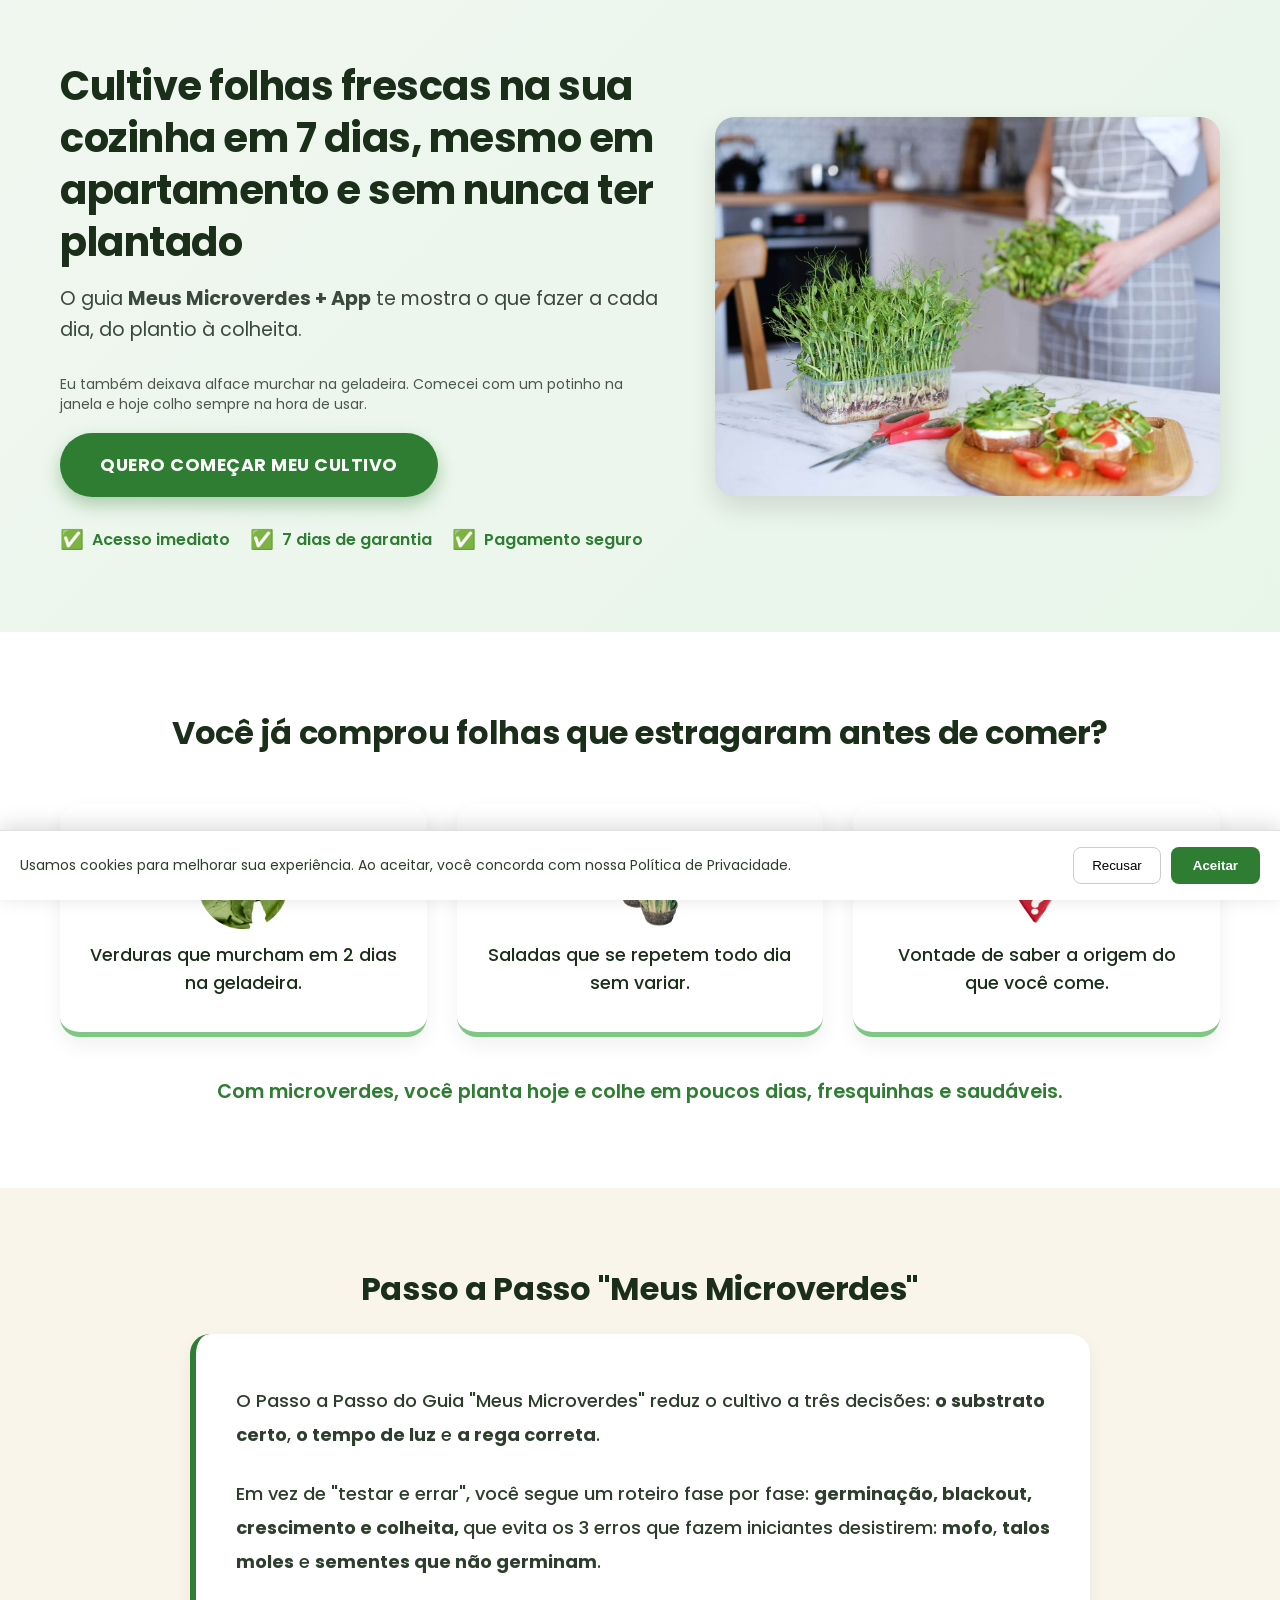
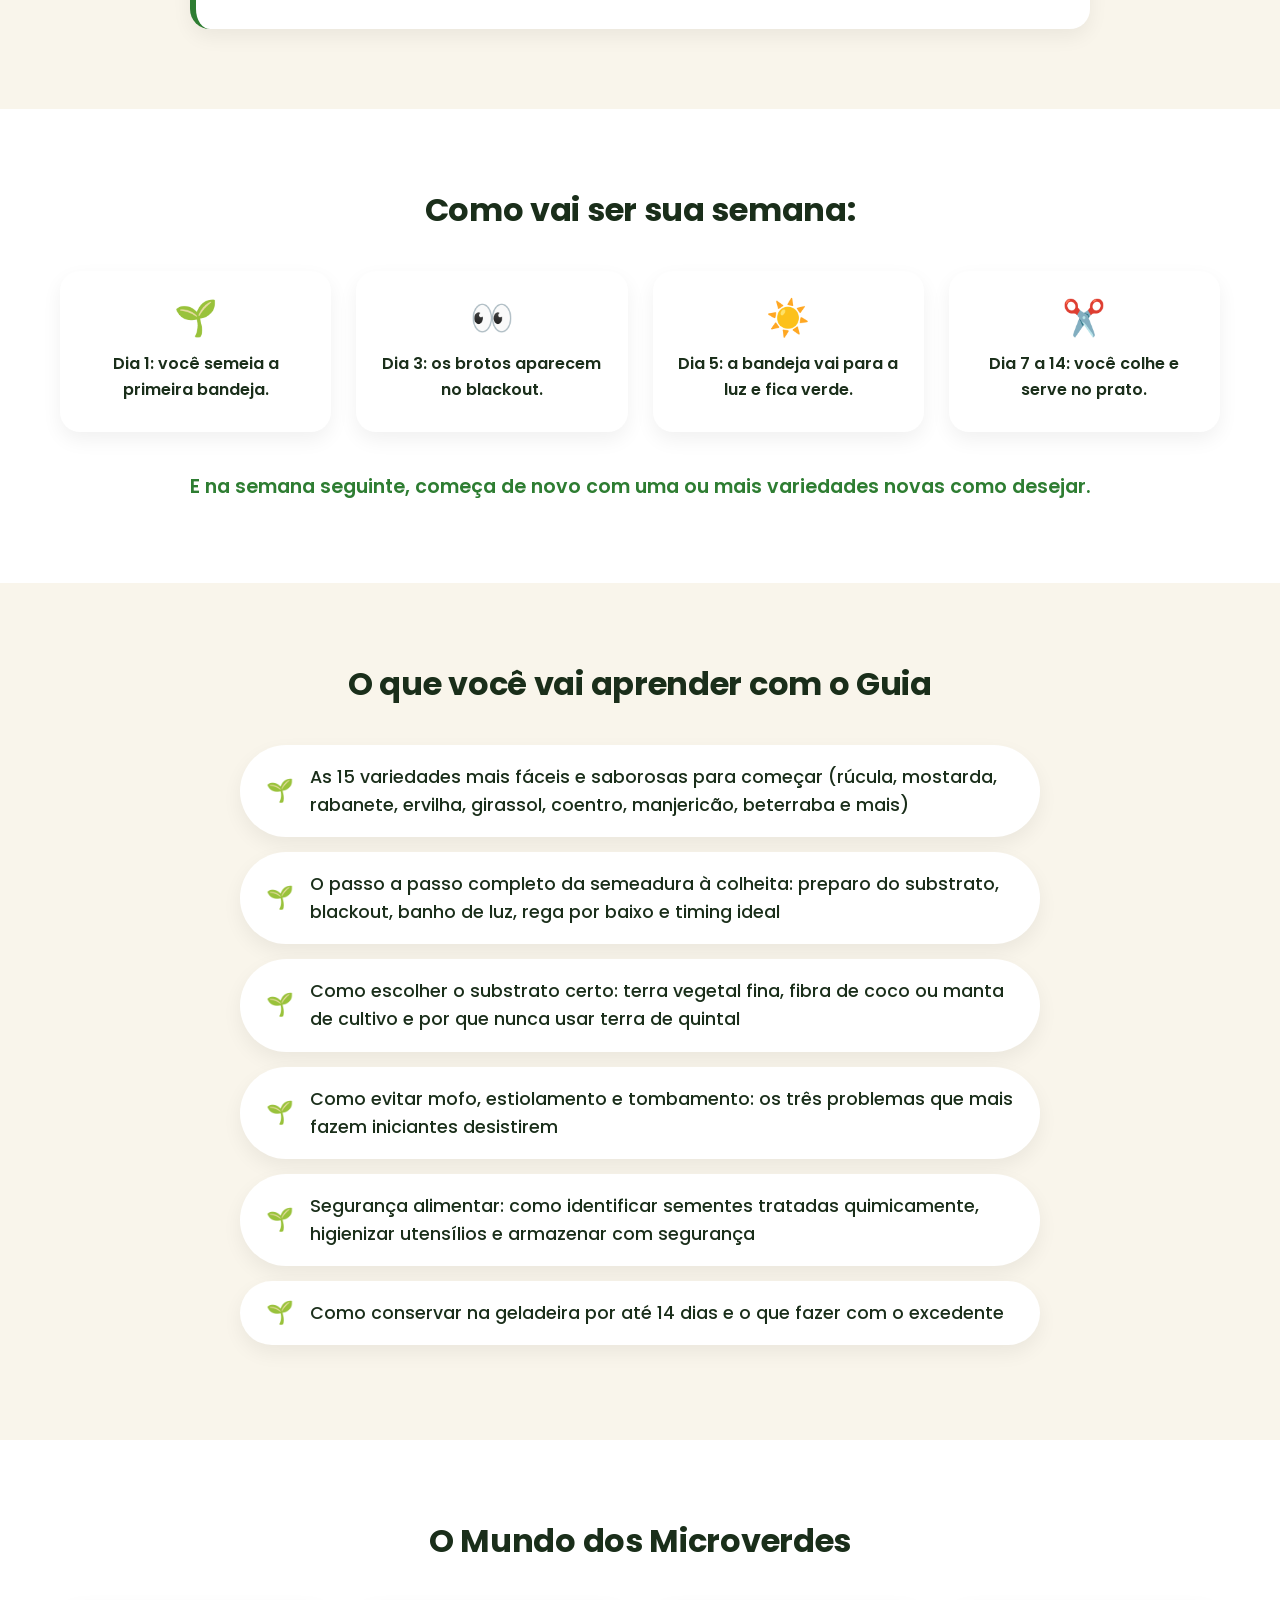
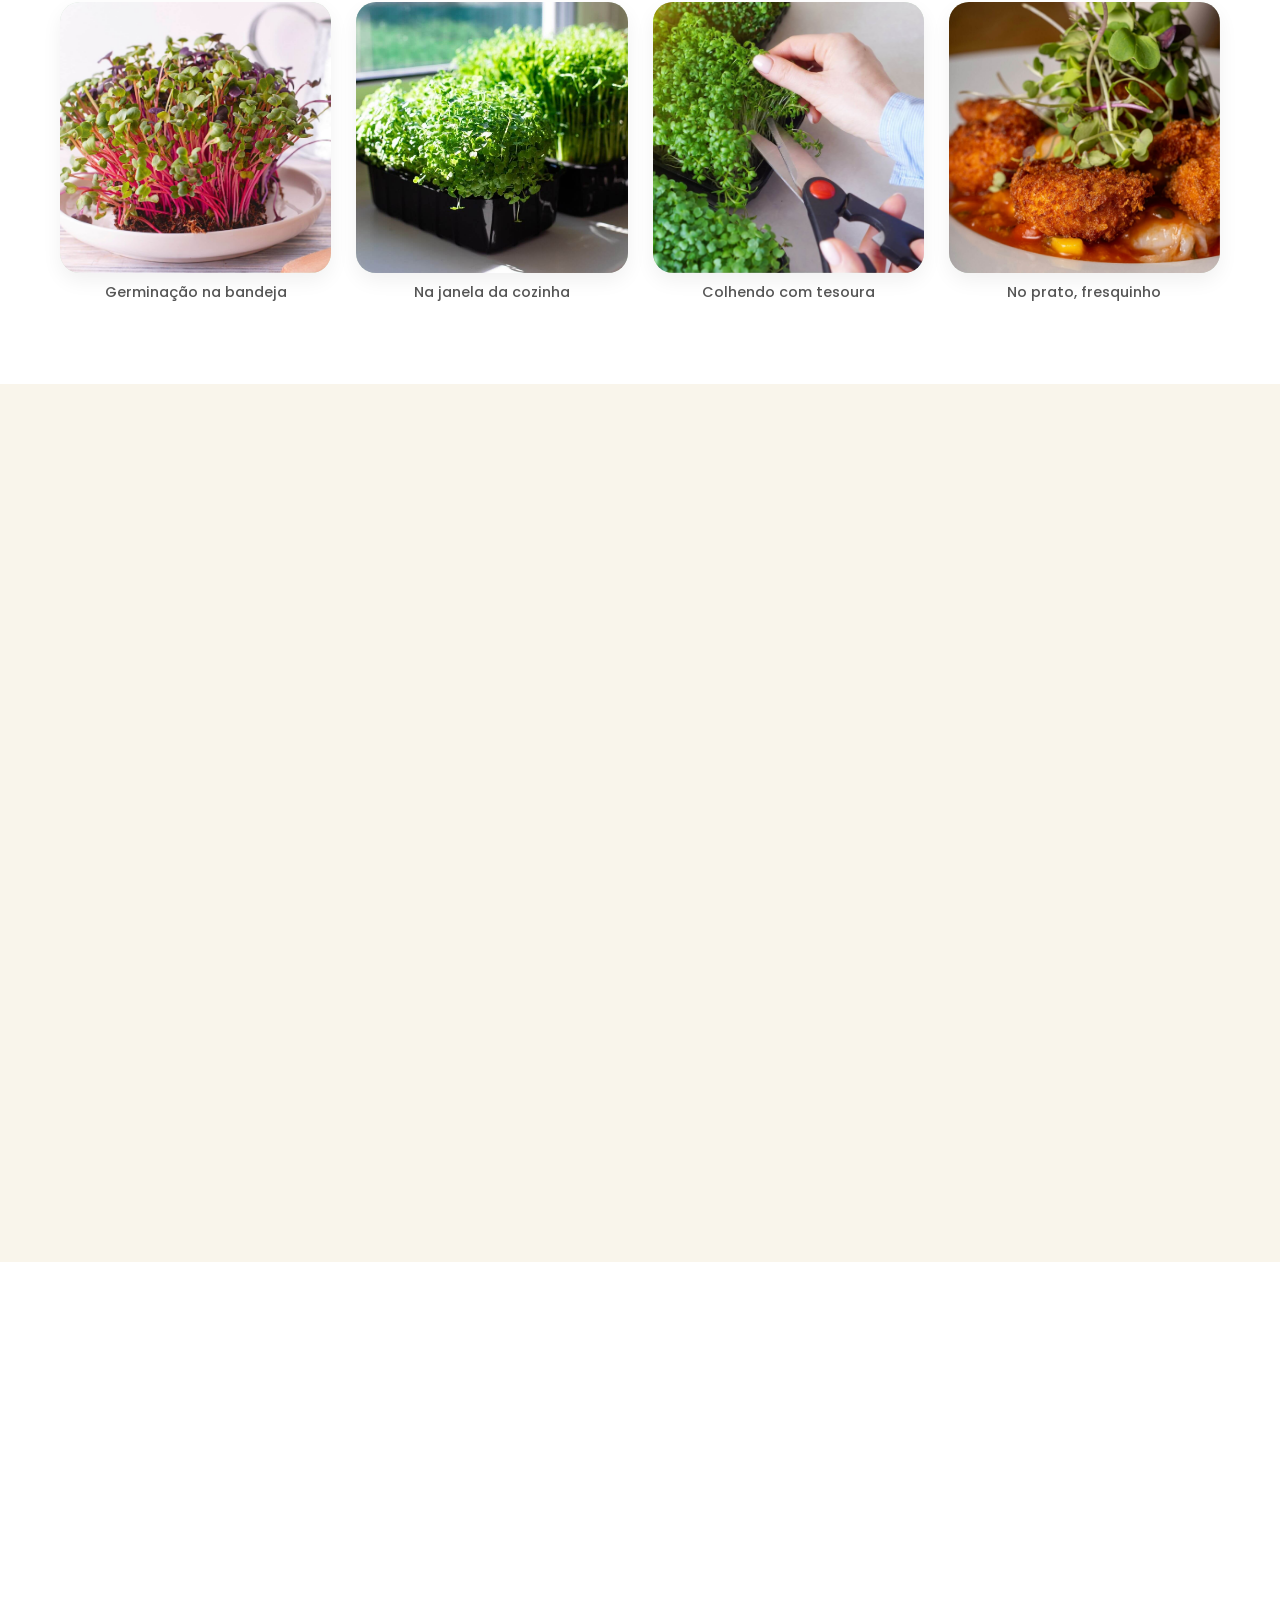
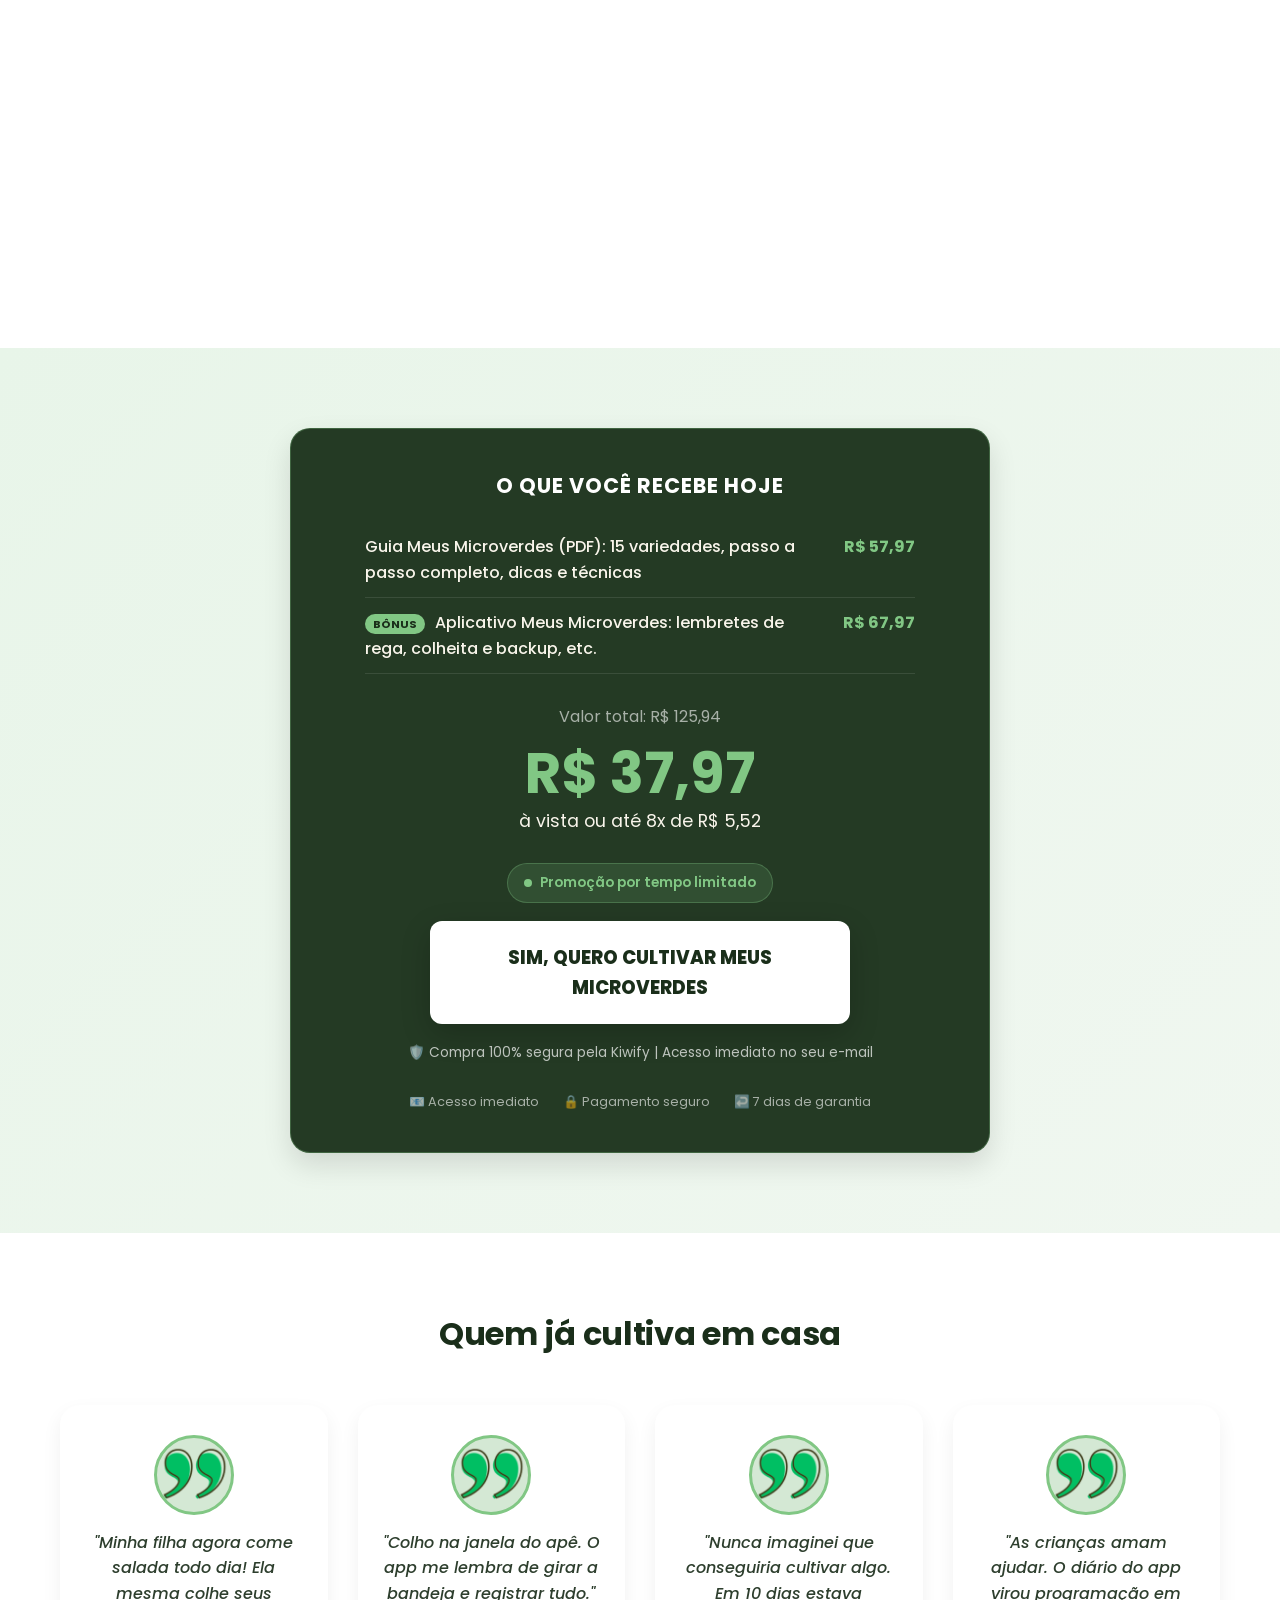
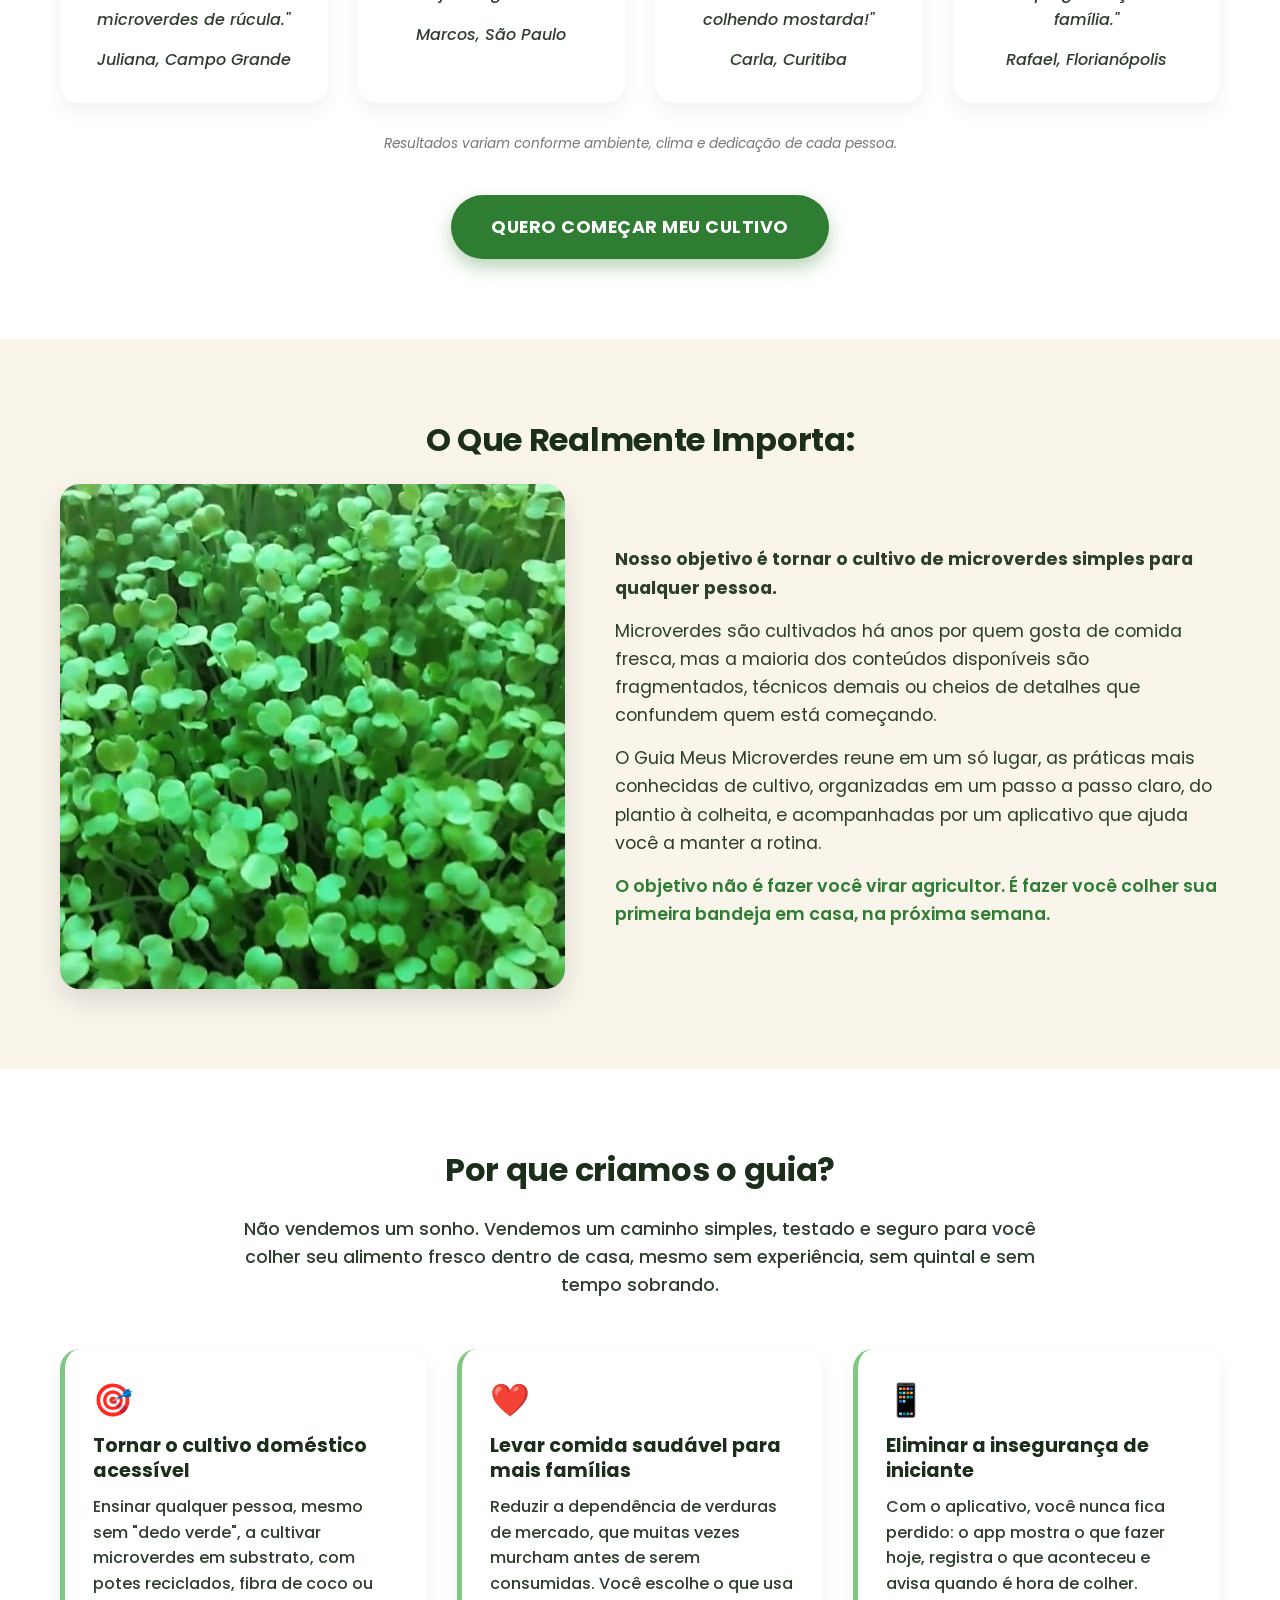
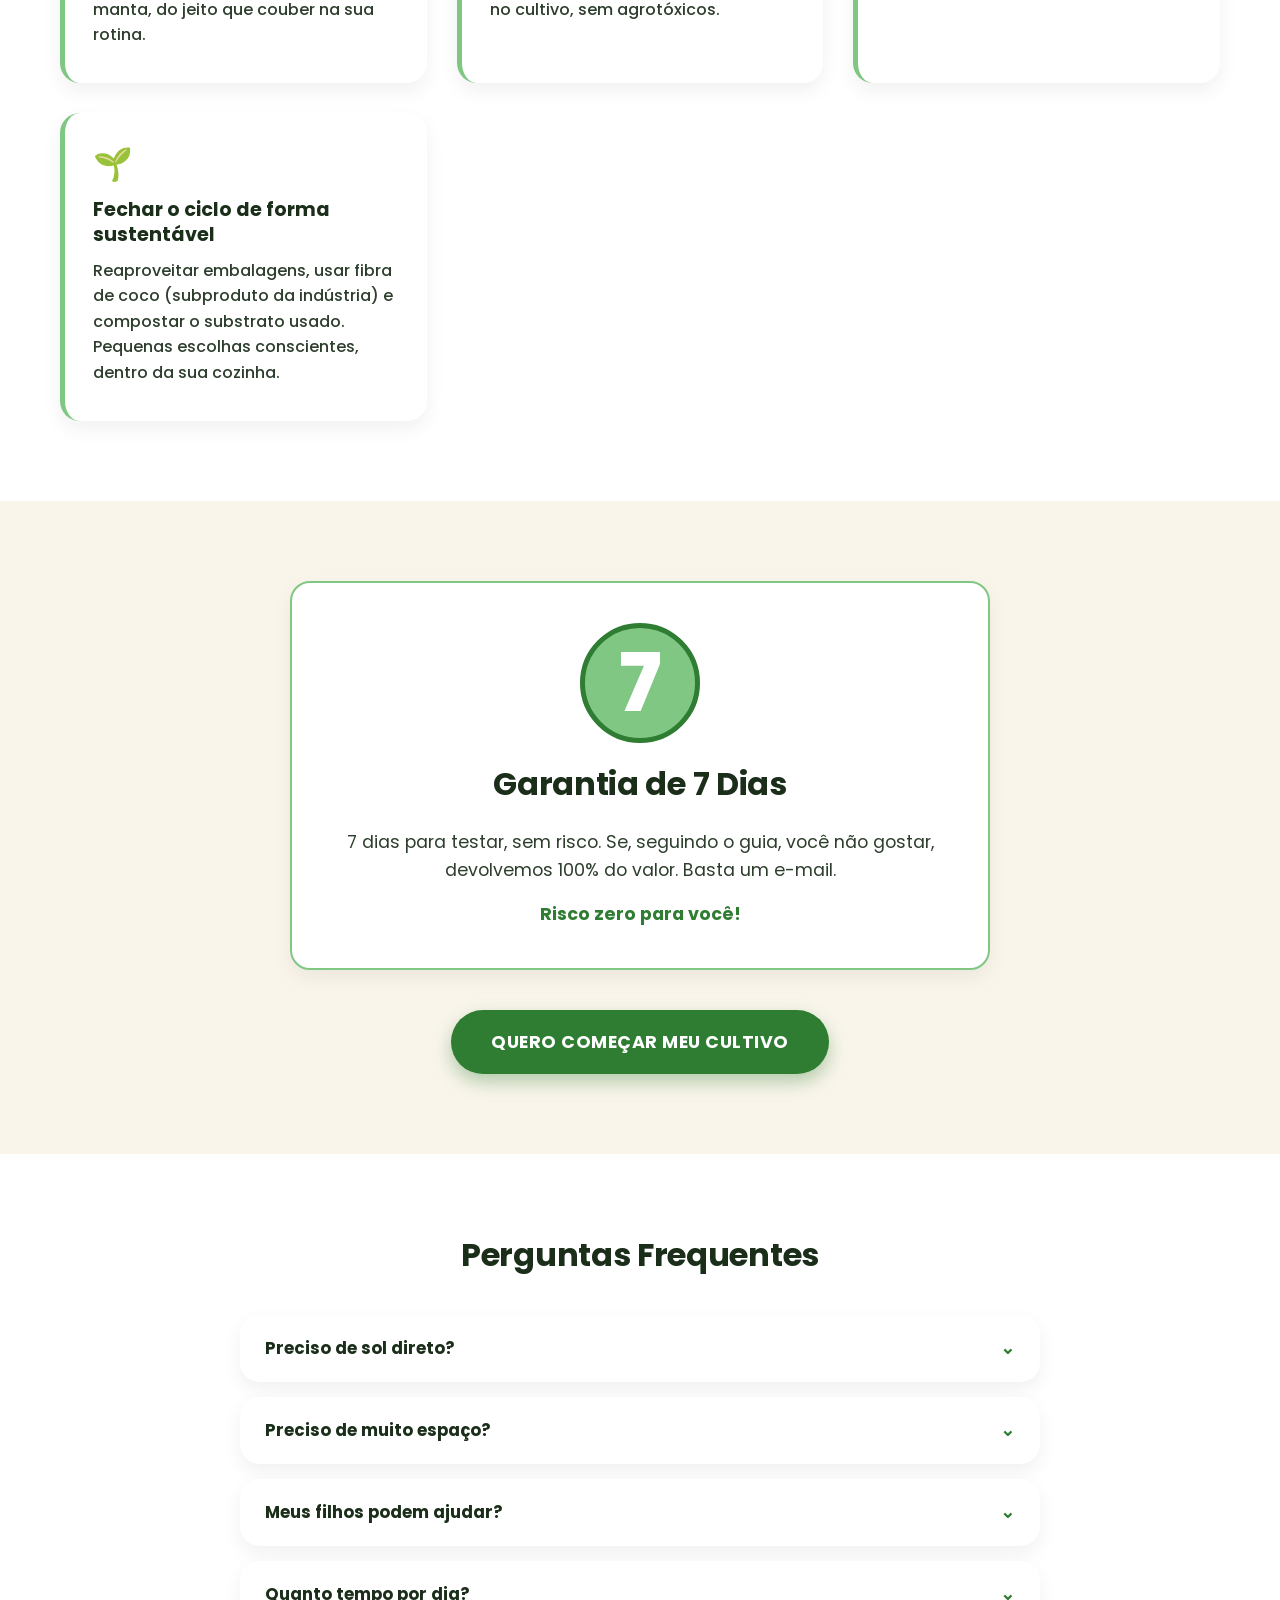
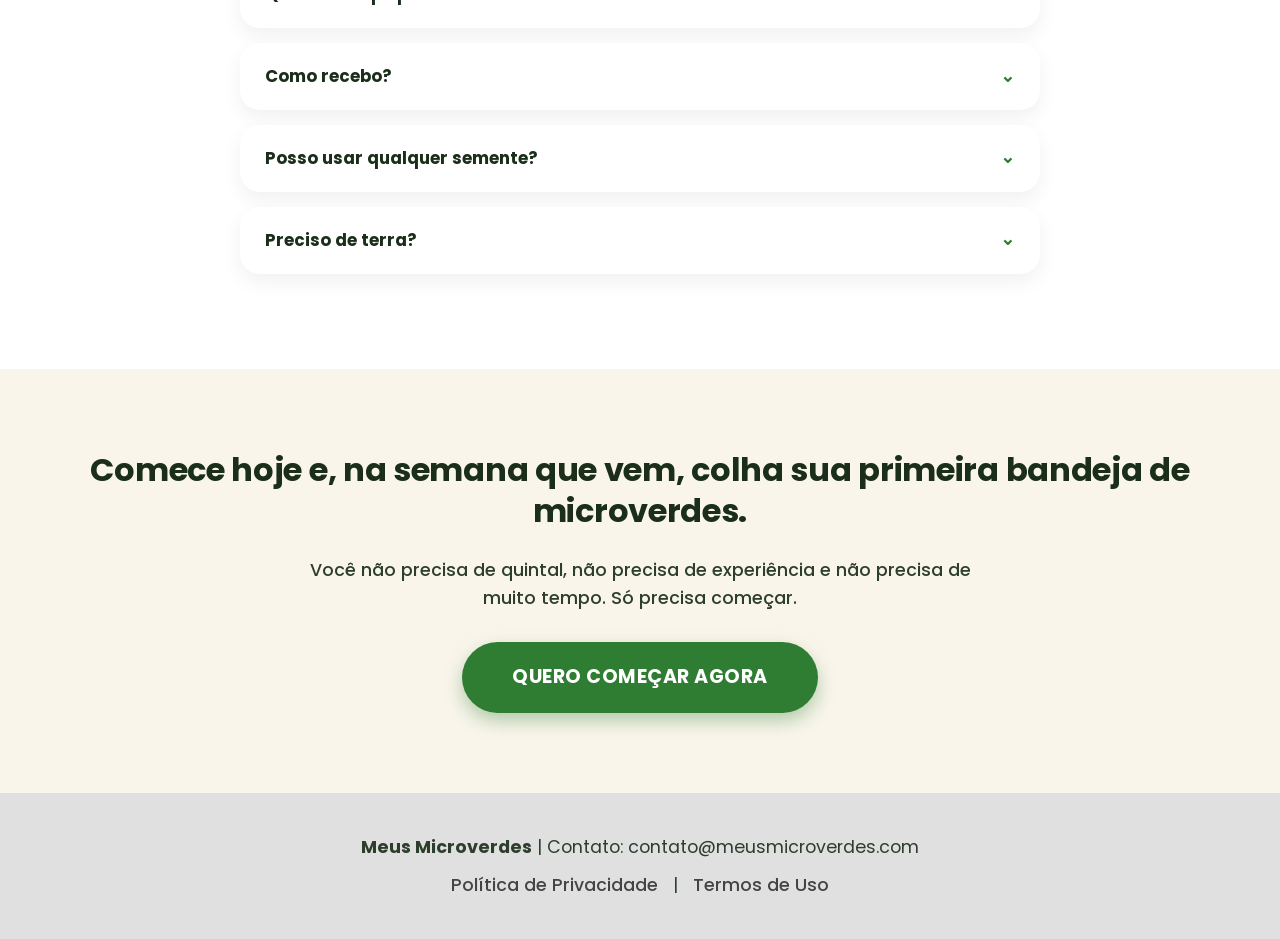
==== index.html @ 15186581 "Update index.html" ====
<!DOCTYPE html>
<html lang="pt-BR">
<head>
    <meta charset="UTF-8">
    <meta name="viewport" content="width=device-width, initial-scale=1.0">
    <link rel="icon" type="image/png" href="/favicon.png">
    <title>Passo a Passo Meus Microverdes | Cultive Microverdes em Casa em 7 a 14 Dias</title>
    <meta name="description" content="O guia passo a passo + aplicativo que acompanha cada plantio. Cultive microverdes frescos na sua cozinha, mesmo em apartamento e sem experiência.">
    <link rel="preconnect" href="https://fonts.googleapis.com">
    <link rel="preconnect" href="https://fonts.gstatic.com" crossorigin>
    <link href="https://fonts.googleapis.com/css2?family=Poppins:wght@300;400;500;600;700&display=swap" rel="stylesheet">
    <style>
        * { margin: 0; padding: 0; box-sizing: border-box; }

        :root {
            --verde-natureza: #2E7D32;
            --verde-broto: #81C784;
            --bege-areia: #F9F5EB;
            --branco: #FFFFFF;
            --cinza-claro: #F0F0F0;
            --sombra: 0 8px 20px rgba(0, 0, 0, 0.06);
            --sombra-forte: 0 12px 28px rgba(0, 0, 0, 0.12);
            --borda-arredondada: 20px;
            --transicao: all 0.3s ease;
            --texto-escuro: #1a2e1a;
            --texto-corpo: #2d3e2d;
        }

        html { scroll-behavior: smooth; }

        body {
            font-family: 'Poppins', sans-serif;
            background-color: var(--bege-areia);
            color: var(--texto-corpo);
            line-height: 1.6;
            overflow-x: hidden;
        }

        .container {
            max-width: 1200px;
            margin: 0 auto;
            padding: 0 20px;
        }

        h1, h2, h3, h4 {
            font-weight: 700;
            line-height: 1.3;
            color: var(--texto-escuro);
            word-wrap: break-word;
        }

        h1 { font-size: 2.5rem; margin-bottom: 1rem; letter-spacing: -0.5px; }
        h2 { font-size: 2rem; margin-bottom: 1.5rem; text-align: center; letter-spacing: -0.3px; }
        h3 { font-size: 1.25rem; margin-bottom: 0.75rem; }
        p { font-size: 1.1rem; color: var(--texto-corpo); }

        .text-center { text-align: center; }

        .btn {
            display: inline-block;
            background-color: var(--verde-natureza);
            color: #ffffff;
            padding: 18px 40px;
            border-radius: 60px;
            font-weight: 700;
            font-size: 1.1rem;
            text-decoration: none;
            transition: var(--transicao);
            border: none;
            cursor: pointer;
            box-shadow: 0 8px 18px rgba(46, 125, 50, 0.35);
            letter-spacing: 0.5px;
            text-align: center;
        }

        .btn:hover {
            background-color: #1f5a22;
            transform: translateY(-3px);
            box-shadow: 0 12px 24px rgba(46, 125, 50, 0.45);
        }

        .btn-pulsar { animation: pulsar 1.8s infinite; }

        @keyframes pulsar {
            0% { transform: scale(1); box-shadow: 0 8px 18px rgba(46, 125, 50, 0.35); }
            50% { transform: scale(1.04); box-shadow: 0 12px 28px rgba(46, 125, 50, 0.55); }
            100% { transform: scale(1); box-shadow: 0 8px 18px rgba(46, 125, 50, 0.35); }
        }

        .fade-in {
            opacity: 0;
            transform: translateY(30px);
            transition: opacity 0.8s ease, transform 0.8s ease;
        }
        .fade-in.visivel { opacity: 1; transform: translateY(0); }

        section { padding: 80px 0; }
        .bg-branco { background-color: var(--branco); }
        .bg-bege { background-color: var(--bege-areia); }

        /* ===== EMOJIS COMO ÍCONES ===== */
        .emoji-icone {
            display: inline-block;
            line-height: 1;
            font-style: normal;
            font-family: "Apple Color Emoji", "Segoe UI Emoji", "Noto Color Emoji", "Android Emoji", "EmojiSymbols", sans-serif;
        }

        .hero-check .emoji-icone { font-size: 1.2rem; }

       .dor-card {
          display: flex;
          flex-direction: column;
          align-items: center;
          text-align: center;
        }

        .dor-card .icone-card {
          width: 90px;
          height: 90px;
          margin: 0 auto 12px auto;
          display: block;
        }
        
        .transformacao-item .emoji-icone {
            font-size: 2.2rem;
            color: var(--verde-natureza);
            margin-bottom: 15px;
            display: block;
        }

        .lista-aprender .emoji-icone {
            font-size: 1.4rem;
            min-width: 30px;
            text-align: center;
            flex-shrink: 0;
        }

        .app-lista .emoji-icone {
            font-size: 1.2rem;
            min-width: 25px;
            text-align: center;
            flex-shrink: 0;
        }

        .escassez .emoji-icone { font-size: 1.4rem; }

        .selos .emoji-icone { font-size: 1rem; }

        .kiwify-selo .emoji-icone {
            font-size: 1.1rem;
            margin-right: 8px;
        }

        .porque-card .emoji-icone {
            font-size: 2rem;
            color: var(--verde-natureza);
            margin-bottom: 18px;
            display: block;
        }

        .faq-pergunta .emoji-icone {
            font-size: 1.1rem;
            color: var(--verde-natureza);
            transition: transform 0.3s ease;
            flex-shrink: 0;
        }

        /* ===== FIM EMOJIS ===== */

        /* HERO */
        .hero {
            background: linear-gradient(135deg, #f0f7f0 0%, #e8f5e9 100%);
            padding: 60px 0 80px;
        }
        .hero-grid {
            display: flex;
            align-items: center;
            gap: 50px;
            flex-wrap: wrap;
        }
        .hero-texto { flex: 1 1 500px; min-width: 0; }
        .hero-imagem {
            flex: 1 1 400px;
            border-radius: var(--borda-arredondada);
            overflow: hidden;
            box-shadow: var(--sombra-forte);
            aspect-ratio: 4/3;
            background-color: #d4e8d4;
            display: flex;
            align-items: center;
            justify-content: center;
        }
        .hero-imagem img { width: 100%; height: 100%; object-fit: cover; display: block; }
        .hero-sub { font-size: 1.2rem; color: #3a4a3a; margin-bottom: 30px; }
        .hero-check {
            display: flex;
            flex-wrap: wrap;
            gap: 20px;
            margin-top: 30px;
            font-weight: 600;
            color: var(--verde-natureza);
        }
        .hero-check span { display: flex; align-items: center; gap: 8px; }

        /* DOR */
        .dor-grid {
            display: grid;
            grid-template-columns: repeat(auto-fit, minmax(250px, 1fr));
            gap: 30px;
            margin-top: 50px;
        }
        .dor-card {
            background: var(--branco);
            padding: 35px 25px;
            border-radius: var(--borda-arredondada);
            box-shadow: var(--sombra);
            text-align: center;
            transition: var(--transicao);
            border-bottom: 5px solid var(--verde-broto);
        }
        .dor-card p { font-size: 1.1rem; font-weight: 500; color: var(--texto-escuro); }

        /* MECANISMO */
        .mecanismo-box {
            background: var(--branco);
            border-radius: var(--borda-arredondada);
            padding: 50px 40px;
            box-shadow: var(--sombra);
            max-width: 900px;
            margin: 0 auto;
            border-left: 6px solid var(--verde-natureza);
        }
        .mecanismo-box p {
            font-size: 18px;
            line-height: 1.9;
            font-weight: 500;
        }
        .mecanismo-box p + p {
            margin-top: 25px;
        }

        /* TRANSFORMAÇÃO */
        .transformacao-grid {
            display: grid;
            grid-template-columns: repeat(auto-fit, minmax(220px, 1fr));
            gap: 25px;
            margin-top: 40px;
        }
        .transformacao-item {
            background: var(--branco);
            padding: 30px 22px;
            border-radius: var(--borda-arredondada);
            box-shadow: var(--sombra);
            text-align: center;
        }
        .transformacao-item p {
            font-weight: 600;
            font-size: 1rem;
            color: var(--texto-escuro);
        }

        /* LISTA DE APRENDIZADO */
        .lista-aprender {
            list-style: none;
            max-width: 800px;
            margin: 40px auto 0;
        }
        .lista-aprender li {
            background: var(--branco);
            padding: 18px 25px;
            margin-bottom: 15px;
            border-radius: 60px;
            display: flex;
            align-items: center;
            gap: 15px;
            box-shadow: var(--sombra);
            font-size: 1.1rem;
            font-weight: 500;
            color: var(--texto-escuro);
            transition: var(--transicao);
        }
        .lista-aprender li:hover { transform: translateX(10px); }

        /* GALERIA */
        .galeria {
            display: grid;
            grid-template-columns: repeat(auto-fit, minmax(200px, 1fr));
            gap: 25px;
            margin-top: 40px;
        }
        .galeria-item {
            border-radius: var(--borda-arredondada);
            overflow: hidden;
            box-shadow: var(--sombra);
            aspect-ratio: 1/1;
            background-color: #d4e8d4;
            display: flex;
            align-items: center;
            justify-content: center;
            transition: var(--transicao);
        }
        .galeria-item:hover { transform: scale(1.03); }
        .galeria-item img { width: 100%; height: 100%; object-fit: cover; }
        .galeria-legenda { text-align: center; font-size: 0.9rem; color: #555; margin-top: 8px; font-weight: 500; }

        /* APP SECTION */
        .app-section {
            background: linear-gradient(135deg, #e8f5e9 0%, #c8e6c9 100%);
            border-radius: 30px;
            padding: 50px 40px;
            max-width: 1000px;
            margin: 0 auto;
            box-shadow: var(--sombra-forte);
        }
        .app-grid {
            display: flex;
            align-items: center;
            gap: 40px;
            flex-wrap: wrap;
        }
        .app-texto { flex: 1 1 400px; min-width: 0; }
        .app-imagem { flex: 1 1 300px; display: flex; justify-content: center; }
        .app-imagem img { max-width: 100%; border-radius: 20px; box-shadow: var(--sombra); }
        .app-lista { list-style: none; margin-top: 20px; }
        .app-lista li {
            display: flex;
            align-items: center;
            gap: 12px;
            margin-bottom: 12px;
            font-weight: 500;
            color: var(--texto-escuro);
        }

        /* ===== BENEFÍCIOS (AJUSTADO) ===== */
        .beneficios-grid {
            display: grid;
            grid-template-columns: repeat(auto-fit, minmax(220px, 1fr));
            gap: 30px;
            margin-top: 50px;
            align-items: stretch;
        }
        .beneficio-card {
            background: var(--branco);
            padding: 40px 28px;
            border-radius: var(--borda-arredondada);
            box-shadow: var(--sombra);
            transition: var(--transicao);
            display: flex;
            flex-direction: column;
            align-items: center;
            text-align: center;
            height: 100%;
        }
        .beneficio-card:hover { transform: translateY(-8px); box-shadow: var(--sombra-forte); }
        .beneficio-card h3 {
            font-size: 1.3rem;
            font-weight: 700;
            color: var(--texto-escuro);
            line-height: 1.4;
            margin: 0;
        }
        .beneficio-card .emoji-icone {
            font-size: 2.8rem;
            color: var(--verde-natureza);
            margin-bottom: 20px;
            display: block;
            width: 48px;
            height: 48px;
            line-height: 48px;
            margin-left: auto;
            margin-right: auto;
            background: transparent;
        }
        .beneficio-card img.icone-card {
            width: 48px;
            height: 48px;
            margin: 0 auto 12px auto;
            display: block;
            object-fit: contain;
            background: transparent;
        }

        /* OFERTA */
        .oferta-section {
            background: linear-gradient(135deg, #e8f5e9 0%, #f0f7f0 100%);
        }
        .oferta-box {
            background: var(--branco);
            border-radius: 30px;
            padding: 50px 40px;
            text-align: center;
            max-width: 750px;
            margin: 0 auto;
            box-shadow: var(--sombra-forte);
            border: 2px solid var(--verde-broto);
            overflow-wrap: break-word;
        }
        .oferta-titulo {
            font-size: 1.4rem;
            font-weight: 700;
            color: var(--verde-natureza);
            margin-bottom: 25px;
            text-transform: uppercase;
            letter-spacing: 1px;
        }
        .lista-oferta {
            list-style: none;
            text-align: left;
            max-width: 550px;
            margin: 0 auto 30px;
        }
        .lista-oferta li {
            display: flex;
            justify-content: space-between;
            align-items: flex-start;
            gap: 15px;
            padding: 15px 0;
            border-bottom: 1px solid #e0e0e0;
            font-weight: 500;
            color: var(--texto-escuro);
            font-size: 1rem;
        }
        .lista-oferta li:last-child { border-bottom: none; }
        .lista-oferta .item-nome { flex: 1; }
        .lista-oferta .item-valor { font-weight: 700; color: var(--verde-natureza); white-space: nowrap; }
        .lista-oferta .bonus-tag {
            display: inline-block;
            background: var(--verde-natureza);
            color: white;
            font-size: 0.7rem;
            font-weight: 700;
            padding: 2px 8px;
            border-radius: 20px;
            margin-right: 6px;
            vertical-align: middle;
        }
        .valor-total {
            font-size: 1.1rem;
            font-weight: 700;
            color: #666;
            margin: 20px 0 10px;
        }
        .preco-antigo-oferta {
            text-decoration: line-through;
            color: #777;
            font-size: 1.4rem;
        }
        .preco-principal {
            font-size: 3.5rem;
            font-weight: 700;
            color: var(--verde-natureza);
            line-height: 1.2;
        }
        .preco-parcelado { font-size: 1.3rem; color: #444; margin-bottom: 25px; }
        .escassez {
            background: #fff3e0;
            border-radius: 60px;
            padding: 15px 25px;
            display: inline-flex;
            align-items: center;
            gap: 12px;
            font-weight: 700;
            color: #c43e00;
            margin: 25px 0;
            font-size: 1rem;
            border: 1px solid #ffcc80;
        }
        .selos {
            display: flex;
            flex-wrap: wrap;
            justify-content: center;
            gap: 15px;
            margin-top: 30px;
            color: #333;
            font-size: 0.9rem;
            font-weight: 500;
        }
        .selos span {
            display: flex;
            align-items: center;
            gap: 8px;
            background: #f0f7f0;
            padding: 8px 16px;
            border-radius: 60px;
            border: 1px solid #c8e6c9;
        }
        .kiwify-selo {
            display: inline-block;
            margin-top: 20px;
            font-size: 0.95rem;
            color: #2d3e2d;
            font-weight: 600;
            background: #f1f8e9;
            padding: 12px 20px;
            border-radius: 60px;
            border: 1px solid #c5e1a5;
        }

        /* DEPOIMENTOS */
        .depoimentos-grid {
            display: grid;
            grid-template-columns: repeat(auto-fit, minmax(250px, 1fr));
            gap: 30px;
            margin-top: 50px;
        }
        .depoimento-card {
            background: var(--branco);
            border-radius: var(--borda-arredondada);
            padding: 30px 25px;
            box-shadow: var(--sombra);
            text-align: center;
            transition: var(--transicao);
        }
        .depoimento-card:hover { transform: translateY(-5px); }
        .depoimento-foto {
            width: 80px;
            height: 80px;
            border-radius: 50%;
            background: #d4e8d4;
            margin: 0 auto 15px;
            display: flex;
            align-items: center;
            justify-content: center;
            overflow: hidden;
            border: 3px solid var(--verde-broto);
        }
        .depoimento-foto img { width: 100%; height: 100%; object-fit: cover; }
        .depoimento-card p { font-style: italic; color: #2d3e2d; font-size: 1rem; font-weight: 500; }
        .depoimento-nome { font-weight: 700; color: var(--verde-natureza); margin-top: 15px; }
        .aviso-resultados {
            text-align: center;
            font-size: 0.85rem;
            color: #777;
            margin-top: 30px;
            font-style: italic;
        }

        /* AUTORIDADE */
        .autoridade-grid {
            display: flex;
            align-items: center;
            gap: 50px;
            flex-wrap: wrap;
        }
        .autoridade-imagem {
            flex: 1 1 300px;
            border-radius: var(--borda-arredondada);
            overflow: hidden;
            box-shadow: var(--sombra-forte);
            aspect-ratio: 1/1;
            background: #d4e8d4;
            display: flex;
            align-items: center;
            justify-content: center;
        }
        .autoridade-imagem img { width: 100%; height: 100%; object-fit: cover; }
        .autoridade-texto { flex: 1 1 400px; min-width: 0; }

        /* POR QUE CRIAMOS */
        .porque-grid {
            display: grid;
            grid-template-columns: repeat(auto-fit, minmax(280px, 1fr));
            gap: 30px;
            margin-top: 50px;
        }
        .porque-card {
            background: var(--branco);
            padding: 35px 28px;
            border-radius: var(--borda-arredondada);
            box-shadow: var(--sombra);
            transition: var(--transicao);
            border-left: 5px solid var(--verde-broto);
        }
        .porque-card:hover { transform: translateY(-5px); box-shadow: var(--sombra-forte); }
        .porque-card h3 { font-size: 1.2rem; color: var(--texto-escuro); margin-bottom: 10px; }
        .porque-card p { font-size: 1rem; font-weight: 500; }

        /* GARANTIA */
        .garantia-box {
            background: var(--branco);
            border-radius: var(--borda-arredondada);
            padding: 40px;
            text-align: center;
            max-width: 700px;
            margin: 0 auto;
            box-shadow: var(--sombra);
            border: 2px solid var(--verde-broto);
        }
        .garantia-selo {
            width: 120px;
            height: 120px;
            background: var(--verde-broto);
            border-radius: 50%;
            display: flex;
            align-items: center;
            justify-content: center;
            margin: 0 auto 20px;
            color: #ffffff;
            font-size: 5rem;
            font-weight: 800;
            border: 5px solid var(--verde-natureza);
        }

        /* FAQ */
        .faq-item {
            background: var(--branco);
            border-radius: var(--borda-arredondada);
            padding: 20px 25px;
            margin-bottom: 15px;
            box-shadow: var(--sombra);
            cursor: pointer;
            transition: var(--transicao);
        }
        .faq-item:hover { box-shadow: var(--sombra-forte); }
        .faq-pergunta {
            display: flex;
            justify-content: space-between;
            align-items: center;
            font-weight: 700;
            font-size: 1.05rem;
            color: var(--texto-escuro);
            gap: 15px;
        }
        .faq-resposta {
            max-height: 0;
            overflow: hidden;
            transition: max-height 0.4s ease, padding 0.3s ease;
            color: #2d3e2d;
            padding-top: 0;
            font-weight: 500;
            font-size: 1rem;
        }
        .faq-item.ativo .faq-resposta { max-height: 400px; padding-top: 15px; }
        .faq-item.ativo .faq-pergunta .emoji-icone { transform: rotate(180deg); }

        /* RODAPÉ */
        footer {
            background: #e0e0e0;
            padding: 40px 0;
            text-align: center;
            color: #444;
            font-size: 0.9rem;
        }
        footer a {
            color: #444;
            text-decoration: none;
            margin: 0 10px;
            transition: var(--transicao);
            font-weight: 500;
        }
        footer a:hover { color: var(--verde-natureza); }
        footer .footer-links { margin-top: 10px; }

        /* ===== CTA FIXO: ESCONDE POR PADRÃO, MOSTRA SÓ NO MOBILE COM .mostrar ===== */
        #fixed-cta-mobile { display: none; }
        @media (max-width: 768px) {
            #fixed-cta-mobile.mostrar { display: block; }
        }

        /* ===== RESPONSIVO ===== */
        @media (max-width: 768px) {
            h1 { font-size: 1.9rem; }
            h2 { font-size: 1.6rem; }
            .hero { padding: 40px 0 60px; }
            .hero-grid { flex-direction: column; gap: 30px; }
            .hero-imagem { width: 100%; flex: none; }
            .hero-check { flex-direction: column; gap: 10px; }
            .btn { padding: 15px 30px; font-size: 1rem; width: 100%; text-align: center; }
            .oferta-box { padding: 30px 20px; }
            .preco-principal { font-size: 2.5rem; }
            .porque-grid { grid-template-columns: 1fr; }
            .beneficios-grid { grid-template-columns: 1fr; }
            .app-grid { flex-direction: column; }
            .autoridade-grid { flex-direction: column; }
            .selos { flex-direction: column; align-items: center; }
            .mecanismo-box { padding: 30px 22px; }
            .app-section { padding: 35px 22px; }
            .lista-oferta li { flex-direction: column; gap: 5px; }
            .lista-oferta .item-valor { align-self: flex-start; }
            #cookie-banner { font-size: 13px; padding: 12px 15px; }
            #cookie-banner > div { width: 100%; justify-content: flex-end; }
        }
    </style>
</head>
<body>

    <!-- 1. HERO - Versão Ladeira Ajustada -->
    <section class="hero">
        <div class="container">
            <div class="hero-grid">
                <div class="hero-texto fade-in">
                    <h1>Cultive folhas frescas na sua cozinha em 7 dias, mesmo em apartamento e sem nunca ter plantado</h1>
                    <p class="hero-sub">O guia <strong>Meus Microverdes + App</strong> te mostra o que fazer a cada dia, do plantio à colheita.</p>
                    
                    <p style="font-size:14px; opacity:0.85; margin: 12px 0 18px 0; line-height:1.4;">
                        Eu também deixava alface murchar na geladeira. Comecei com um potinho na janela e hoje colho sempre na hora de usar.
                    </p>

                    <a href="https://pay.kiwify.com.br/Px3er04" class="btn btn-pulsar">QUERO COMEÇAR MEU CULTIVO</a>
                    <div class="hero-check">
                        <span><span class="emoji-icone">✅</span> Acesso imediato</span>
                        <span><span class="emoji-icone">✅</span> 7 dias de garantia</span>
                        <span><span class="emoji-icone">✅</span> Pagamento seguro</span>
                    </div>
                </div>
                <div class="hero-imagem fade-in">
                    <img src="cozinha.jpg" alt="Colhendo microverdes frescos na cozinha" loading="lazy">
                </div>
            </div>
        </div>
    </section>
    
    <!-- 2. DOR -->
    <section class="bg-branco">
        <div class="container">
            <h2 class="fade-in">Você já comprou folhas que estragaram antes de comer?</h2>
            <div class="dor-grid">
                 <div class="dor-card fade-in">
                    <img src="murcha.png" class="icone-card" alt="Verduras que murcham">
                    <p>Verduras que murcham em 2 dias na geladeira.</p>
                </div>

                <div class="dor-card fade-in">
                    <img src="saladas.png" class="icone-card" alt="icone salada">
                    <p>Saladas que se repetem todo dia sem variar.</p>
                </div>

                 <div class="dor-card fade-in">
                    <img src="origem.png" class="icone-card" alt="icone salada">
                    <p>Vontade de saber a origem do que você come.</p>
                </div>
            </div>
            <p class="fade-in text-center" style="margin-top: 40px; font-size: 1.2rem; font-weight: 600; color: var(--verde-natureza);">Com microverdes, você planta hoje e colhe em poucos dias, fresquinhas e saudáveis.</p>
        </div>
    </section>

    <!-- 3. MECANISMO -->
    <section class="bg-bege">
        <div class="container">
            <h2 class="fade-in">Passo a Passo "Meus Microverdes"</h2>
            <div class="mecanismo-box fade-in">
                <p>O Passo a Passo do Guia "Meus Microverdes" reduz o cultivo a três decisões: <strong>o substrato certo</strong>, <strong>o tempo de luz</strong> e <strong>a rega correta</strong>.</p>
                <p>Em vez de "testar e errar", você segue um roteiro fase por fase: <strong>germinação, blackout, crescimento e colheita, </strong> que evita os 3 erros que fazem iniciantes desistirem: <strong>mofo</strong>, <strong>talos moles</strong> e <strong>sementes que não germinam</strong>.</p>
            </div>
        </div>
    </section>

    <!-- 4. TRANSFORMAÇÃO -->
    <section class="bg-branco">
        <div class="container">
            <h2 class="fade-in">Como vai ser sua semana:</h2>
            <div class="transformacao-grid">
                <div class="transformacao-item fade-in">
                    <span class="emoji-icone">🌱</span>
                    <p>Dia 1: você semeia a primeira bandeja.</p>
                </div>
                <div class="transformacao-item fade-in">
                    <span class="emoji-icone">👀</span>
                    <p>Dia 3: os brotos aparecem no blackout.</p>
                </div>
                <div class="transformacao-item fade-in">
                    <span class="emoji-icone">☀️</span>
                    <p>Dia 5: a bandeja vai para a luz e fica verde.</p>
                </div>
                <div class="transformacao-item fade-in">
                    <span class="emoji-icone">✂️</span>
                    <p>Dia 7 a 14: você colhe e serve no prato.</p>
                </div>
            </div>
            <p class="fade-in text-center" style="margin-top: 40px; font-size: 1.2rem; font-weight: 600; color: var(--verde-natureza);">E na semana seguinte, começa de novo com uma ou mais variedades novas como desejar.</p>
        </div>
    </section>

    <!-- 5. O QUE VOCÊ VAI APRENDER -->
    <section class="bg-bege">
        <div class="container">
            <h2 class="fade-in">O que você vai aprender com o Guia</h2>
            <ul class="lista-aprender">
                <li class="fade-in"><span class="emoji-icone">🌱</span> As 15 variedades mais fáceis e saborosas para começar (rúcula, mostarda, rabanete, ervilha, girassol, coentro, manjericão, beterraba e mais)</li>
                <li class="fade-in"><span class="emoji-icone">🌱</span> O passo a passo completo da semeadura à colheita: preparo do substrato, blackout, banho de luz, rega por baixo e timing ideal</li>
                <li class="fade-in"><span class="emoji-icone">🌱</span> Como escolher o substrato certo: terra vegetal fina, fibra de coco ou manta de cultivo e por que nunca usar terra de quintal</li>
                <li class="fade-in"><span class="emoji-icone">🌱</span> Como evitar mofo, estiolamento e tombamento: os três problemas que mais fazem iniciantes desistirem</li>
                <li class="fade-in"><span class="emoji-icone">🌱</span> Segurança alimentar: como identificar sementes tratadas quimicamente, higienizar utensílios e armazenar com segurança</li>
                <li class="fade-in"><span class="emoji-icone">🌱</span> Como conservar na geladeira por até 14 dias e o que fazer com o excedente</li>
            </ul>
        </div>
    </section>

    <!-- 6. DENTRO DO MATERIAL -->
    <section class="bg-branco">
        <div class="container">
            <h2 class="fade-in">O Mundo dos Microverdes</h2>
            <div class="galeria">
                <div class="fade-in">
                    <div class="galeria-item">
                        <img src="bandeja.jpg" alt="Germinação de microverdes em bandeja com substrato" loading="lazy">
                    </div>
                    <p class="galeria-legenda">Germinação na bandeja</p>
                </div>
                <div class="fade-in">
                    <div class="galeria-item">
                        <img src="janela.jpg" alt="Bandeja de microverdes na janela do apartamento" loading="lazy">
                    </div>
                    <p class="galeria-legenda">Na janela da cozinha</p>
                </div>
                <div class="fade-in">
                    <div class="galeria-item">
                        <img src="tesoura.jpg" alt="Mão colhendo microverdes com tesoura" loading="lazy">
                    </div>
                    <p class="galeria-legenda">Colhendo com tesoura</p>
                </div>
                <div class="fade-in">
                    <div class="galeria-item">
                        <img src="prato.jpg" alt="Prato finalizado com microverdes frescos" loading="lazy">
                    </div>
                    <p class="galeria-legenda">No prato, fresquinho</p>
                </div>
            </div>
        </div>
    </section>

    <!-- 7. APP -->
    <section class="bg-bege">
        <div class="container">
            <div class="app-section fade-in">
                <div class="app-grid">
                    <div class="app-texto">
                        <h2 style="text-align: left;">Bônus:Aplicativo Meus Microverdes</h2>
                        <p>Você não recebe apenas um guia em PDF. Recebe também o <strong>App Meus Microverdes</strong>, que acompanha cada bandeja do plantio à colheita.</p>
                        <ul class="app-lista">
                            <li><span class="emoji-icone">✅</span> Crie cultivos com variedade, data e nome da bandeja</li>
                            <li><span class="emoji-icone">✅</span> Diário diário com umidade, ventilação, temperatura e irrigação</li>
                            <li><span class="emoji-icone">✅</span> Checklist do dia e orientações por fase (germinação, blackout, crescimento, colheita)</li>
                            <li><span class="emoji-icone">✅</span> Registro fotográfico da evolução</li>
                            <li><span class="emoji-icone">✅</span> Histórico de colheitas com peso e avaliação</li>
                            <li><span class="emoji-icone">✅</span> Lembretes de rega, alertas inteligentes e backup dos seus dados</li>
                        </ul>
                    </div>
                    <div class="app-imagem">
                        <img src="app.jpg" alt="Aplicativo Meus Microverdes no celular" loading="lazy">
                    </div>
                </div>
            </div>
            <!-- CTA após o app -->
            <div class="text-center fade-in" style="margin-top: 40px;">
                <a href="https://pay.kiwify.com.br/Px3er04" class="btn btn-pulsar">QUERO COMEÇAR MEU CULTIVO</a>
            </div>
        </div>
    </section>

    <!-- 8. BENEFÍCIOS -->
    <section class="bg-branco">
        <div class="container">
            <h2 class="fade-in">Por que cultivar em casa?</h2>
            <div class="beneficios-grid">
                <div class="beneficio-card fade-in">
                    <span class="emoji-icone">💪</span>
                    <h3>Sabor e nutrientes concentrados: colhidos novinhos, por isso uma bandejinha vale mais que um maço de alface. Você colhe na hora.</h3>
                </div>
                <div class="beneficio-card fade-in">
                    <span class="emoji-icone">☀️</span>
                    <h3>Comida fresca todos os dias, colhida na hora.</h3>
                </div>
                <div class="beneficio-card fade-in">
                    <span class="emoji-icone">💰</span>
                    <h3>Economia real no mercado: um pacote de sementes rende várias bandejas.</h3>
                </div>
                <div class="beneficio-card fade-in">
                    <span class="emoji-icone">🧘</span>
                    <h3>Um hobby leve e relaxante para fazer em casa.</h3>
                </div>
            </div>
            <p class="fade-in text-center" style="margin-top: 30px; font-size: 0.9rem; color: #777; font-style: italic;">Microverdes são um complemento alimentar e não substituem uma dieta equilibrada nem acompanhamento profissional.</p>
        </div>
    </section>

  <!-- 9. OFERTA EMPILHADA -->
<section id="oferta" class="oferta-section" style="background-color: #1A2E1A; padding: 80px 0;">
    <div class="container">
        <div class="oferta-box fade-in" style="background: #243A24; border: 1px solid rgba(129,199,132,0.3); border-radius: 20px; padding: 40px; max-width: 700px; margin: 0 auto;">
            <p class="oferta-titulo" style="color: #FFFFFF; text-align: center; font-weight: 700; font-size: 1.3rem; margin-bottom: 20px;">O que você recebe hoje</p>

            <ul class="lista-oferta" style="list-style: none;">
                <li style="display: flex; justify-content: space-between; padding: 12px 0; border-bottom: 1px solid rgba(255,255,255,0.1); color: #F9F5EB;">
                    <span class="item-nome">Guia Meus Microverdes (PDF): 15 variedades, passo a passo completo, dicas e técnicas</span>
                    <span class="item-valor" style="color: #81C784; font-weight: 700;">R$ 57,97</span>
                </li>
                <li style="display: flex; justify-content: space-between; padding: 12px 0; border-bottom: 1px solid rgba(255,255,255,0.1); color: #F9F5EB;">
                    <span class="item-nome"><span style="background: #81C784; color: #1A2E1A; font-size: 0.7rem; font-weight: 700; padding: 2px 8px; border-radius: 20px; margin-right: 6px;">BÔNUS</span> Aplicativo Meus Microverdes: lembretes de rega, colheita e backup, etc.</span>
                    <span class="item-valor" style="color: #81C784; font-weight: 700;">R$ 67,97</span>
                </li>
            </ul>

            <p style="text-align: center; color: rgba(255,255,255,0.6); margin: 20px 0 10px; font-size: 1rem;">Valor total: R$ 125,94</p>
            <p style="text-align: center; color: #81C784; font-size: 3.5rem; font-weight: 700; line-height: 1.2;">R$ 37,97</p>
            <p style="text-align: center; color: #F9F5EB; margin-bottom: 25px;">à vista ou até 8x de R$ 5,52</p>

            <div style="display: flex; flex-direction: column; align-items: center; gap: 18px; margin-top: 28px;">
                <div style="display: inline-flex; align-items: center; gap: 8px; background: rgba(129,199,132,0.15); border: 1px solid rgba(129,199,132,0.3); color: #81C784; font-weight: 600; font-size: 0.85rem; padding: 8px 16px; border-radius: 100px;">
                    <span style="width: 8px; height: 8px; background: #81C784; border-radius: 50%; display: inline-block;"></span>
                    Promoção por tempo limitado
                </div>

                <a href="https://pay.kiwify.com.br/Px3er04" style="background: #FFFFFF; color: #1A2E1A; padding: 22px 48px; border-radius: 12px; font-weight: 800; font-size: 1.15rem; text-decoration: none; width: 100%; max-width: 420px; text-align: center; box-shadow: 0 10px 30px rgba(0,0,0,0.2); display: block;">SIM, QUERO CULTIVAR MEUS MICROVERDES</a>

                <div style="font-size: 0.85rem; color: rgba(255,255,255,0.7); text-align: center;">
                    🛡️ Compra 100% segura pela Kiwify | Acesso imediato no seu e-mail
                </div>

                <div style="display: flex; gap: 24px; margin-top: 10px; flex-wrap: wrap; justify-content: center; font-size: 0.8rem; color: rgba(255,255,255,0.6);">
                    <span>📧 Acesso imediato</span>
                    <span>🔒 Pagamento seguro</span>
                    <span>↩️ 7 dias de garantia</span>
                </div>
            </div>

        </div>
    </div>
</section>
    <!-- 10. DEPOIMENTOS -->
    <section class="bg-branco">
        <div class="container">
            <h2 class="fade-in">Quem já cultiva em casa</h2>
            <div class="depoimentos-grid">
                <div class="depoimento-card fade-in">
                    <div class="depoimento-foto">
                        <img src="depoimento.png" alt="Juliana, cliente real" loading="lazy">
                    </div>
                    <p>"Minha filha agora come salada todo dia! Ela mesma colhe seus microverdes de rúcula."</p>
                    <p class="depoimento-nome">Juliana, Campo Grande</p>
                </div>
                <div class="depoimento-card fade-in">
                    <div class="depoimento-foto">
                        <img src="depoimento.png" alt="Marcos, cliente real" loading="lazy">
                    </div>
                    <p>"Colho na janela do apê. O app me lembra de girar a bandeja e registrar tudo."</p>
                    <p class="depoimento-nome">Marcos, São Paulo</p>
                </div>
                <div class="depoimento-card fade-in">
                    <div class="depoimento-foto">
                        <img src="depoimento.png" alt="Carla, cliente real" loading="lazy">
                    </div>
                    <p>"Nunca imaginei que conseguiria cultivar algo. Em 10 dias estava colhendo mostarda!"</p>
                    <p class="depoimento-nome">Carla, Curitiba</p>
                </div>
                <div class="depoimento-card fade-in">
                    <div class="depoimento-foto">
                        <img src="depoimento.png" alt="Rafael, cliente real" loading="lazy">
                    </div>
                    <p>"As crianças amam ajudar. O diário do app virou programação em família."</p>
                    <p class="depoimento-nome">Rafael, Florianópolis</p>
                </div>
            </div>
            <p class="aviso-resultados">Resultados variam conforme ambiente, clima e dedicação de cada pessoa.</p>
            <!-- CTA após depoimentos -->
            <div class="text-center fade-in" style="margin-top: 40px;">
                <a href="https://pay.kiwify.com.br/Px3er04" class="btn btn-pulsar">QUERO COMEÇAR MEU CULTIVO</a>
            </div>
        </div>
    </section>

    <!-- 11. AUTORIDADE -->
    <section class="bg-bege">
        <div class="container">
            <h2 class="fade-in">O Que Realmente Importa:</h2>
            <div class="autoridade-grid fade-in">
                <div class="autoridade-imagem">
                    <img src="micros.jpg" alt="Passo a Passo Meus Microverdes" loading="lazy">
                </div>
                <div class="autoridade-texto">
                    <p><strong>Nosso objetivo é tornar o cultivo de microverdes simples para qualquer pessoa.</strong></p>
                    <p style="margin-top: 15px;">Microverdes são cultivados há anos por quem gosta de comida fresca, mas a maioria dos conteúdos disponíveis são fragmentados, técnicos demais ou cheios de detalhes que confundem quem está começando.</p>
                    <p style="margin-top: 15px;">O Guia Meus Microverdes reune em um só lugar, as práticas mais conhecidas de cultivo, organizadas em um passo a passo claro, do plantio à colheita, e acompanhadas por um aplicativo que ajuda você a manter a rotina.</p>
                    <p style="margin-top: 15px; font-weight: 600; color: var(--verde-natureza);">O objetivo não é fazer você virar agricultor. É fazer você colher sua primeira bandeja em casa, na próxima semana.</p>
                </div>
            </div>
        </div>
    </section>

    <!-- 12. POR QUE CRIAMOS -->
    <section class="bg-branco">
        <div class="container">
            <h2 class="fade-in">Por que criamos o guia?</h2>
            <p class="fade-in" style="text-align: center; max-width: 800px; margin: 0 auto 20px; font-weight: 500;">Não vendemos um sonho. Vendemos um caminho simples, testado e seguro para você colher seu alimento fresco dentro de casa, mesmo sem experiência, sem quintal e sem tempo sobrando.</p>
            <div class="porque-grid">
                <div class="porque-card fade-in">
                    <span class="emoji-icone">🎯</span>
                    <h3>Tornar o cultivo doméstico acessível</h3>
                    <p>Ensinar qualquer pessoa, mesmo sem "dedo verde", a cultivar microverdes em substrato, com potes reciclados, fibra de coco ou manta, do jeito que couber na sua rotina.</p>
                </div>
                <div class="porque-card fade-in">
                    <span class="emoji-icone">❤️</span>
                    <h3>Levar comida saudável para mais famílias</h3>
                    <p>Reduzir a dependência de verduras de mercado, que muitas vezes murcham antes de serem consumidas. Você escolhe o que usa no cultivo, sem agrotóxicos.</p>
                </div>
                <div class="porque-card fade-in">
                    <span class="emoji-icone">📱</span>
                    <h3>Eliminar a insegurança de iniciante</h3>
                    <p>Com o aplicativo, você nunca fica perdido: o app mostra o que fazer hoje, registra o que aconteceu e avisa quando é hora de colher.</p>
                </div>
                <div class="porque-card fade-in">
                    <span class="emoji-icone">🌱</span>
                    <h3>Fechar o ciclo de forma sustentável</h3>
                    <p>Reaproveitar embalagens, usar fibra de coco (subproduto da indústria) e compostar o substrato usado. Pequenas escolhas conscientes, dentro da sua cozinha.</p>
                </div>
            </div>
        </div>
    </section>

    <!-- 13. GARANTIA -->
    <section class="bg-bege">
        <div class="container">
            <div class="garantia-box fade-in">
                <div class="garantia-selo">7</div>
                <h2>Garantia de 7 Dias</h2>
                <p>7 dias para testar, sem risco. Se, seguindo o guia, você não gostar, devolvemos 100% do valor. Basta um e-mail.</p>
                <p style="margin-top: 15px; font-weight: 700; color: var(--verde-natureza);">Risco zero para você!</p>
            </div>
            <!-- CTA após garantia -->
            <div class="text-center fade-in" style="margin-top: 40px;">
                <a href="https://pay.kiwify.com.br/Px3er04" class="btn btn-pulsar">QUERO COMEÇAR MEU CULTIVO</a>
            </div>
        </div>
    </section>

    <!-- 14. FAQ -->
    <section class="bg-branco">
        <div class="container">
            <h2 class="fade-in">Perguntas Frequentes</h2>
            <div style="max-width: 800px; margin: 40px auto 0;">
                <div class="faq-item fade-in">
                    <div class="faq-pergunta">
                        <span>Preciso de sol direto?</span>
                        <span class="emoji-icone">⌄</span>
                    </div>
                    <div class="faq-resposta">
                        <p>Não. Basta luz natural indireta ou uma luminária simples. 4 a 6 horas de luz por dia já são suficientes.</p>
                    </div>
                </div>
                <div class="faq-item fade-in">
                    <div class="faq-pergunta">
                        <span>Preciso de muito espaço?</span>
                        <span class="emoji-icone">⌄</span>
                    </div>
                    <div class="faq-resposta">
                        <p>Uma bandeja cabe no balcão ou na janela. Potes reciclados de morango ou uva (3 a 5 cm de profundidade) já funcionam.</p>
                    </div>
                </div>
                <div class="faq-item fade-in">
                    <div class="faq-pergunta">
                        <span>Meus filhos podem ajudar?</span>
                        <span class="emoji-icone">⌄</span>
                    </div>
                    <div class="faq-resposta">
                        <p>Sim, é uma atividade leve para fazer em família, com supervisão de um adulto. O guia tem um capítulo dedicado a envolver crianças no cultivo.</p>
                    </div>
                </div>
                <div class="faq-item fade-in">
                    <div class="faq-pergunta">
                        <span>Quanto tempo por dia?</span>
                        <span class="emoji-icone">⌄</span>
                    </div>
                    <div class="faq-resposta">
                        <p>Cerca de 5 minutos. Observar, regar por baixo e girar a bandeja. O aplicativo te orienta no que fazer a cada dia.</p>
                    </div>
                </div>
                <div class="faq-item fade-in">
                    <div class="faq-pergunta">
                        <span>Como recebo?</span>
                        <span class="emoji-icone">⌄</span>
                    </div>
                    <div class="faq-resposta">
                        <p>Por e-mail, logo após a confirmação do pagamento. Você recebe o Guia completo em PDF + acesso ao aplicativo Meus Microverdes.</p>
                    </div>
                </div>
                <div class="faq-item fade-in">
                    <div class="faq-pergunta">
                        <span>Posso usar qualquer semente?</span>
                        <span class="emoji-icone">⌄</span>
                    </div>
                    <div class="faq-resposta">
                        <p>Use sementes próprias para cultivo de microverdes. O guia explica como escolher e onde comprar. Evite sementes tratadas quimicamente (com corantes artificiais).</p>
                    </div>
                </div>
                <div class="faq-item fade-in">
                    <div class="faq-pergunta">
                        <span>Preciso de terra?</span>
                        <span class="emoji-icone">⌄</span>
                    </div>
                    <div class="faq-resposta">
                        <p>Não é obrigatório. O guia mostra alternativas ao substrato tradicional, como fibra de coco e manta de cultivo. Você pode começar com terra vegetal fina, que é barata e fácil de encontrar.</p>
                    </div>
                </div>
            </div>
        </div>
    </section>

    <!-- 15. CTA FINAL -->
    <section class="bg-bege">
        <div class="container text-center fade-in">
            <h2>Comece hoje e, na semana que vem, colha sua primeira bandeja de microverdes.</h2>
            <p style="max-width: 700px; margin: 0 auto 30px; font-weight: 500;">Você não precisa de quintal, não precisa de experiência e não precisa de muito tempo. Só precisa começar.</p>
            <a href="https://pay.kiwify.com.br/Px3er04" class="btn btn-pulsar" style="font-size: 1.2rem; padding: 20px 50px;">QUERO COMEÇAR AGORA</a>
        </div>
    </section>

    <!-- 16. RODAPÉ -->
    <footer>
        <div class="container">
            <p><strong>Meus Microverdes</strong> | Contato: contato@meusmicroverdes.com</p>
            <p class="footer-links">
                <a href="politica-de-privacidade.html">Política de Privacidade</a> | 
                <a href="termos-de-uso.html">Termos de Uso</a>
            </p>
        </div>
    </footer>

    <!-- ============================================
         BANNER DE COOKIES (LGPD)
         ============================================ -->
    <div id="cookie-banner" style="position:fixed; bottom:0; left:0; width:100%; background:#FFF; padding:16px 20px; box-shadow:0 -4px 20px rgba(0,0,0,0.15); z-index:9999; display:flex; justify-content:space-between; align-items:center; flex-wrap:wrap; gap:12px; font-family:Poppins,sans-serif; font-size:14px; border-top:1px solid #E0E0E0;">
      <span style="flex:1; min-width:260px;">Usamos cookies para melhorar sua experiência. Ao aceitar, você concorda com nossa Política de Privacidade.</span>
      <div style="display:flex; gap:10px;">
        <button id="btn-reject-cookie" style="padding:10px 18px; background:transparent; border:1px solid #CCC; border-radius:8px; cursor:pointer;">Recusar</button>
        <button id="btn-accept-cookie" style="padding:10px 22px; background:#2E7D32; color:white; border:none; border-radius:8px; font-weight:700; cursor:pointer;">Aceitar</button>
      </div>
    </div>

    <!-- ============================================
         SCRIPTS
         ============================================ -->
    <script>
        // ===== FAQ ACCORDION =====
        document.querySelectorAll('.faq-item').forEach(item => {
            item.addEventListener('click', () => {
                const isActive = item.classList.contains('ativo');
                document.querySelectorAll('.faq-item').forEach(i => i.classList.remove('ativo'));
                if (!isActive) {
                    item.classList.add('ativo');
                }
            });
        });

        // ===== ROLAGEM SUAVE =====
        document.querySelectorAll('a[href^="#"]').forEach(anchor => {
            anchor.addEventListener('click', function(e) {
                e.preventDefault();
                const targetId = this.getAttribute('href');
                if (targetId === '#') return;
                const targetElement = document.querySelector(targetId);
                if (targetElement) {
                    targetElement.scrollIntoView({ behavior: 'smooth', block: 'start' });
                }
            });
        });

        // ===== FADE-IN AO ROLAR =====
        const fadeElements = document.querySelectorAll('.fade-in');
        const observer = new IntersectionObserver((entries) => {
            entries.forEach(entry => {
                if (entry.isIntersecting) {
                    entry.target.classList.add('visivel');
                    observer.unobserve(entry.target);
                }
            });
        }, { threshold: 0.15, rootMargin: '0px 0px -50px 0px' });
        fadeElements.forEach(el => observer.observe(el));

        // ============================================
        // BANNER DE COOKIES + CTA FIXO (mobile) + PIXEL LGPD
        // ============================================
        var banner = document.getElementById('cookie-banner');
        var cta = document.getElementById('fixed-cta-mobile');

     // ===== FACEBOOK PIXEL (corrigido) =====
        var MEU_PIXEL_ID = 'x055253433526371';
        function carregarPixel(){
          if(window.fbq) return;
         !function(f,b,e,v,n,t,s){if(f.fbq)return;n=f.fbq=function(){n.callMethod?
          n.callMethod.apply(n,arguments):n.queue.push(arguments)};if(!f._fbq)f._fbq=n;
          n.push=n;n.loaded=!0;n.version='2.0';n.queue=[];t=b.createElement(e);t.async=!0;
          t.src='https://pixels.meusmicroverdes.com/fbevents.js';s=b.getElementsByTagName(e)[0];
          s.parentNode.insertBefore(t,s)}(window, document,'script');
          fbq('init', MEU_PIXEL_ID);
          fbq('track', 'PageView');
        }

        var consent = localStorage.getItem('cookieConsent');

        function mostrarCtaFixo(){
          cta.classList.add('mostrar');
          document.body.style.paddingBottom = '85px';
        }

        function esconderBannerEMostrarCta(){
          banner.style.display = 'none';
          mostrarCtaFixo();
        }

        if(consent === 'accepted'){
          carregarPixel();
          esconderBannerEMostrarCta();
        } else if(consent === 'rejected'){
          esconderBannerEMostrarCta();
        } else {
          banner.style.display='flex';
          cta.classList.remove('mostrar');
          document.body.style.paddingBottom = '0';
        }

        document.getElementById('btn-accept-cookie').onclick = function(){
          localStorage.setItem('cookieConsent','accepted');
          carregarPixel();
          esconderBannerEMostrarCta();
        };

        document.getElementById('btn-reject-cookie').onclick = function(){
          localStorage.setItem('cookieConsent','rejected');
          esconderBannerEMostrarCta();
        };
    </script>
</body>
</html>
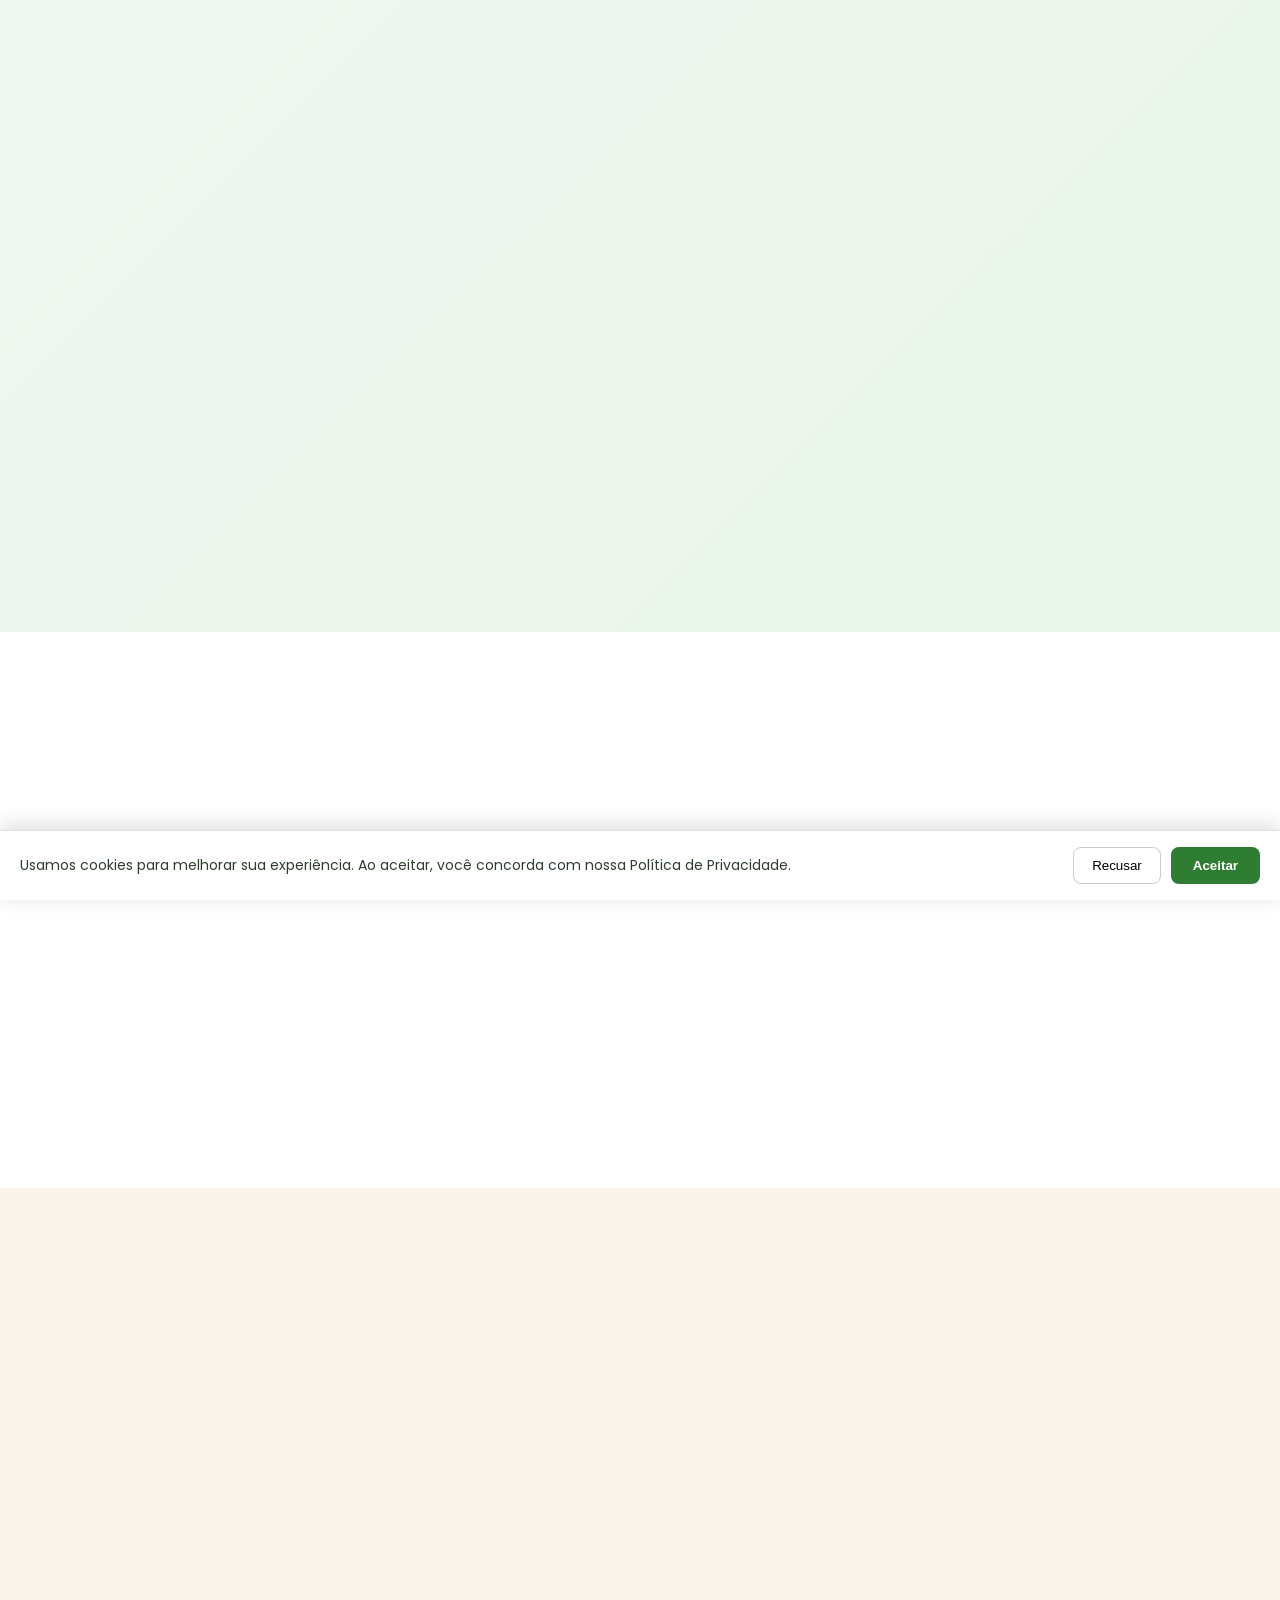
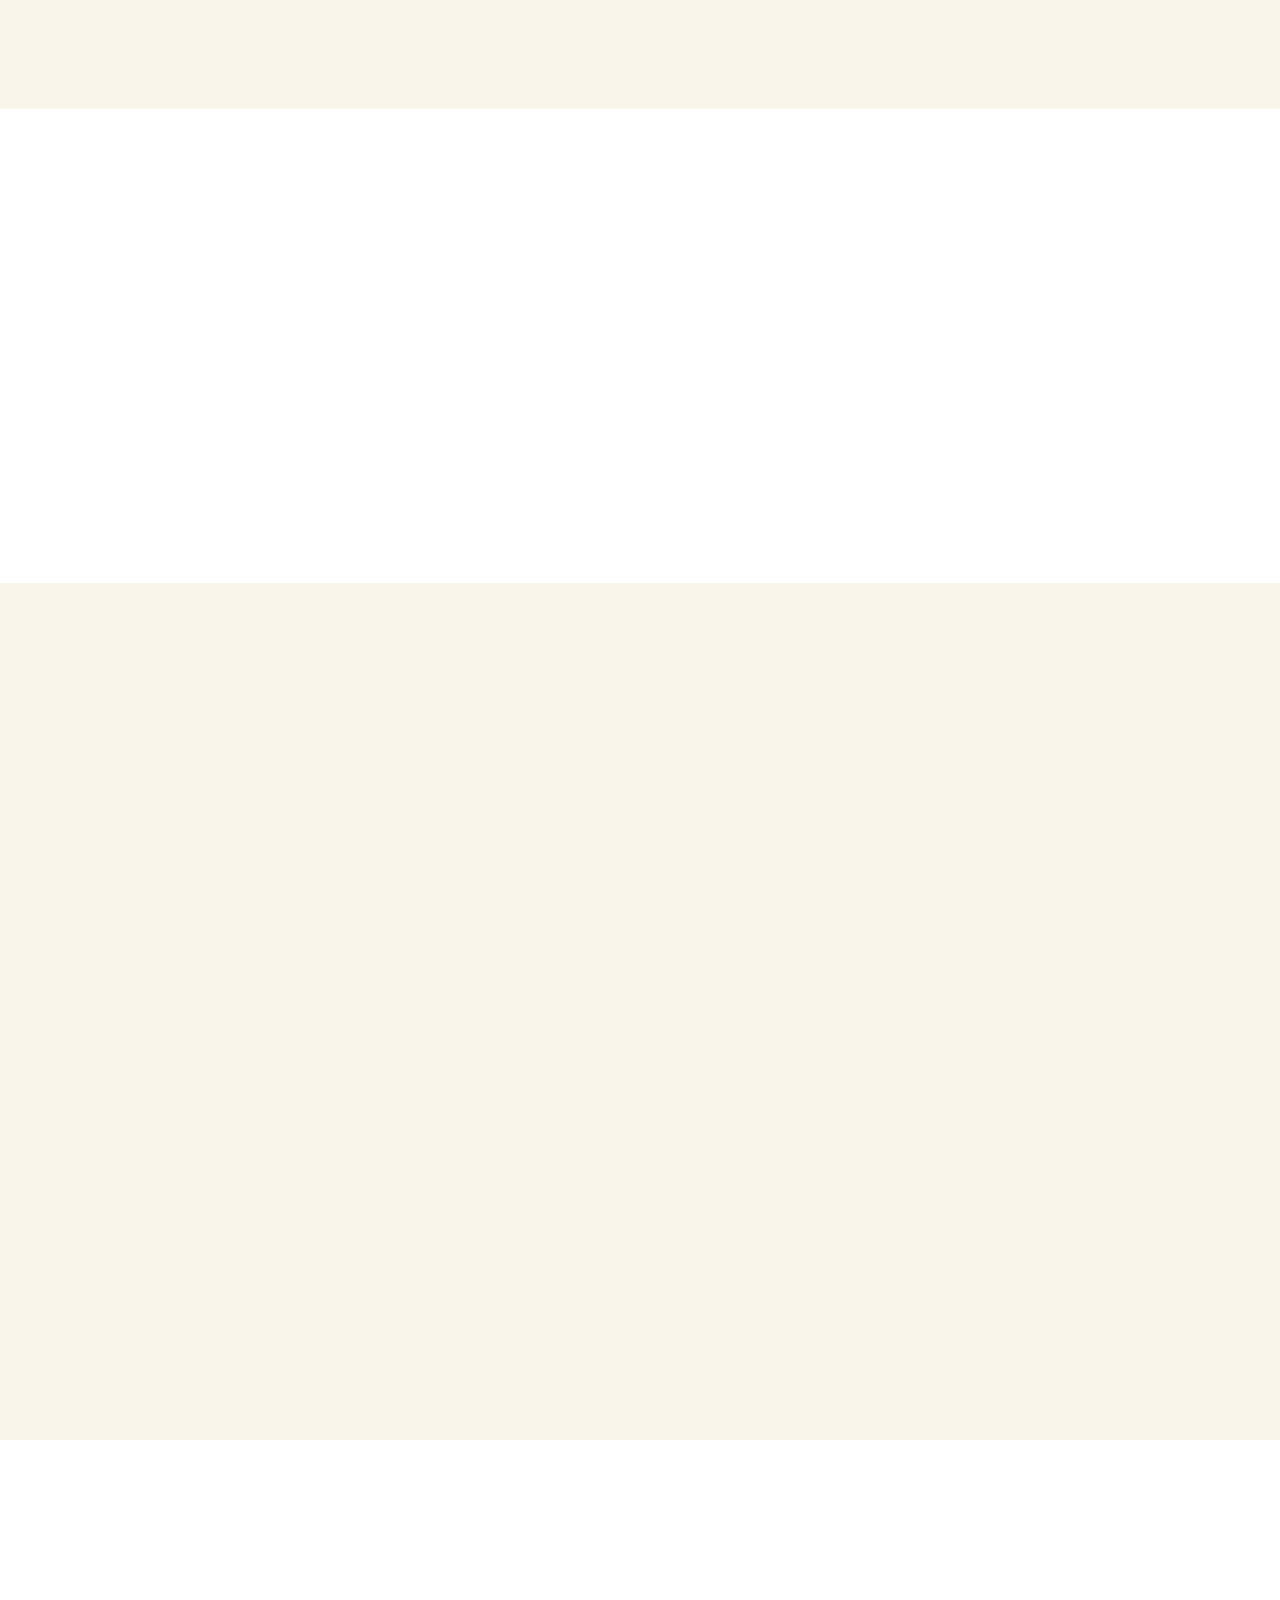
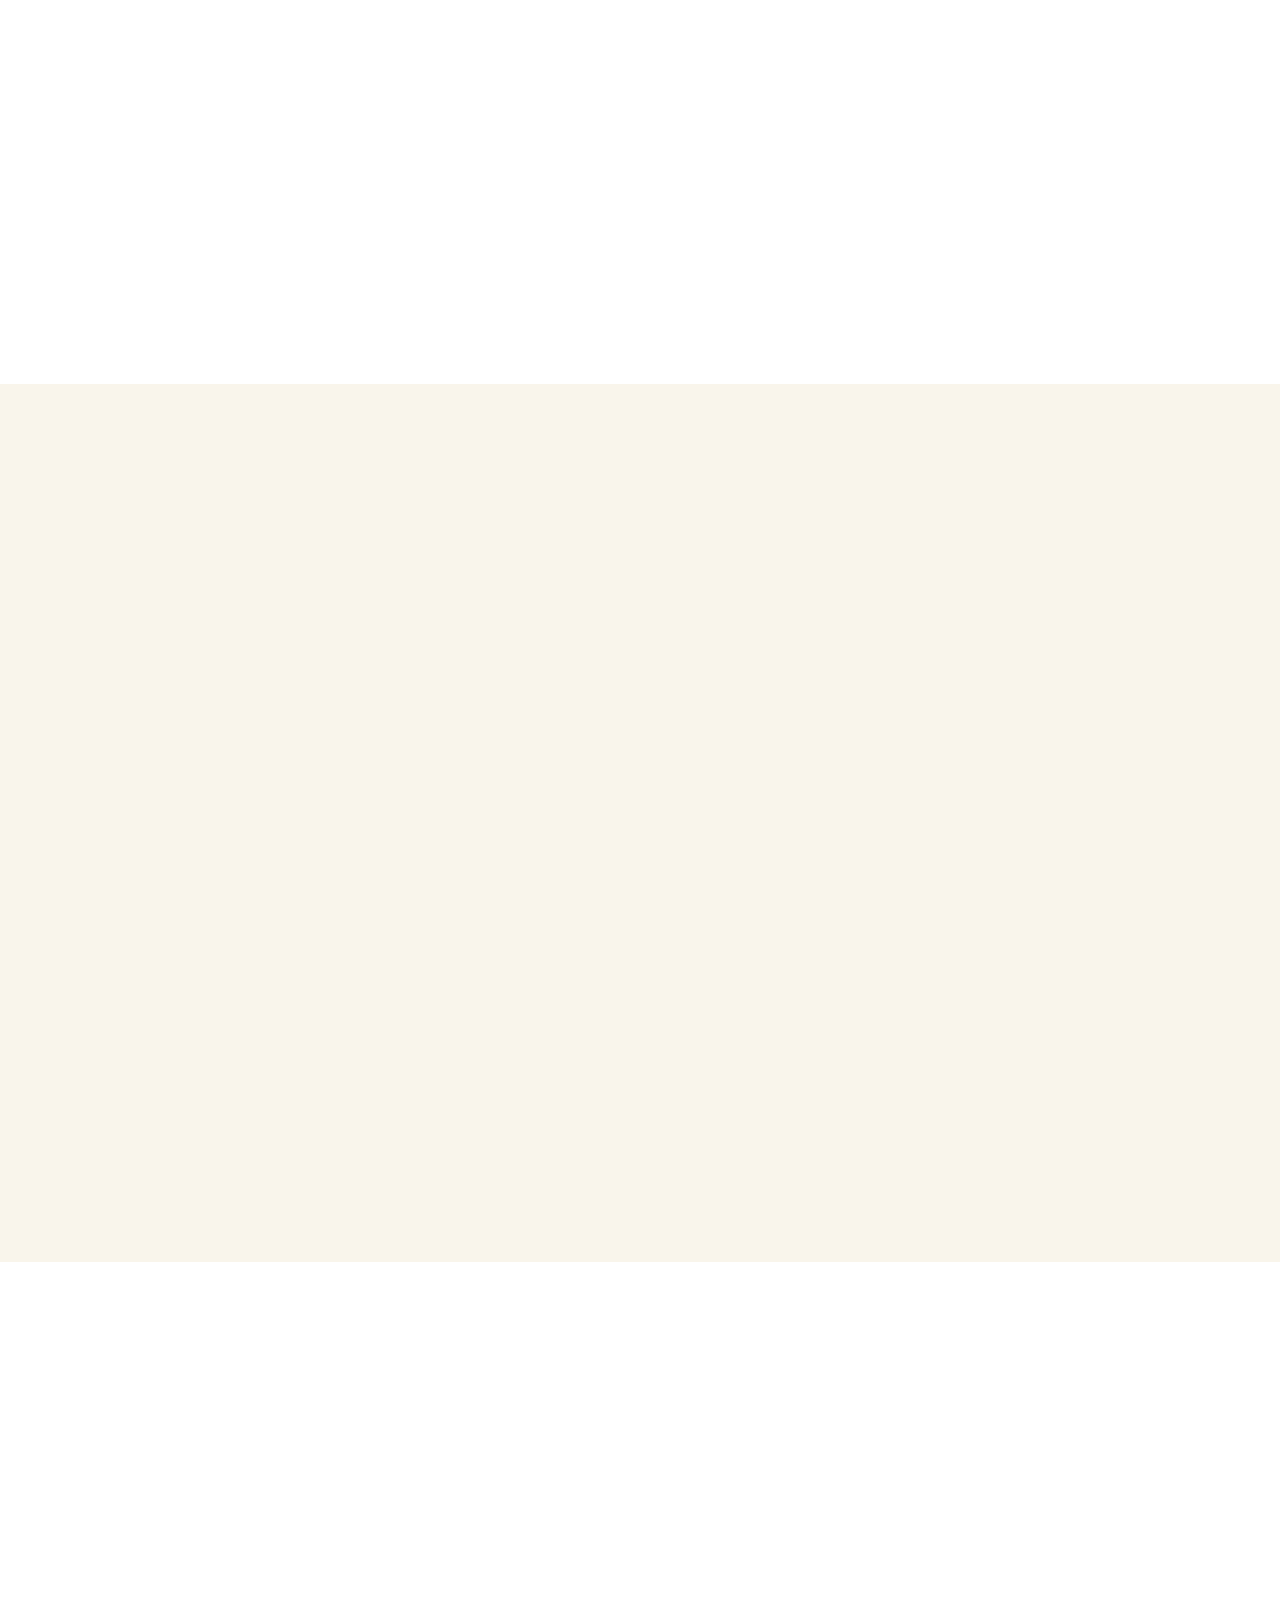
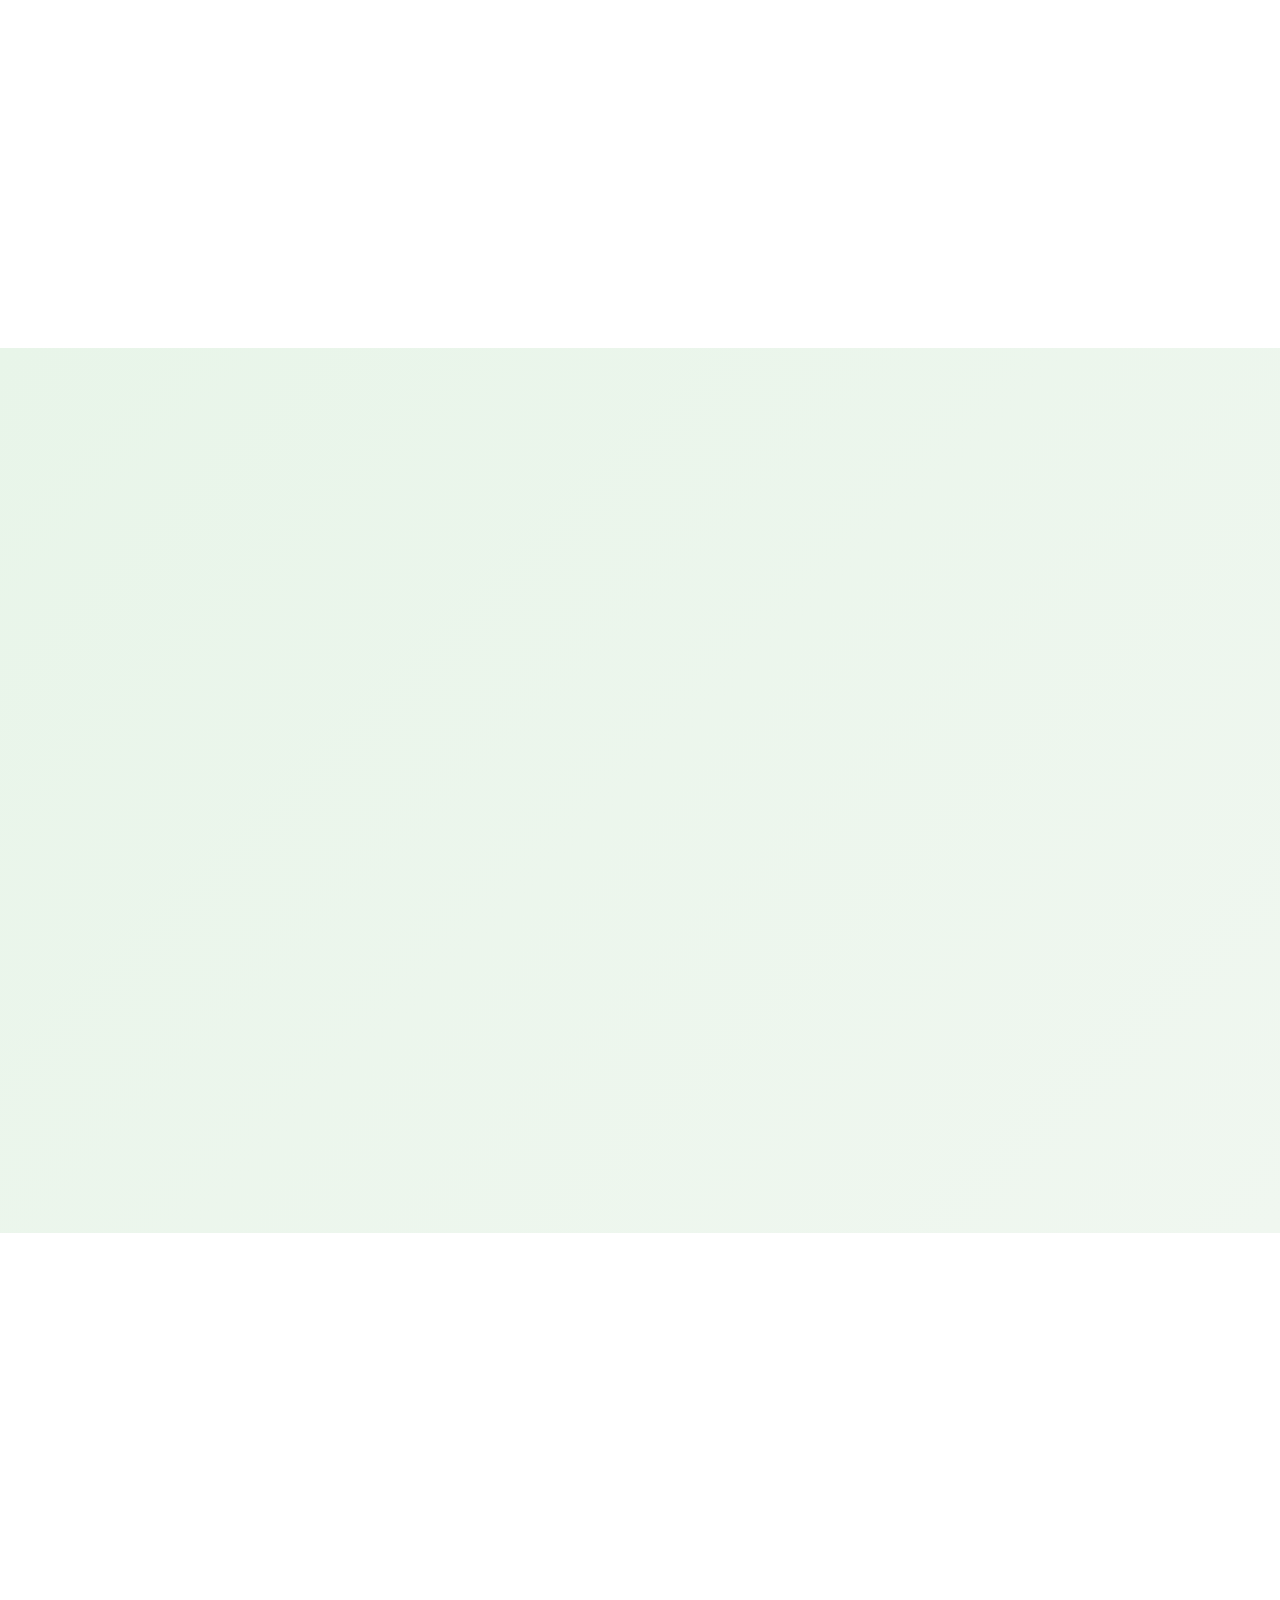
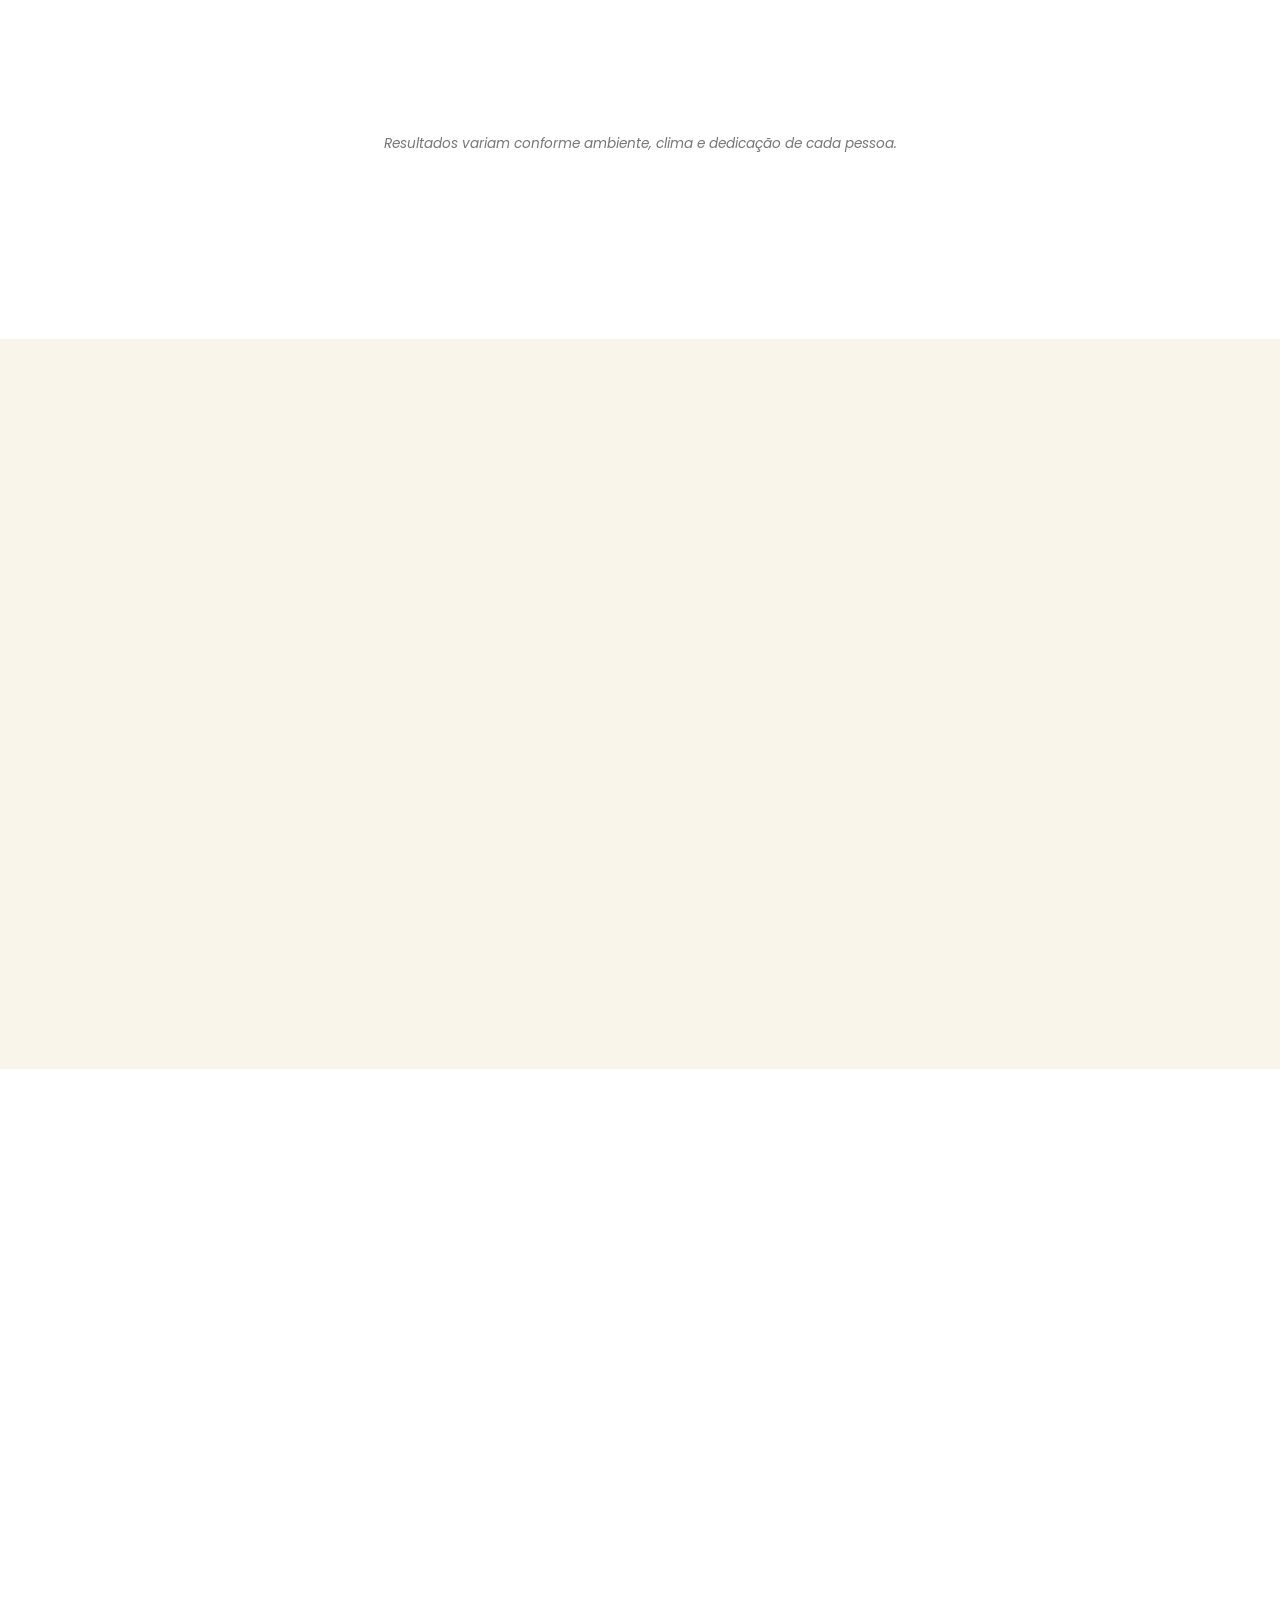
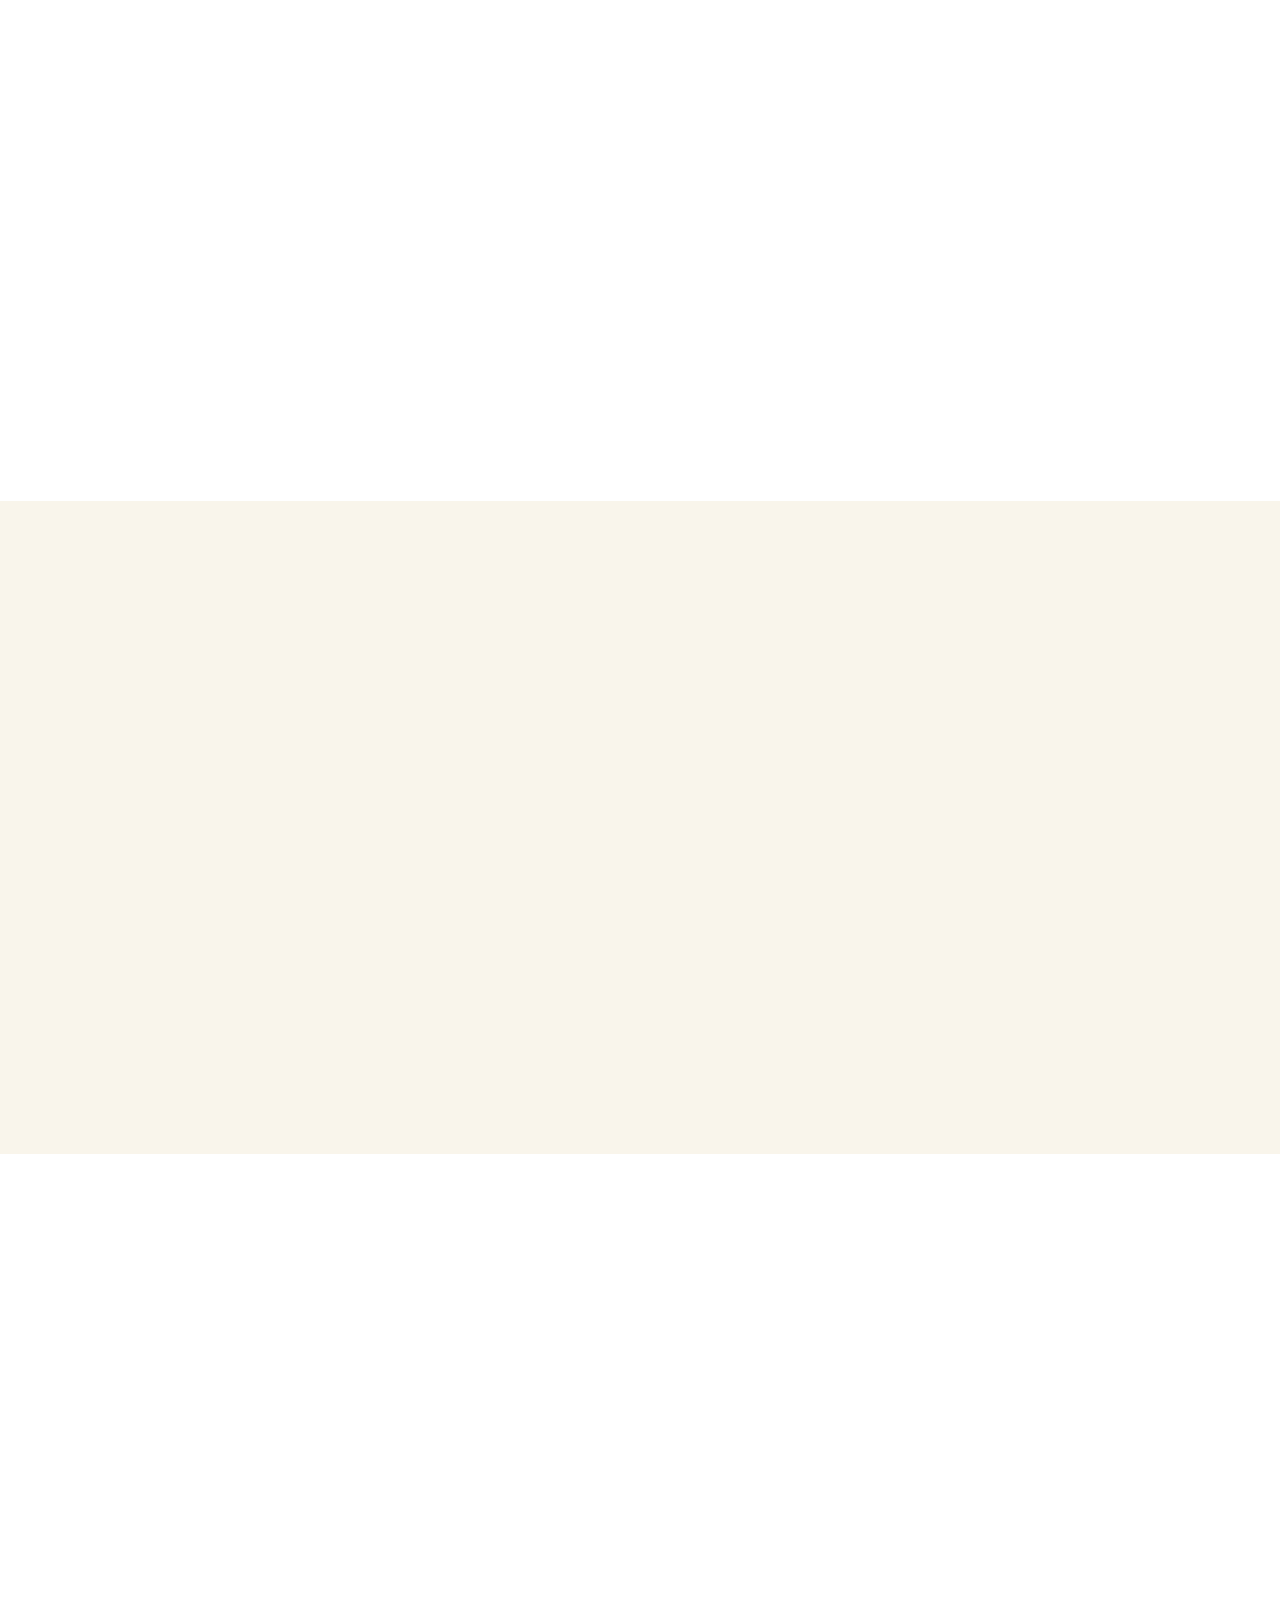
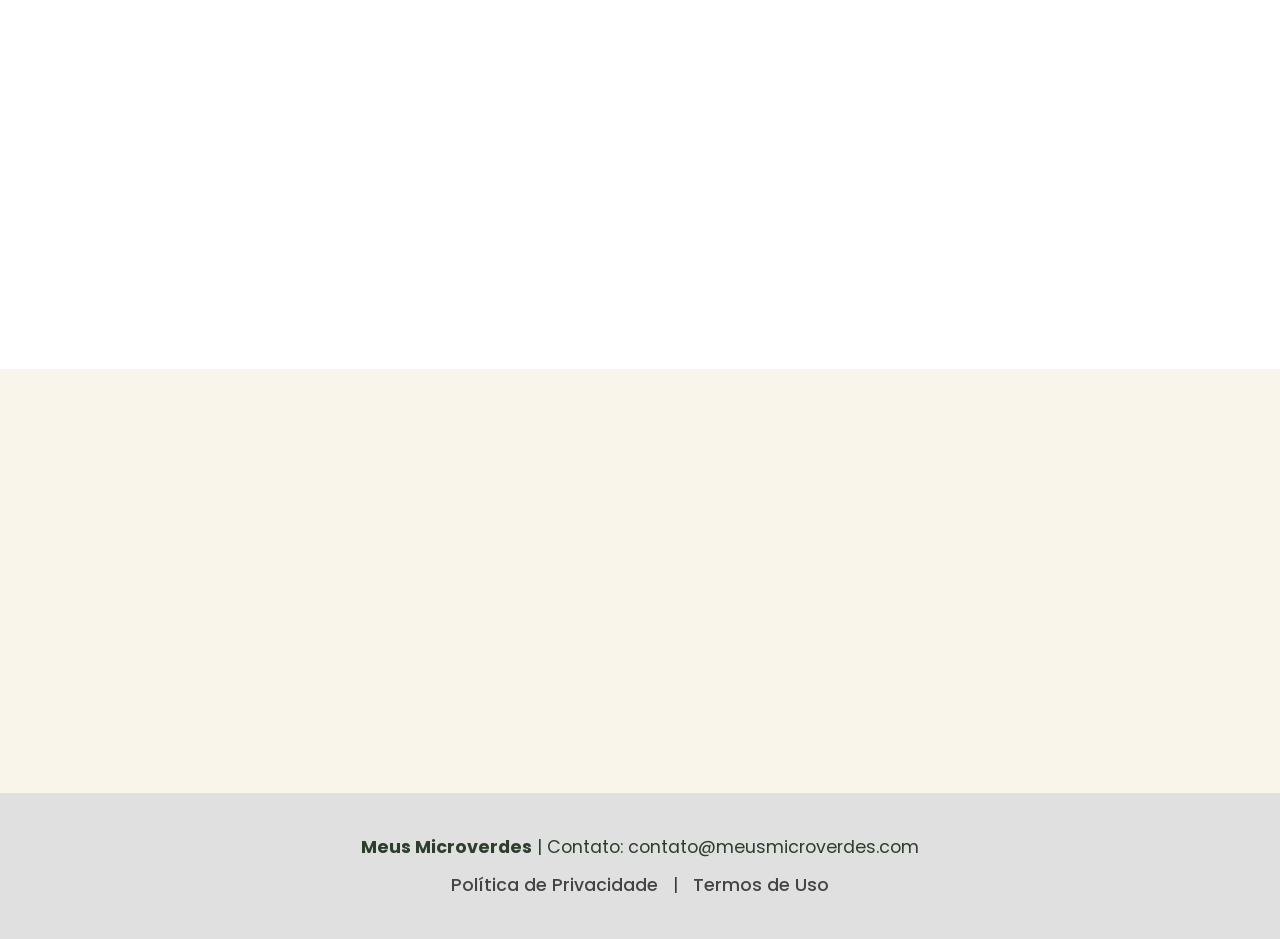
==== commit 0ba9de60: "Implement cookie consent banner for LGPD Added a cookie consent banner for LGPD compliance with acce" ====
--- a/index.html
+++ b/index.html
@@ -1166,59 +1166,85 @@
             });
         }, { threshold: 0.15, rootMargin: '0px 0px -50px 0px' });
         fadeElements.forEach(el => observer.observe(el));
-
-        // ============================================
-        // BANNER DE COOKIES + CTA FIXO (mobile) + PIXEL LGPD
-        // ============================================
-        var banner = document.getElementById('cookie-banner');
-        var cta = document.getElementById('fixed-cta-mobile');
-
-     // ===== FACEBOOK PIXEL (corrigido) =====
-        var MEU_PIXEL_ID = 'x055253433526371';
-        function carregarPixel(){
-          if(window.fbq) return;
-         !function(f,b,e,v,n,t,s){if(f.fbq)return;n=f.fbq=function(){n.callMethod?
-          n.callMethod.apply(n,arguments):n.queue.push(arguments)};if(!f._fbq)f._fbq=n;
-          n.push=n;n.loaded=!0;n.version='2.0';n.queue=[];t=b.createElement(e);t.async=!0;
-          t.src='https://pixels.meusmicroverdes.com/fbevents.js';s=b.getElementsByTagName(e)[0];
-          s.parentNode.insertBefore(t,s)}(window, document,'script');
-          fbq('init', MEU_PIXEL_ID);
-          fbq('track', 'PageView');
-        }
-
-        var consent = localStorage.getItem('cookieConsent');
-
-        function mostrarCtaFixo(){
-          cta.classList.add('mostrar');
-          document.body.style.paddingBottom = '85px';
-        }
-
-        function esconderBannerEMostrarCta(){
-          banner.style.display = 'none';
-          mostrarCtaFixo();
-        }
-
-        if(consent === 'accepted'){
-          carregarPixel();
-          esconderBannerEMostrarCta();
-        } else if(consent === 'rejected'){
-          esconderBannerEMostrarCta();
-        } else {
-          banner.style.display='flex';
-          cta.classList.remove('mostrar');
-          document.body.style.paddingBottom = '0';
-        }
-
-        document.getElementById('btn-accept-cookie').onclick = function(){
-          localStorage.setItem('cookieConsent','accepted');
-          carregarPixel();
-          esconderBannerEMostrarCta();
-        };
-
-        document.getElementById('btn-reject-cookie').onclick = function(){
-          localStorage.setItem('cookieConsent','rejected');
-          esconderBannerEMostrarCta();
-        };
+    <!-- ============================================
+         BANNER DE COOKIES (LGPD) - FIX
+         ============================================ -->
+    <div id="cookie-banner" style="position:fixed; bottom:0; left:0; width:100%; background:#FFF; padding:16px 20px; box-shadow:0 -4px 20px rgba(0,0,0,0.15); z-index:99999; display:none; justify-content:space-between; align-items:center; flex-wrap:wrap; gap:12px; font-family:Poppins,sans-serif; font-size:14px; border-top:1px solid #E0E0E0;">
+      <span style="flex:1; min-width:260px;">Usamos cookies para melhorar sua experiência. Ao aceitar, você concorda com nossa Política de Privacidade.</span>
+      <div style="display:flex; gap:10px;">
+        <button id="btn-reject-cookie" type="button" style="padding:10px 18px; background:transparent; border:1px solid #CCC; border-radius:8px; cursor:pointer; touch-action: manipulation;">Recusar</button>
+        <button id="btn-accept-cookie" type="button" style="padding:10px 22px; background:#2E7D32; color:white; border:none; border-radius:8px; font-weight:700; cursor:pointer; touch-action: manipulation;">Aceitar</button>
+      </div>
+    </div>
+
+    <script>
+        // ===== FAQ e FADE-IN (seu código original, mantido) =====
+        document.querySelectorAll('.faq-item').forEach(item => {
+            item.addEventListener('click', () => {
+                const isActive = item.classList.contains('ativo');
+                document.querySelectorAll('.faq-item').forEach(i => i.classList.remove('ativo'));
+                if (!isActive) item.classList.add('ativo');
+            });
+        });
+
+        const fadeElements = document.querySelectorAll('.fade-in');
+        const observer = new IntersectionObserver((entries) => {
+            entries.forEach(entry => {
+                if (entry.isIntersecting) {
+                    entry.target.classList.add('visivel');
+                    observer.unobserve(entry.target);
+                }
+            });
+        }, { threshold: 0.15, rootMargin: '0px 0px -50px 0px' });
+        fadeElements.forEach(el => observer.observe(el));
+
+        // ===== BANNER LGPD + PIXEL - CORRIGIDO =====
+        document.addEventListener('DOMContentLoaded', function(){
+            var banner = document.getElementById('cookie-banner');
+            var btnAccept = document.getElementById('btn-accept-cookie');
+            var btnReject = document.getElementById('btn-reject-cookie');
+
+            if(!banner ||!btnAccept ||!btnReject) return;
+
+            var MEU_PIXEL_ID = 'xx55253433526371';
+            function carregarPixel(){
+              if(window.fbq) return;
+             !function(f,b,e,v,n,t,s){if(f.fbq)return;n=f.fbq=function(){n.callMethod?
+              n.callMethod.apply(n,arguments):n.queue.push(arguments)};if(!f._fbq)f._fbq=n;
+              n.push=n;n.loaded=!0;n.version='2.0';n.queue=[];t=b.createElement(e);t.async=!0;
+              t.src='https://pixels.meusmicroverdes.com/fbevents.js';s=b.getElementsByTagName(e)[0];
+              s.parentNode.insertBefore(t,s)}(window, document,'script');
+              fbq('init', MEU_PIXEL_ID);
+              fbq('track', 'PageView');
+            }
+
+            var consent = localStorage.getItem('cookieConsent');
+
+            if(consent === 'accepted'){
+              carregarPixel();
+              banner.style.display = 'none';
+            } else if(consent === 'rejected'){
+              banner.style.display = 'none';
+            } else {
+              banner.style.display = 'flex';
+            }
+
+            function aceitar(){
+              localStorage.setItem('cookieConsent','accepted');
+              carregarPixel();
+              banner.style.display = 'none';
+            }
+            function recusar(){
+              localStorage.setItem('cookieConsent','rejected');
+              banner.style.display = 'none';
+            }
+
+            btnAccept.addEventListener('click', aceitar);
+            btnReject.addEventListener('click', recusar);
+            // garantia extra pro iOS
+            btnAccept.addEventListener('touchend', function(e){ e.preventDefault(); aceitar(); }, {passive:false});
+            btnReject.addEventListener('touchend', function(e){ e.preventDefault(); recusar(); }, {passive:false});
+        });
     </script>
 </body>
 </html>
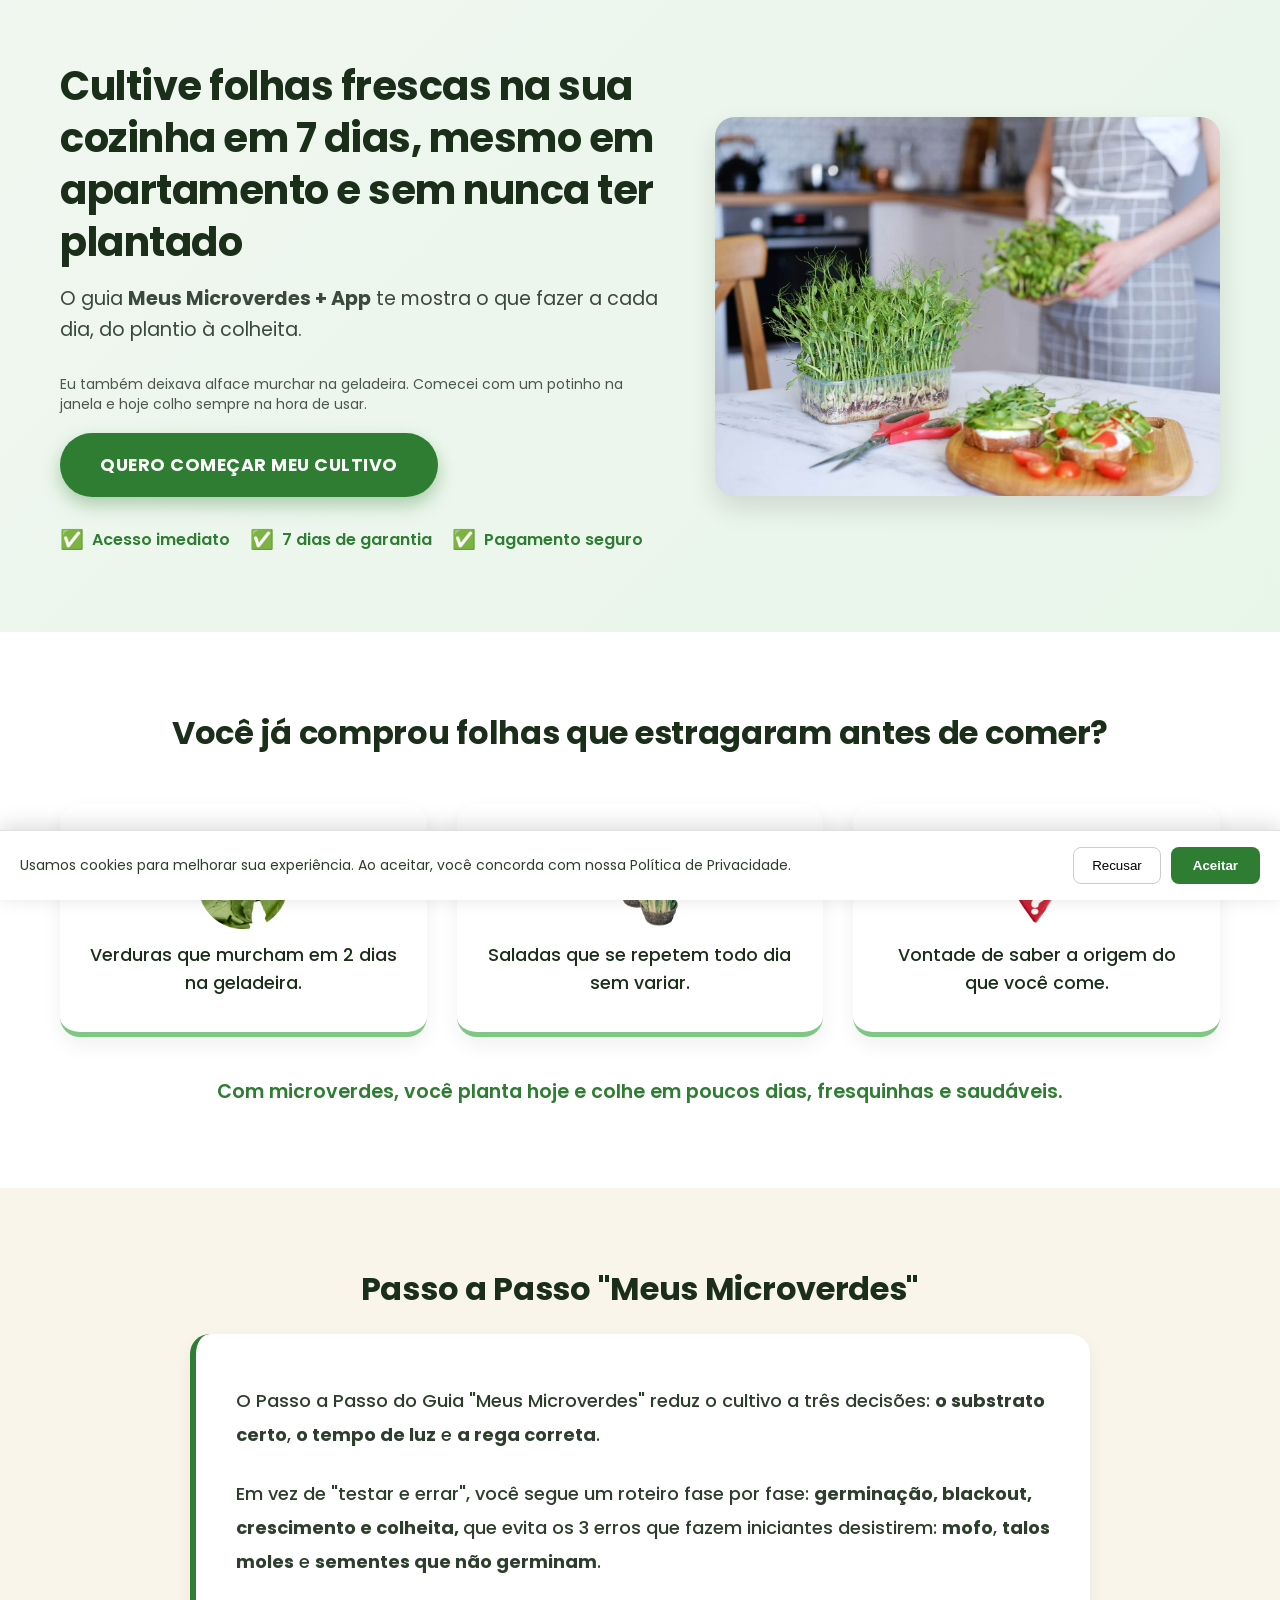
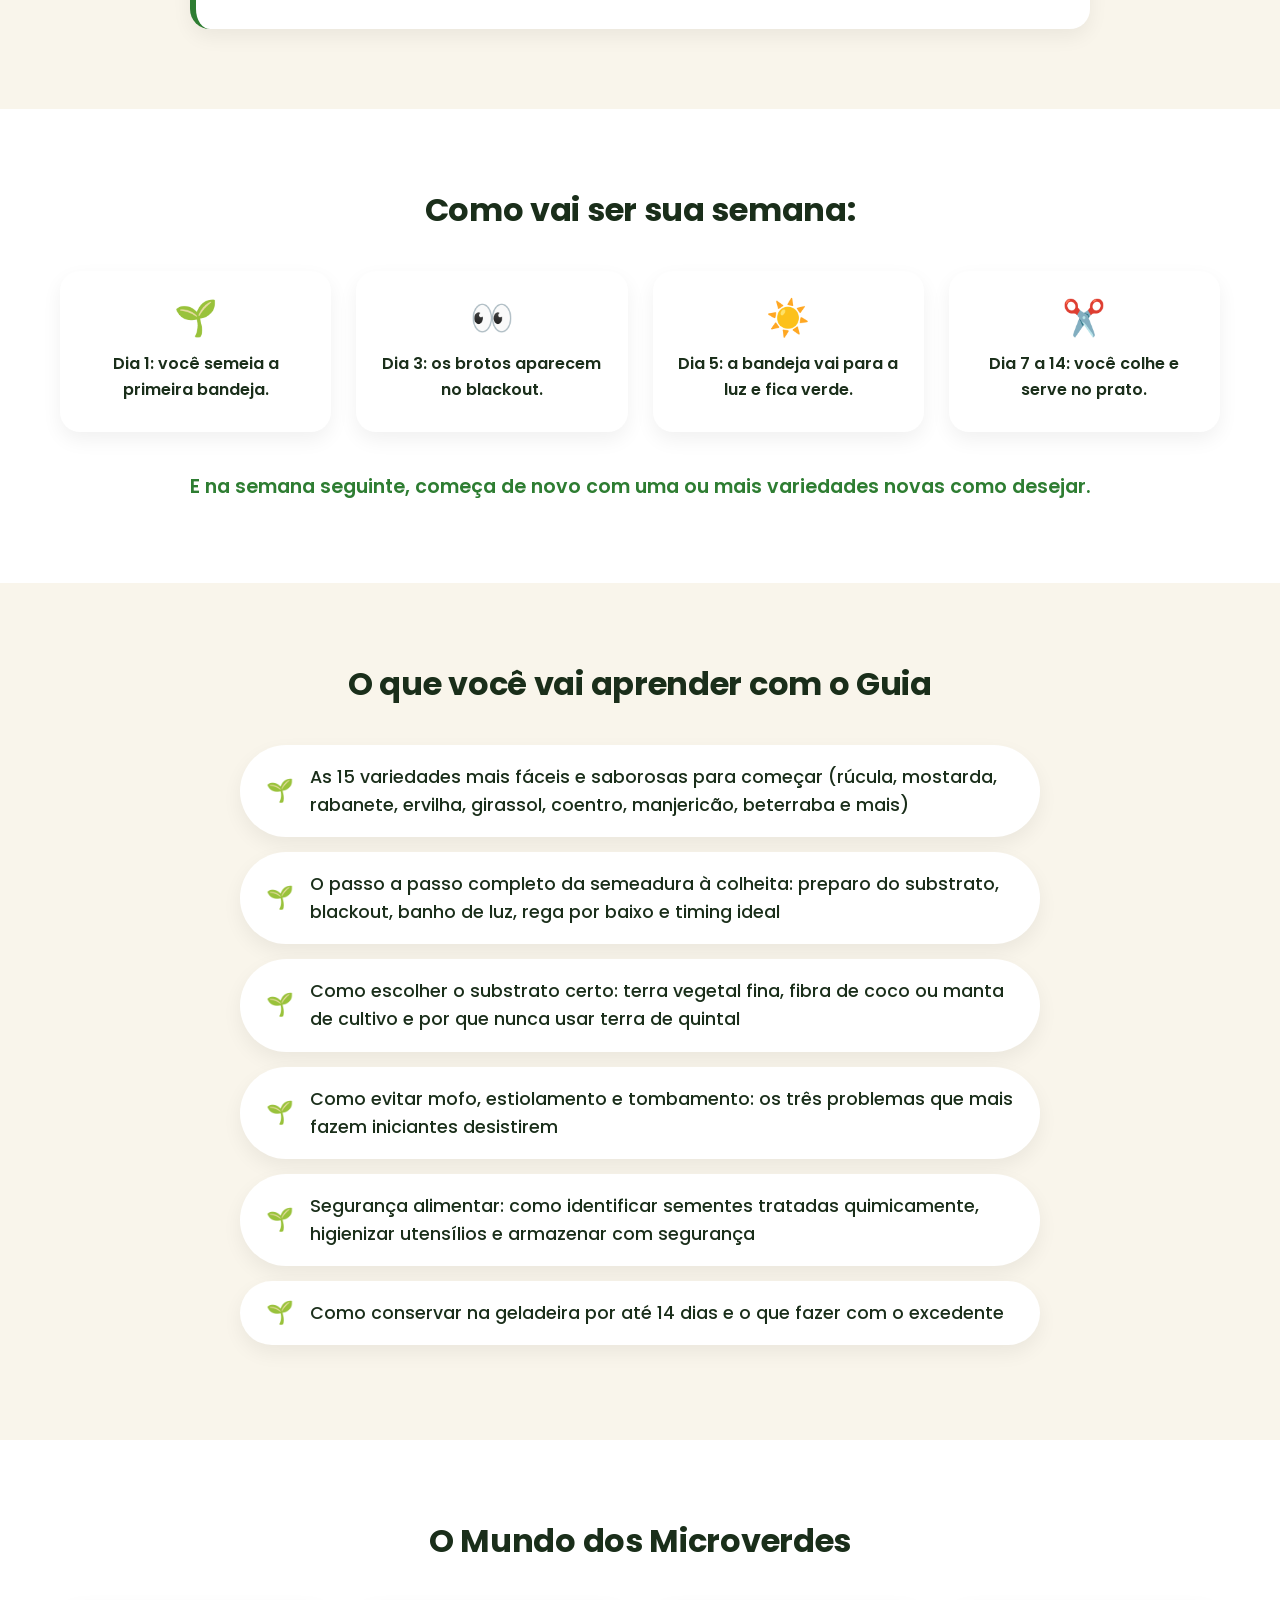
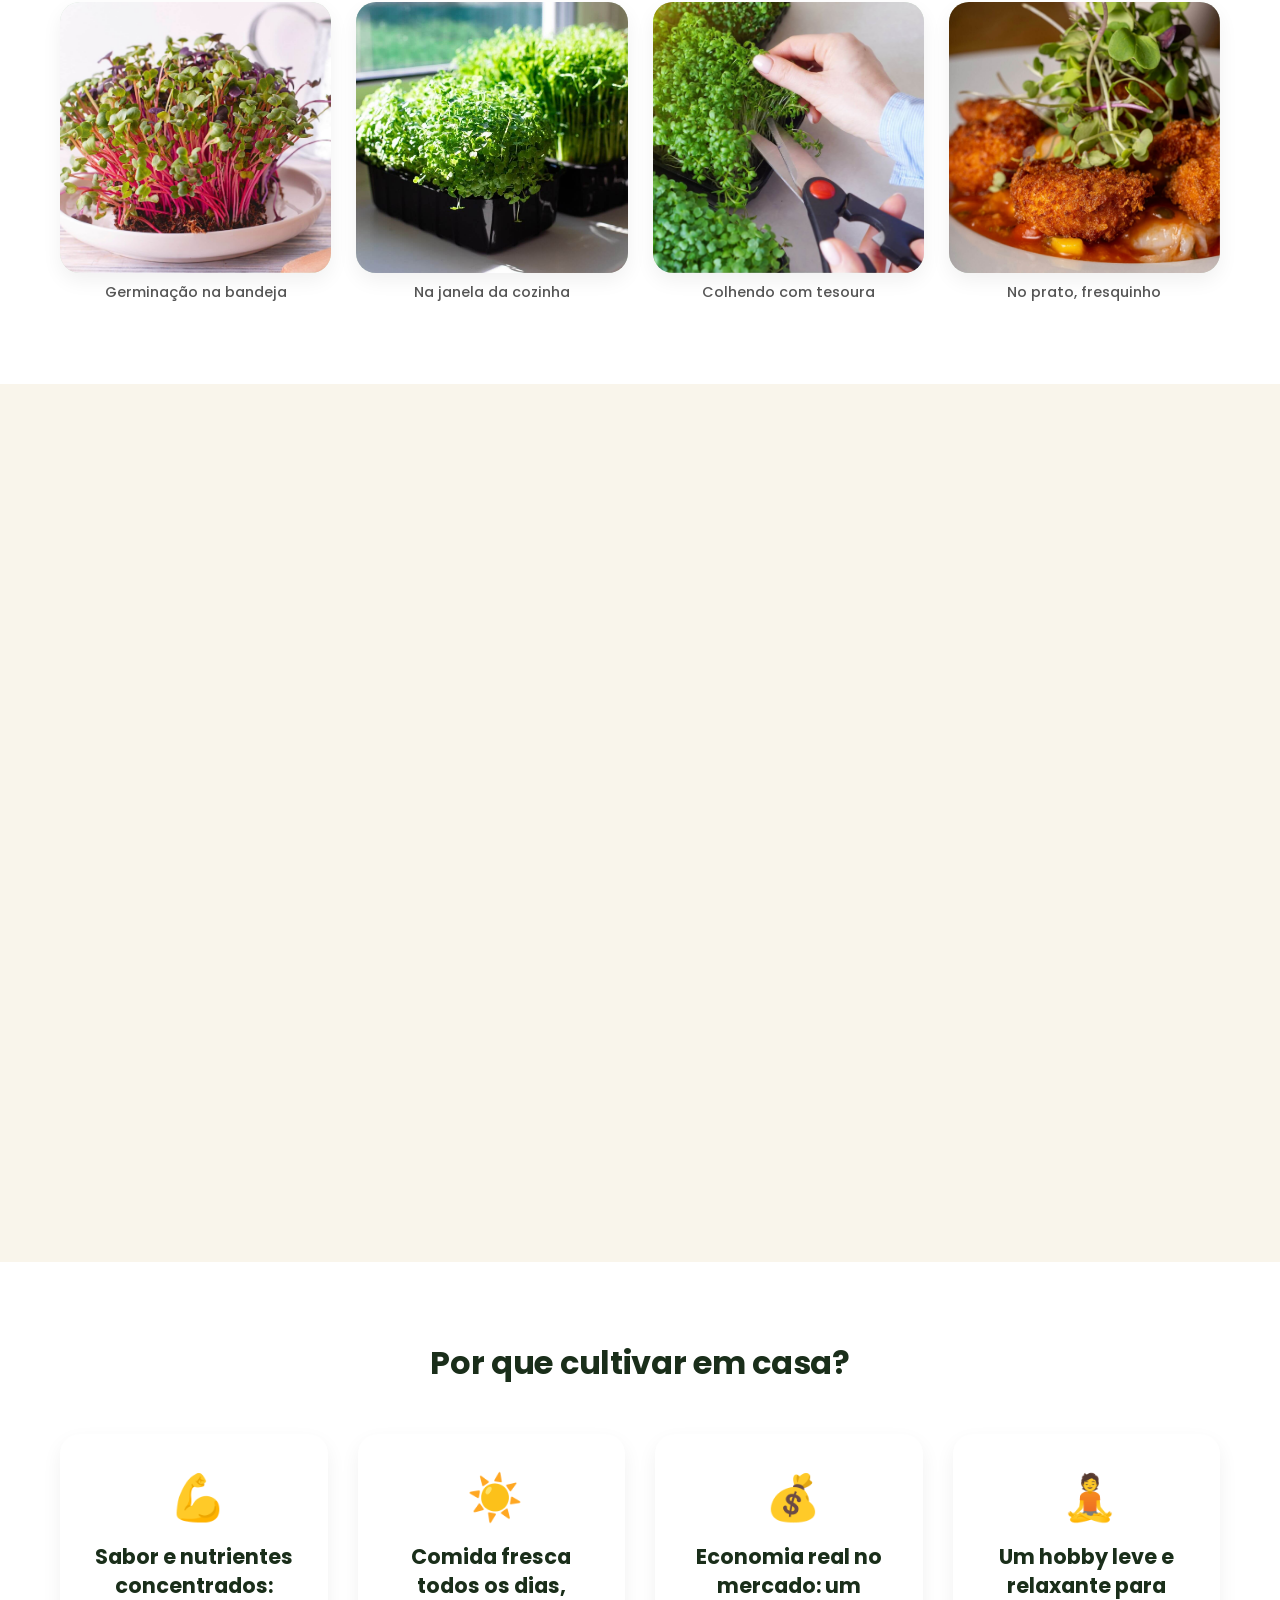
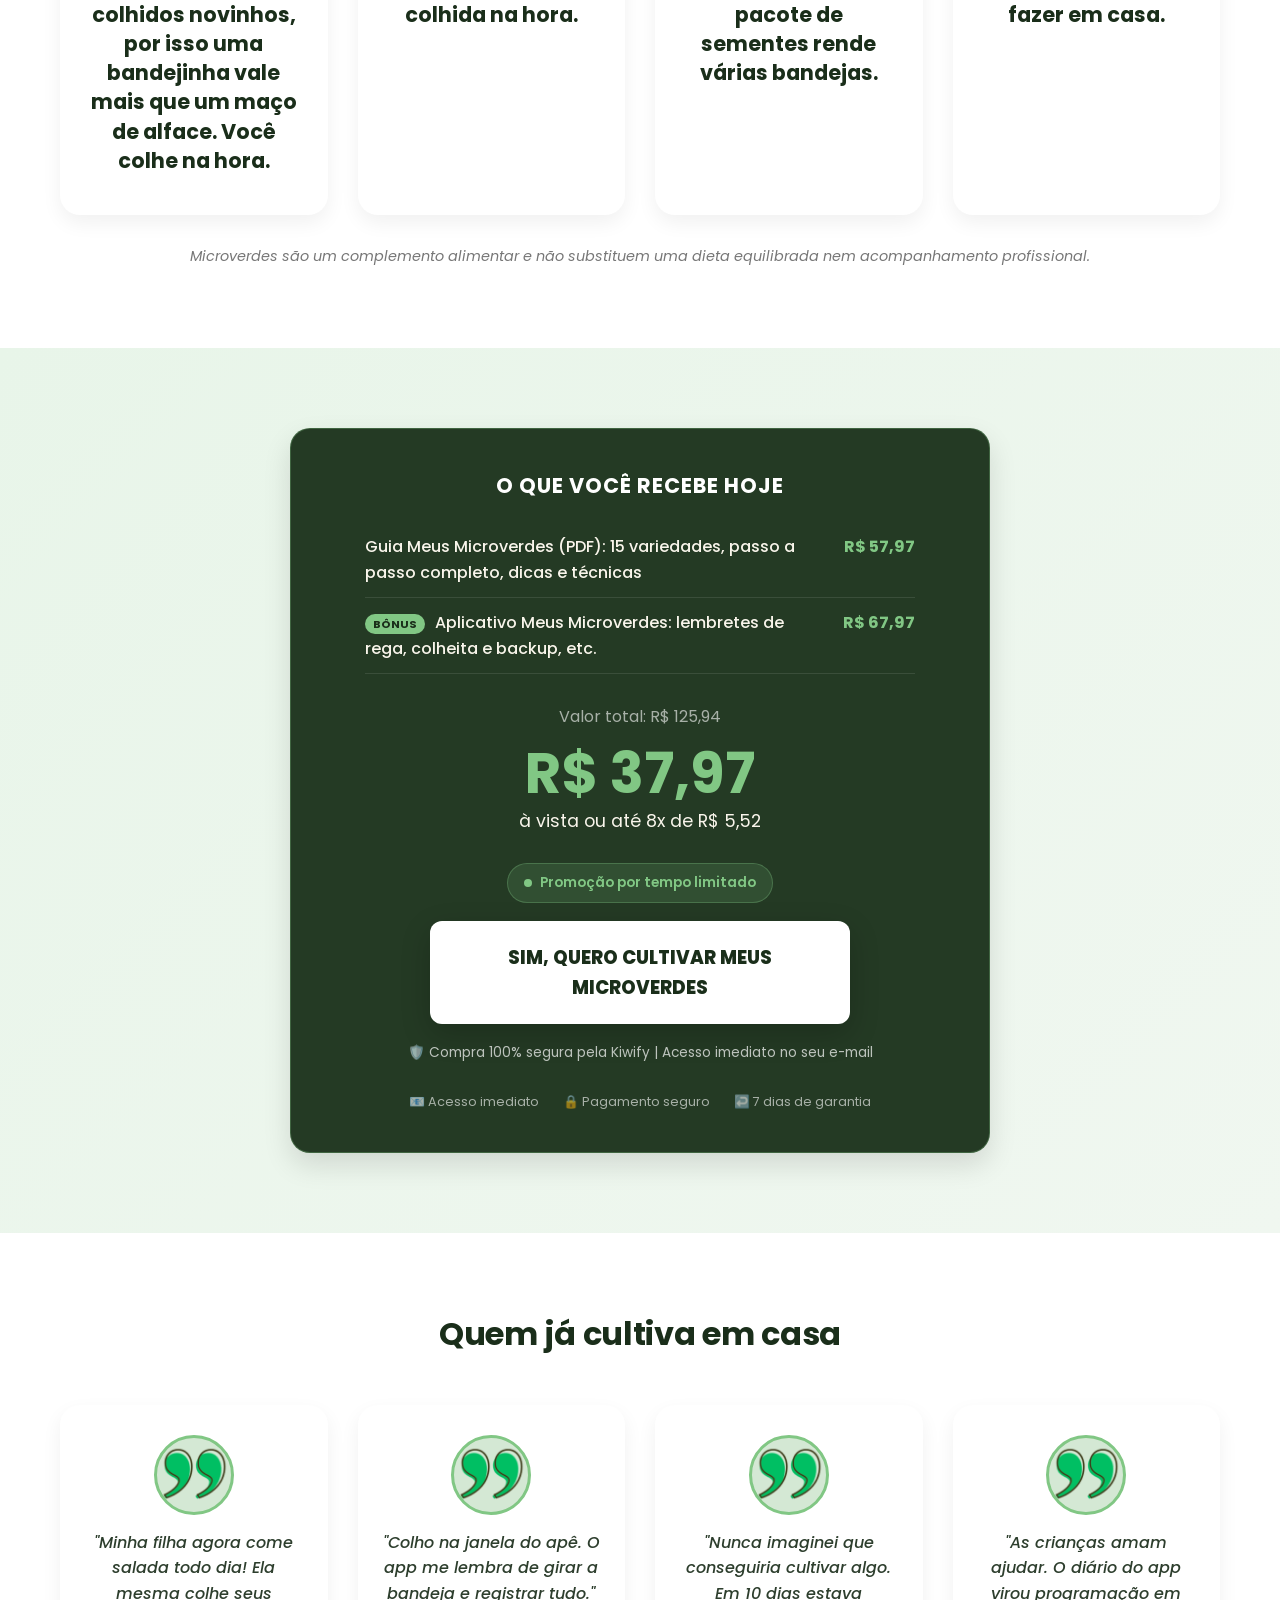
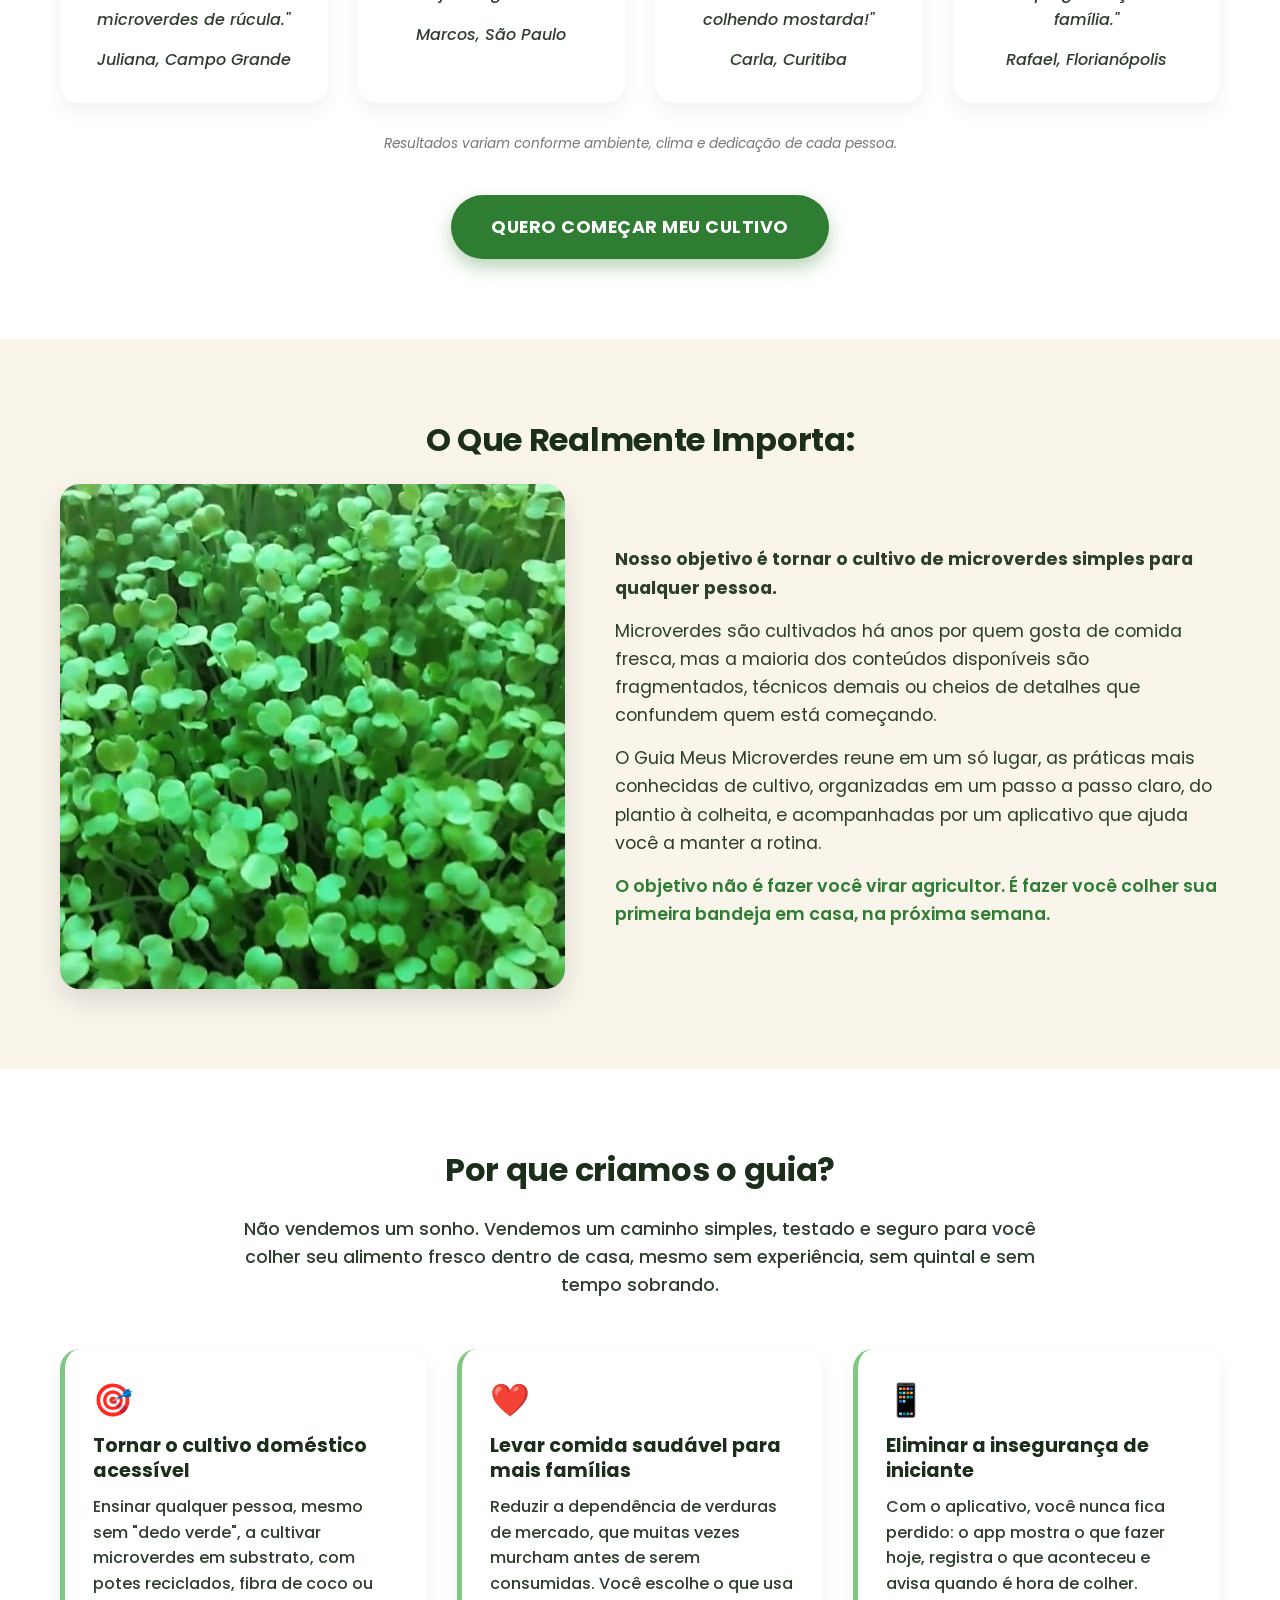
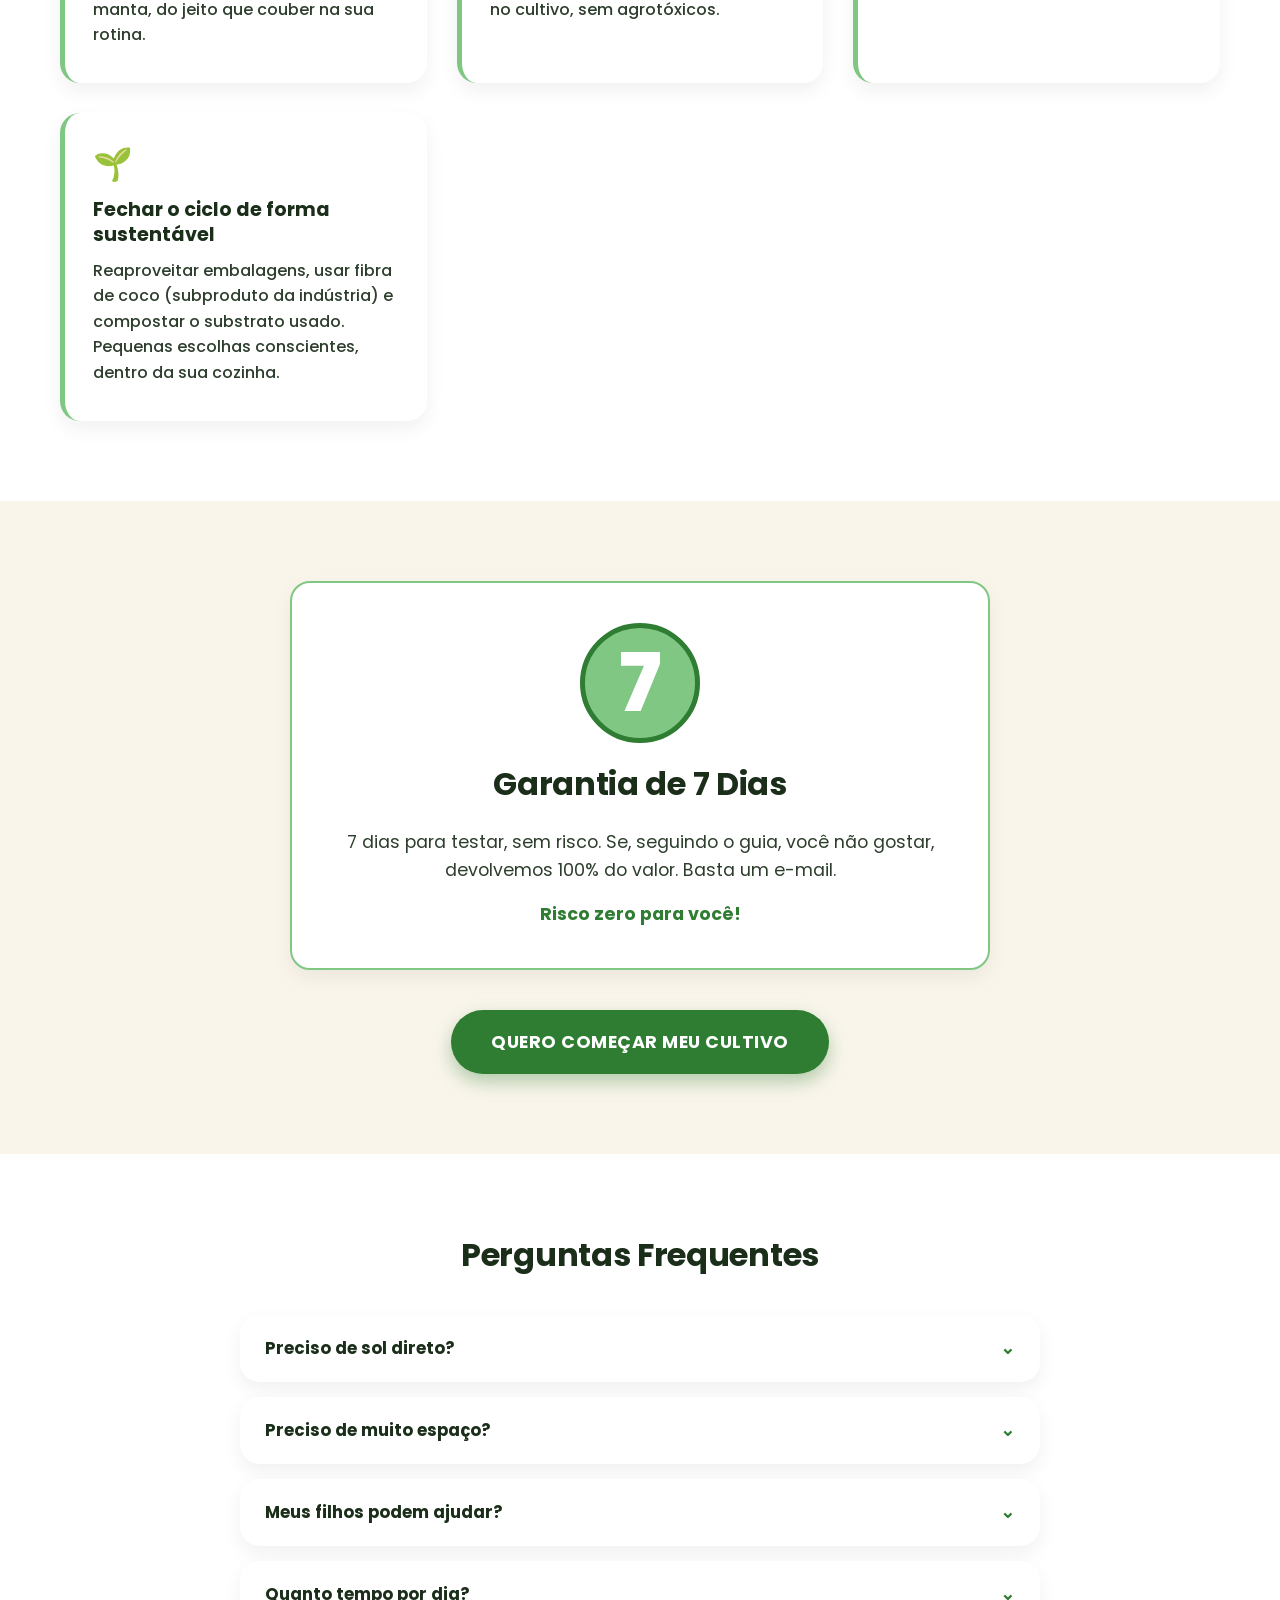
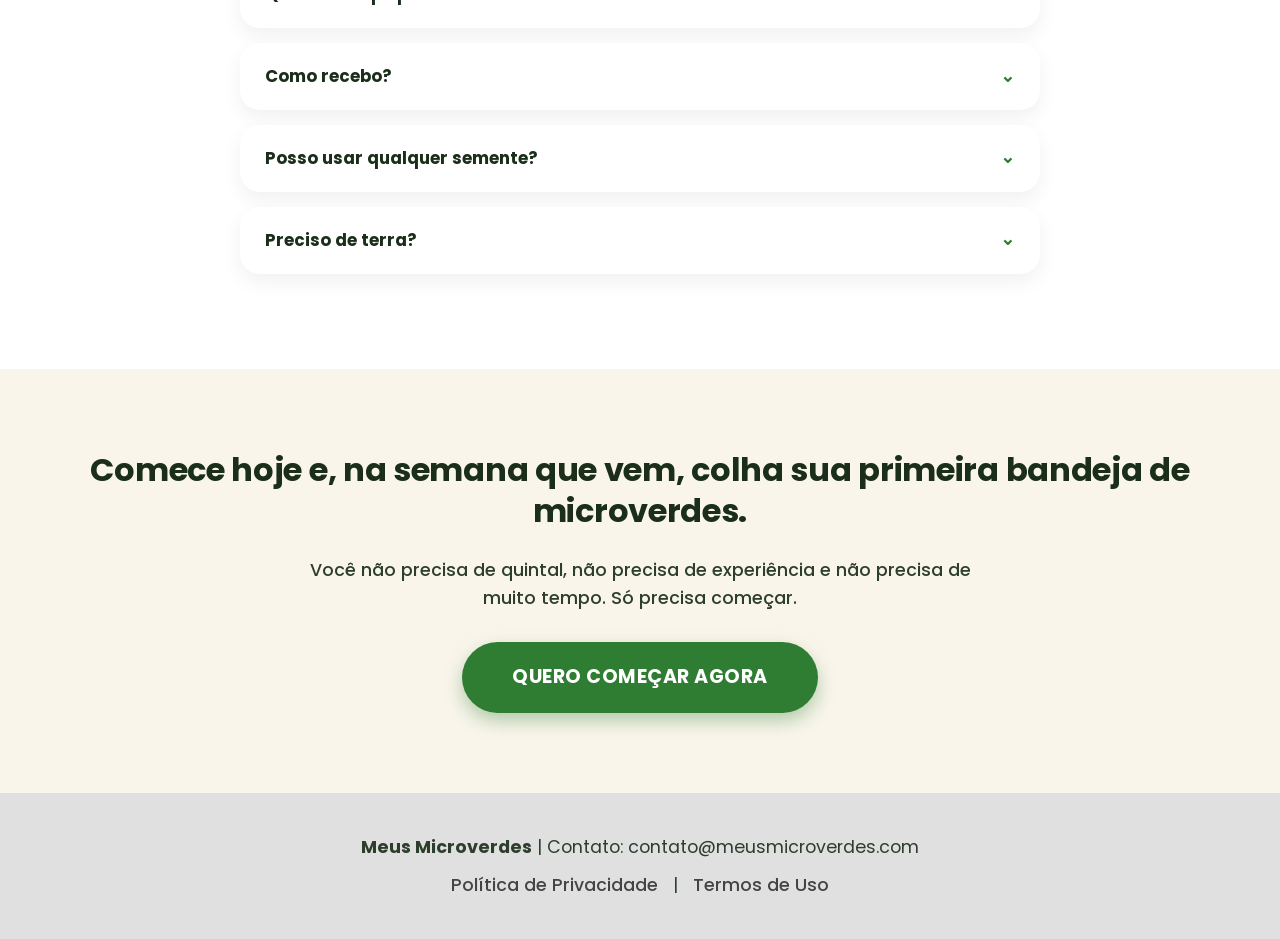
==== commit 8e5d9bda: "Update index.html" ====
--- a/index.html
+++ b/index.html
@@ -1115,136 +1115,56 @@
             </p>
         </div>
     </footer>
-
-    <!-- ============================================
-         BANNER DE COOKIES (LGPD)
-         ============================================ -->
-    <div id="cookie-banner" style="position:fixed; bottom:0; left:0; width:100%; background:#FFF; padding:16px 20px; box-shadow:0 -4px 20px rgba(0,0,0,0.15); z-index:9999; display:flex; justify-content:space-between; align-items:center; flex-wrap:wrap; gap:12px; font-family:Poppins,sans-serif; font-size:14px; border-top:1px solid #E0E0E0;">
-      <span style="flex:1; min-width:260px;">Usamos cookies para melhorar sua experiência. Ao aceitar, você concorda com nossa Política de Privacidade.</span>
-      <div style="display:flex; gap:10px;">
-        <button id="btn-reject-cookie" style="padding:10px 18px; background:transparent; border:1px solid #CCC; border-radius:8px; cursor:pointer;">Recusar</button>
-        <button id="btn-accept-cookie" style="padding:10px 22px; background:#2E7D32; color:white; border:none; border-radius:8px; font-weight:700; cursor:pointer;">Aceitar</button>
-      </div>
-    </div>
-
-    <!-- ============================================
-         SCRIPTS
-         ============================================ -->
-    <script>
-        // ===== FAQ ACCORDION =====
-        document.querySelectorAll('.faq-item').forEach(item => {
-            item.addEventListener('click', () => {
-                const isActive = item.classList.contains('ativo');
-                document.querySelectorAll('.faq-item').forEach(i => i.classList.remove('ativo'));
-                if (!isActive) {
-                    item.classList.add('ativo');
-                }
-            });
-        });
-
-        // ===== ROLAGEM SUAVE =====
-        document.querySelectorAll('a[href^="#"]').forEach(anchor => {
-            anchor.addEventListener('click', function(e) {
-                e.preventDefault();
-                const targetId = this.getAttribute('href');
-                if (targetId === '#') return;
-                const targetElement = document.querySelector(targetId);
-                if (targetElement) {
-                    targetElement.scrollIntoView({ behavior: 'smooth', block: 'start' });
-                }
-            });
-        });
-
-        // ===== FADE-IN AO ROLAR =====
-        const fadeElements = document.querySelectorAll('.fade-in');
-        const observer = new IntersectionObserver((entries) => {
-            entries.forEach(entry => {
-                if (entry.isIntersecting) {
-                    entry.target.classList.add('visivel');
-                    observer.unobserve(entry.target);
-                }
-            });
-        }, { threshold: 0.15, rootMargin: '0px 0px -50px 0px' });
-        fadeElements.forEach(el => observer.observe(el));
-    <!-- ============================================
-         BANNER DE COOKIES (LGPD) - FIX
-         ============================================ -->
-    <div id="cookie-banner" style="position:fixed; bottom:0; left:0; width:100%; background:#FFF; padding:16px 20px; box-shadow:0 -4px 20px rgba(0,0,0,0.15); z-index:99999; display:none; justify-content:space-between; align-items:center; flex-wrap:wrap; gap:12px; font-family:Poppins,sans-serif; font-size:14px; border-top:1px solid #E0E0E0;">
-      <span style="flex:1; min-width:260px;">Usamos cookies para melhorar sua experiência. Ao aceitar, você concorda com nossa Política de Privacidade.</span>
-      <div style="display:flex; gap:10px;">
-        <button id="btn-reject-cookie" type="button" style="padding:10px 18px; background:transparent; border:1px solid #CCC; border-radius:8px; cursor:pointer; touch-action: manipulation;">Recusar</button>
-        <button id="btn-accept-cookie" type="button" style="padding:10px 22px; background:#2E7D32; color:white; border:none; border-radius:8px; font-weight:700; cursor:pointer; touch-action: manipulation;">Aceitar</button>
-      </div>
-    </div>
-
-    <script>
-        // ===== FAQ e FADE-IN (seu código original, mantido) =====
-        document.querySelectorAll('.faq-item').forEach(item => {
-            item.addEventListener('click', () => {
-                const isActive = item.classList.contains('ativo');
-                document.querySelectorAll('.faq-item').forEach(i => i.classList.remove('ativo'));
-                if (!isActive) item.classList.add('ativo');
-            });
-        });
-
-        const fadeElements = document.querySelectorAll('.fade-in');
-        const observer = new IntersectionObserver((entries) => {
-            entries.forEach(entry => {
-                if (entry.isIntersecting) {
-                    entry.target.classList.add('visivel');
-                    observer.unobserve(entry.target);
-                }
-            });
-        }, { threshold: 0.15, rootMargin: '0px 0px -50px 0px' });
-        fadeElements.forEach(el => observer.observe(el));
-
-        // ===== BANNER LGPD + PIXEL - CORRIGIDO =====
-        document.addEventListener('DOMContentLoaded', function(){
-            var banner = document.getElementById('cookie-banner');
-            var btnAccept = document.getElementById('btn-accept-cookie');
-            var btnReject = document.getElementById('btn-reject-cookie');
-
-            if(!banner ||!btnAccept ||!btnReject) return;
-
-            var MEU_PIXEL_ID = 'xx55253433526371';
-            function carregarPixel(){
-              if(window.fbq) return;
-             !function(f,b,e,v,n,t,s){if(f.fbq)return;n=f.fbq=function(){n.callMethod?
-              n.callMethod.apply(n,arguments):n.queue.push(arguments)};if(!f._fbq)f._fbq=n;
-              n.push=n;n.loaded=!0;n.version='2.0';n.queue=[];t=b.createElement(e);t.async=!0;
-              t.src='https://pixels.meusmicroverdes.com/fbevents.js';s=b.getElementsByTagName(e)[0];
-              s.parentNode.insertBefore(t,s)}(window, document,'script');
-              fbq('init', MEU_PIXEL_ID);
-              fbq('track', 'PageView');
-            }
-
-            var consent = localStorage.getItem('cookieConsent');
-
-            if(consent === 'accepted'){
-              carregarPixel();
-              banner.style.display = 'none';
-            } else if(consent === 'rejected'){
-              banner.style.display = 'none';
-            } else {
-              banner.style.display = 'flex';
-            }
-
-            function aceitar(){
-              localStorage.setItem('cookieConsent','accepted');
-              carregarPixel();
-              banner.style.display = 'none';
-            }
-            function recusar(){
-              localStorage.setItem('cookieConsent','rejected');
-              banner.style.display = 'none';
-            }
-
-            btnAccept.addEventListener('click', aceitar);
-            btnReject.addEventListener('click', recusar);
-            // garantia extra pro iOS
-            btnAccept.addEventListener('touchend', function(e){ e.preventDefault(); aceitar(); }, {passive:false});
-            btnReject.addEventListener('touchend', function(e){ e.preventDefault(); recusar(); }, {passive:false});
-        });
-    </script>
+<!-- BANNER DE COOKIES - ÚNICO -->
+<div id="cookie-banner" style="position:fixed; bottom:0; left:0; width:100%; background:#FFF; padding:16px 20px; box-shadow:0 -4px 20px rgba(0,0,0,0.15); z-index:99999; display:none; justify-content:space-between; align-items:center; flex-wrap:wrap; gap:12px; font-family:Poppins,sans-serif; font-size:14px; border-top:1px solid #E0E0E0;">
+  <span style="flex:1; min-width:260px;">Usamos cookies para melhorar sua experiência. Ao aceitar, você concorda com nossa Política de Privacidade.</span>
+  <div style="display:flex; gap:10px;">
+    <button id="btn-reject-cookie" type="button" style="padding:10px 18px; background:transparent; border:1px solid #CCC; border-radius:8px; cursor:pointer;">Recusar</button>
+    <button id="btn-accept-cookie" type="button" style="padding:10px 22px; background:#2E7D32; color:white; border:none; border-radius:8px; font-weight:700; cursor:pointer;">Aceitar</button>
+  </div>
+</div>
+
+<script>
+// FAQ
+document.querySelectorAll('.faq-item').forEach(item => {
+  item.addEventListener('click', () => {
+    const isActive = item.classList.contains('ativo');
+    document.querySelectorAll('.faq-item').forEach(i => i.classList.remove('ativo'));
+    if (!isActive) item.classList.add('ativo');
+  });
+});
+// FADE-IN
+const fadeElements = document.querySelectorAll('.fade-in');
+const observer = new IntersectionObserver((entries) => {
+  entries.forEach(entry => {
+    if (entry.isIntersecting) {
+      entry.target.classList.add('visivel');
+      observer.unobserve(entry.target);
+    }
+  });
+}, { threshold: 0.15 });
+fadeElements.forEach(el => observer.observe(el));
+
+// COOKIE + PIXEL LGPD
+(function(){
+  var banner = document.getElementById('cookie-banner');
+  var btnAccept = document.getElementById('btn-accept-cookie');
+  var btnReject = document.getElementById('btn-reject-cookie');
+  if(!banner ||!btnAccept) return;
+  function carregarPixel(){
+    if(window.fbq) return;
+  !function(f,b,e,v,n,t,s){if(f.fbq)return;n=f.fbq=function(){n.callMethod?n.callMethod.apply(n,arguments):n.queue.push(arguments)};if(!f._fbq)f._fbq=n;n.push=n;n.loaded=!0;n.version='2.0';n.queue=[];t=b.createElement(e);t.async=!0;t.src='https://pixels.meusmicroverdes.com/fbevents.js';s=b.getElementsByTagName(e)[0];s.parentNode.insertBefore(t,s)}(window, document,'script');
+    fbq('init','xx55253433526371');
+    fbq('track','PageView');
+  }
+  var consent = localStorage.getItem('cookieConsent');
+  if(consent === 'accepted'){ carregarPixel(); banner.style.display='none'; }
+  else if(consent === 'rejected'){ banner.style.display='none'; }
+  else{ banner.style.display='flex'; }
+  btnAccept.addEventListener('click', function(){ localStorage.setItem('cookieConsent','accepted'); carregarPixel(); banner.style.display='none'; });
+  btnReject.addEventListener('click', function(){ localStorage.setItem('cookieConsent','rejected'); banner.style.display='none'; });
+})();
+</script>
+   
 </body>
 </html>
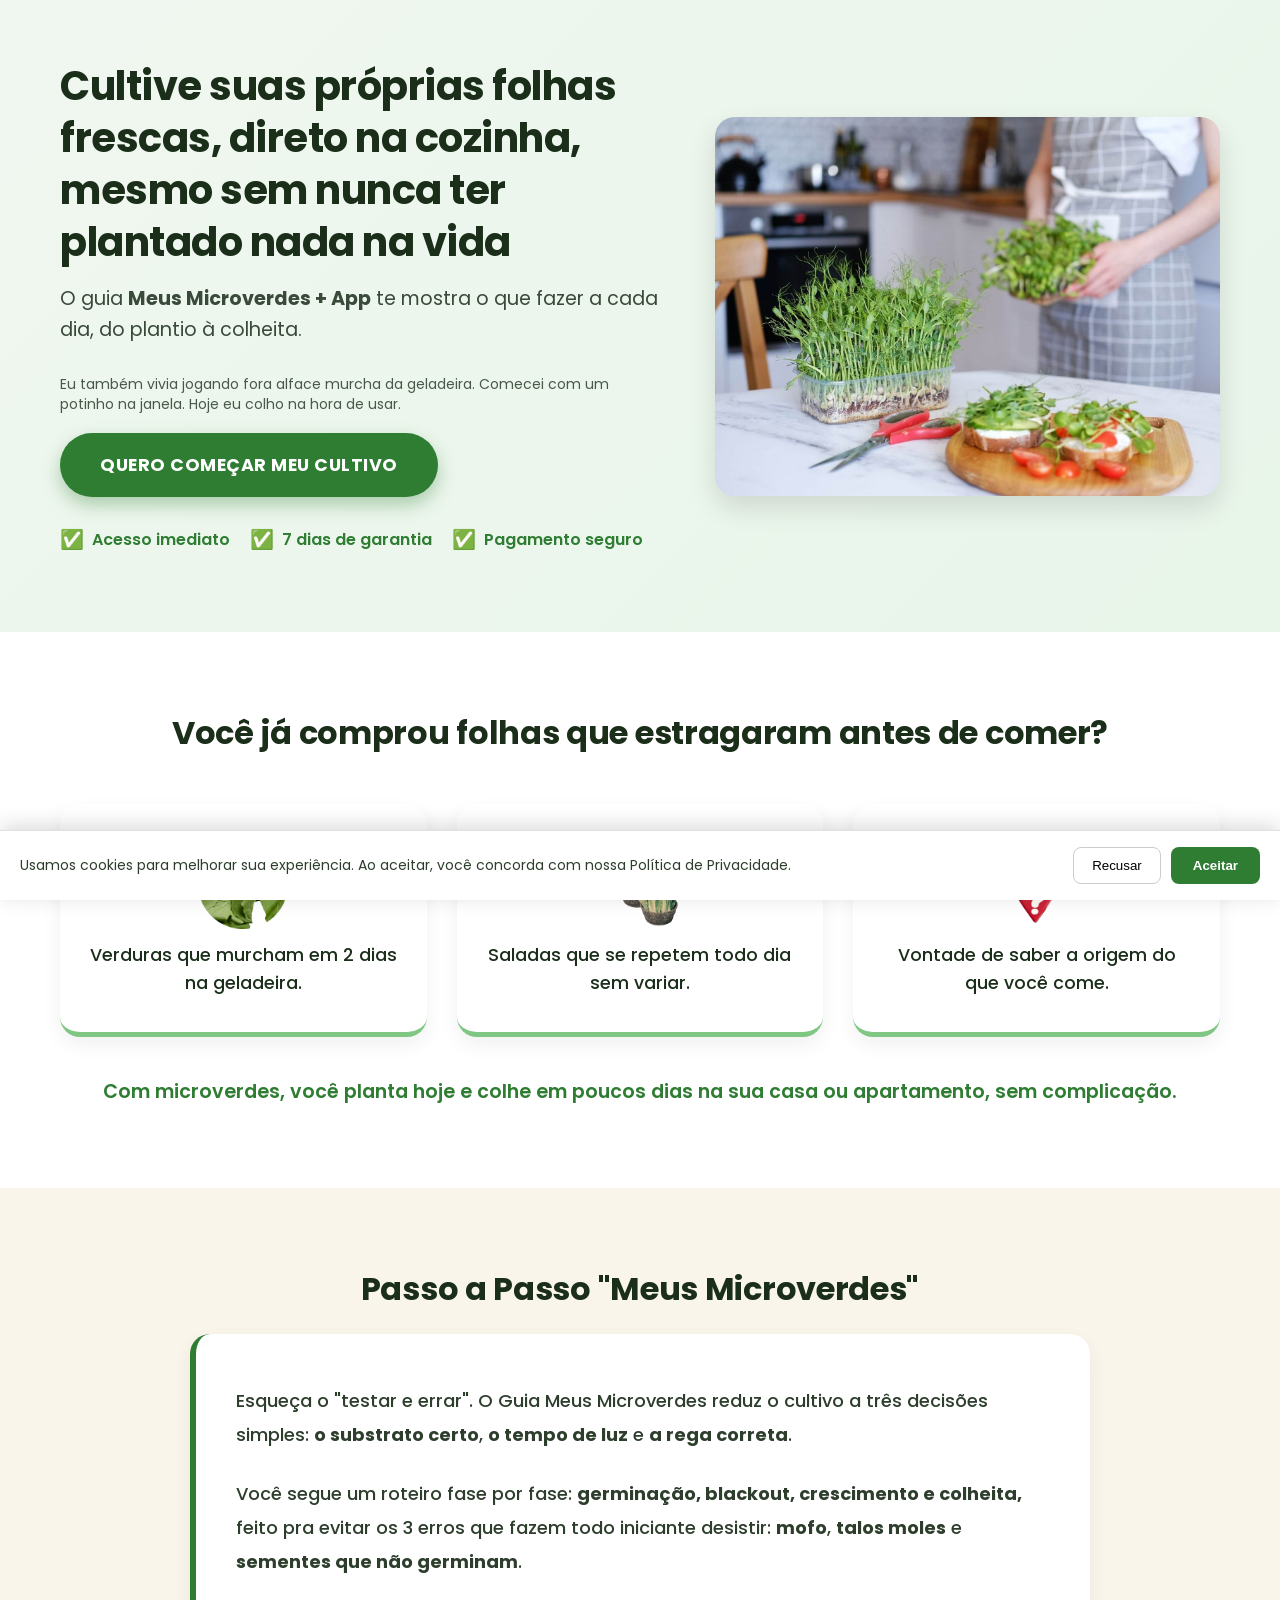
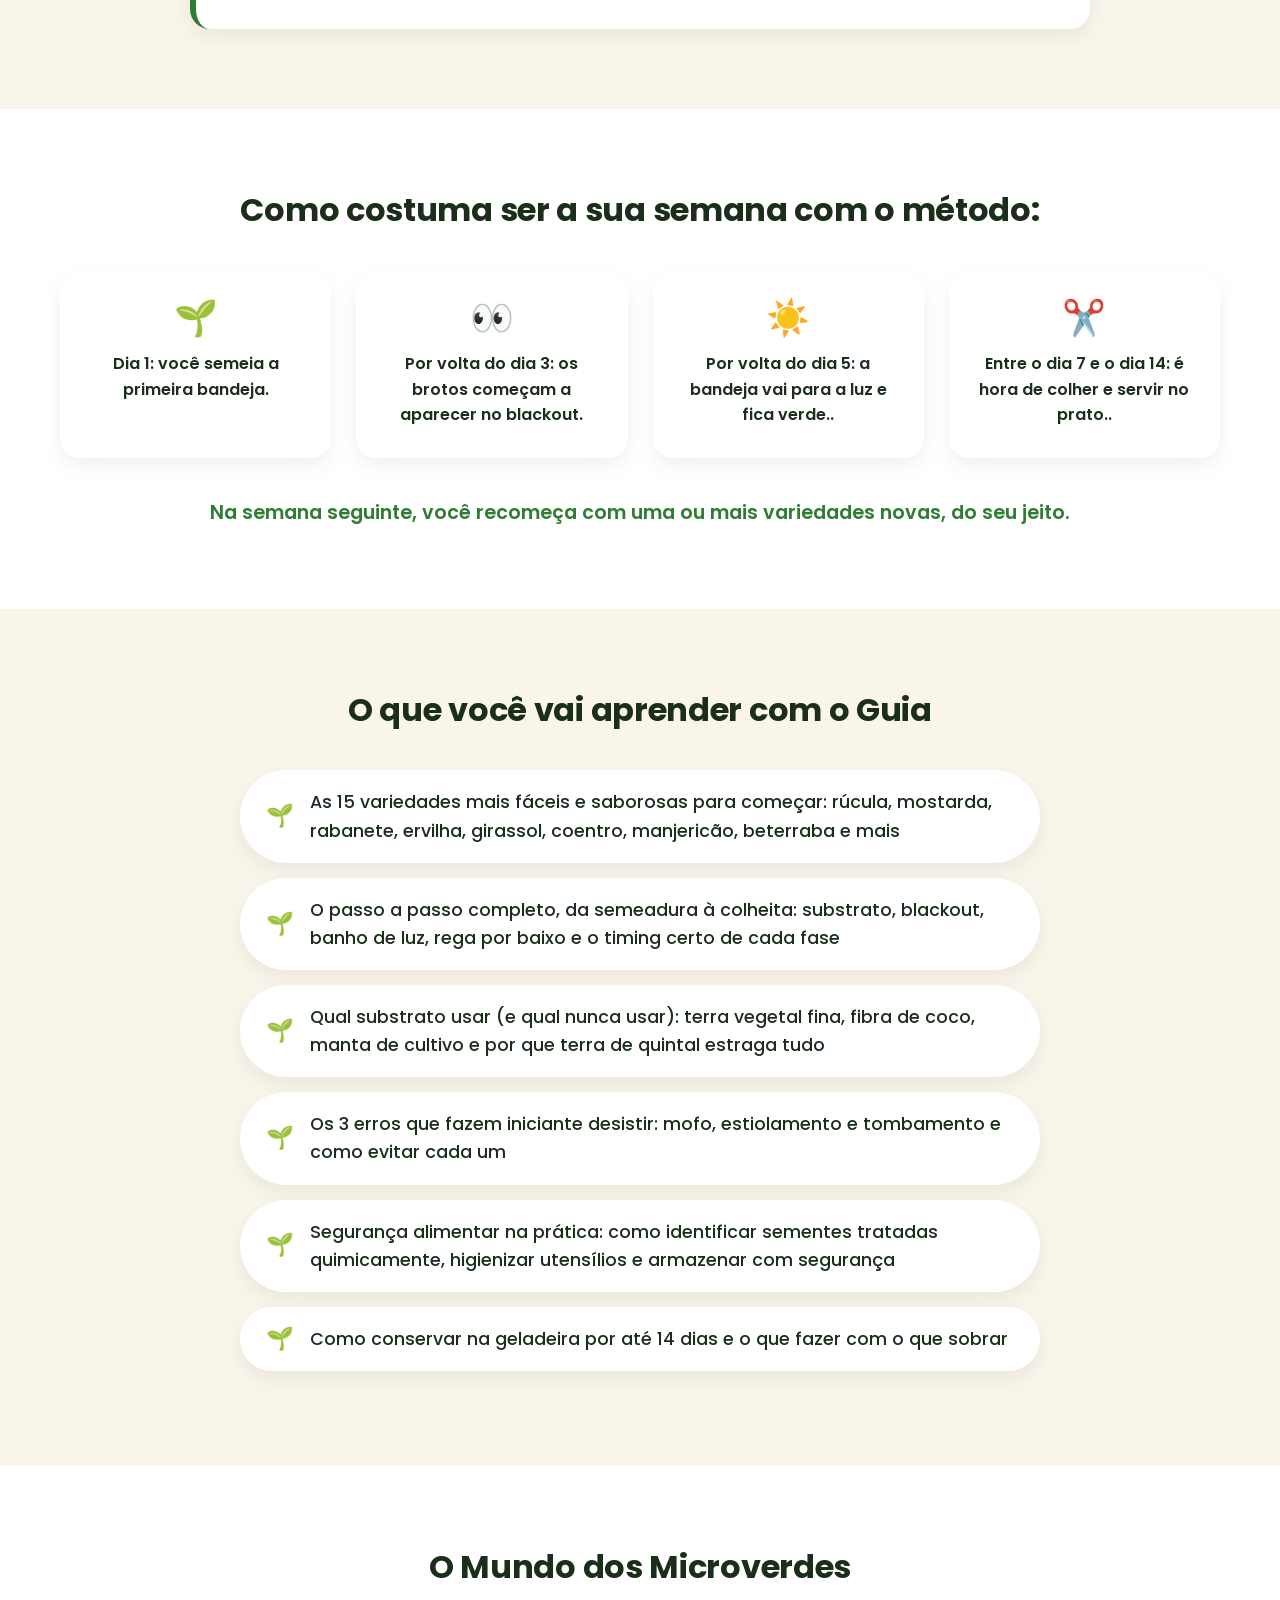
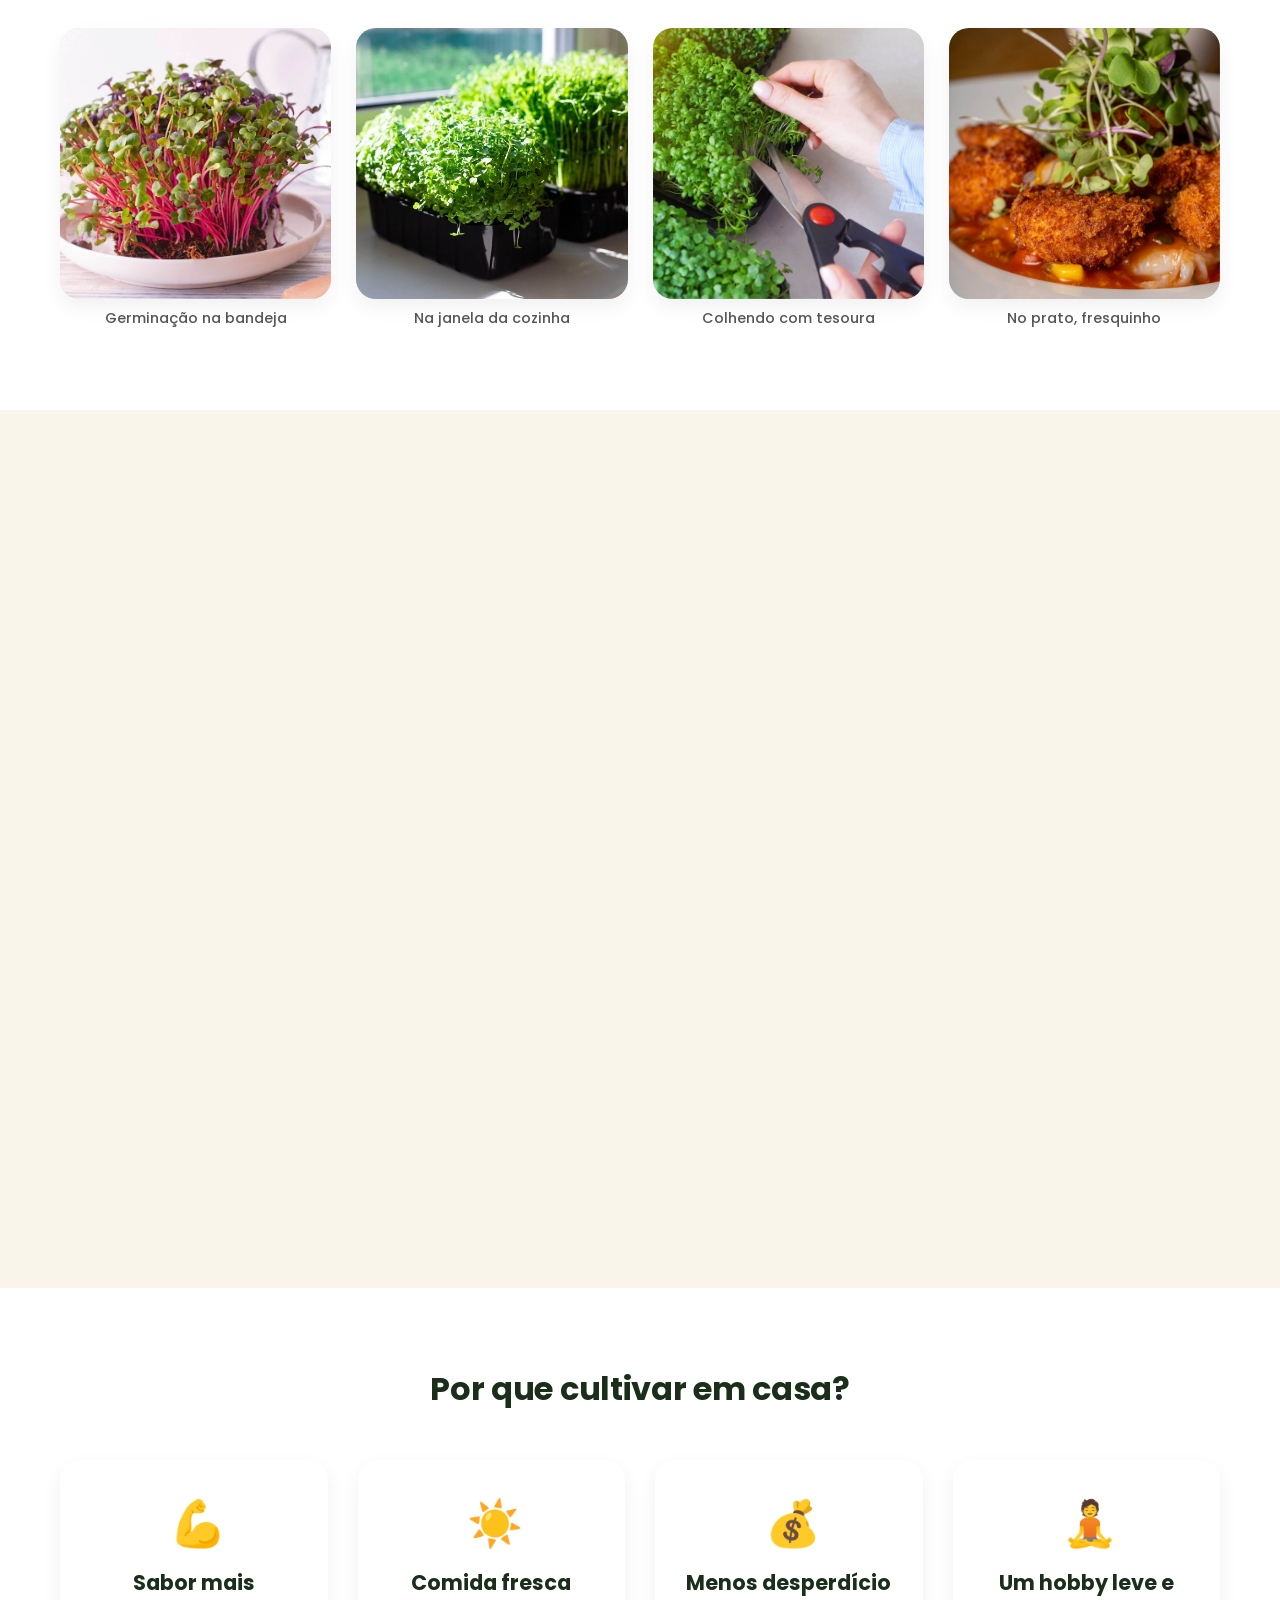
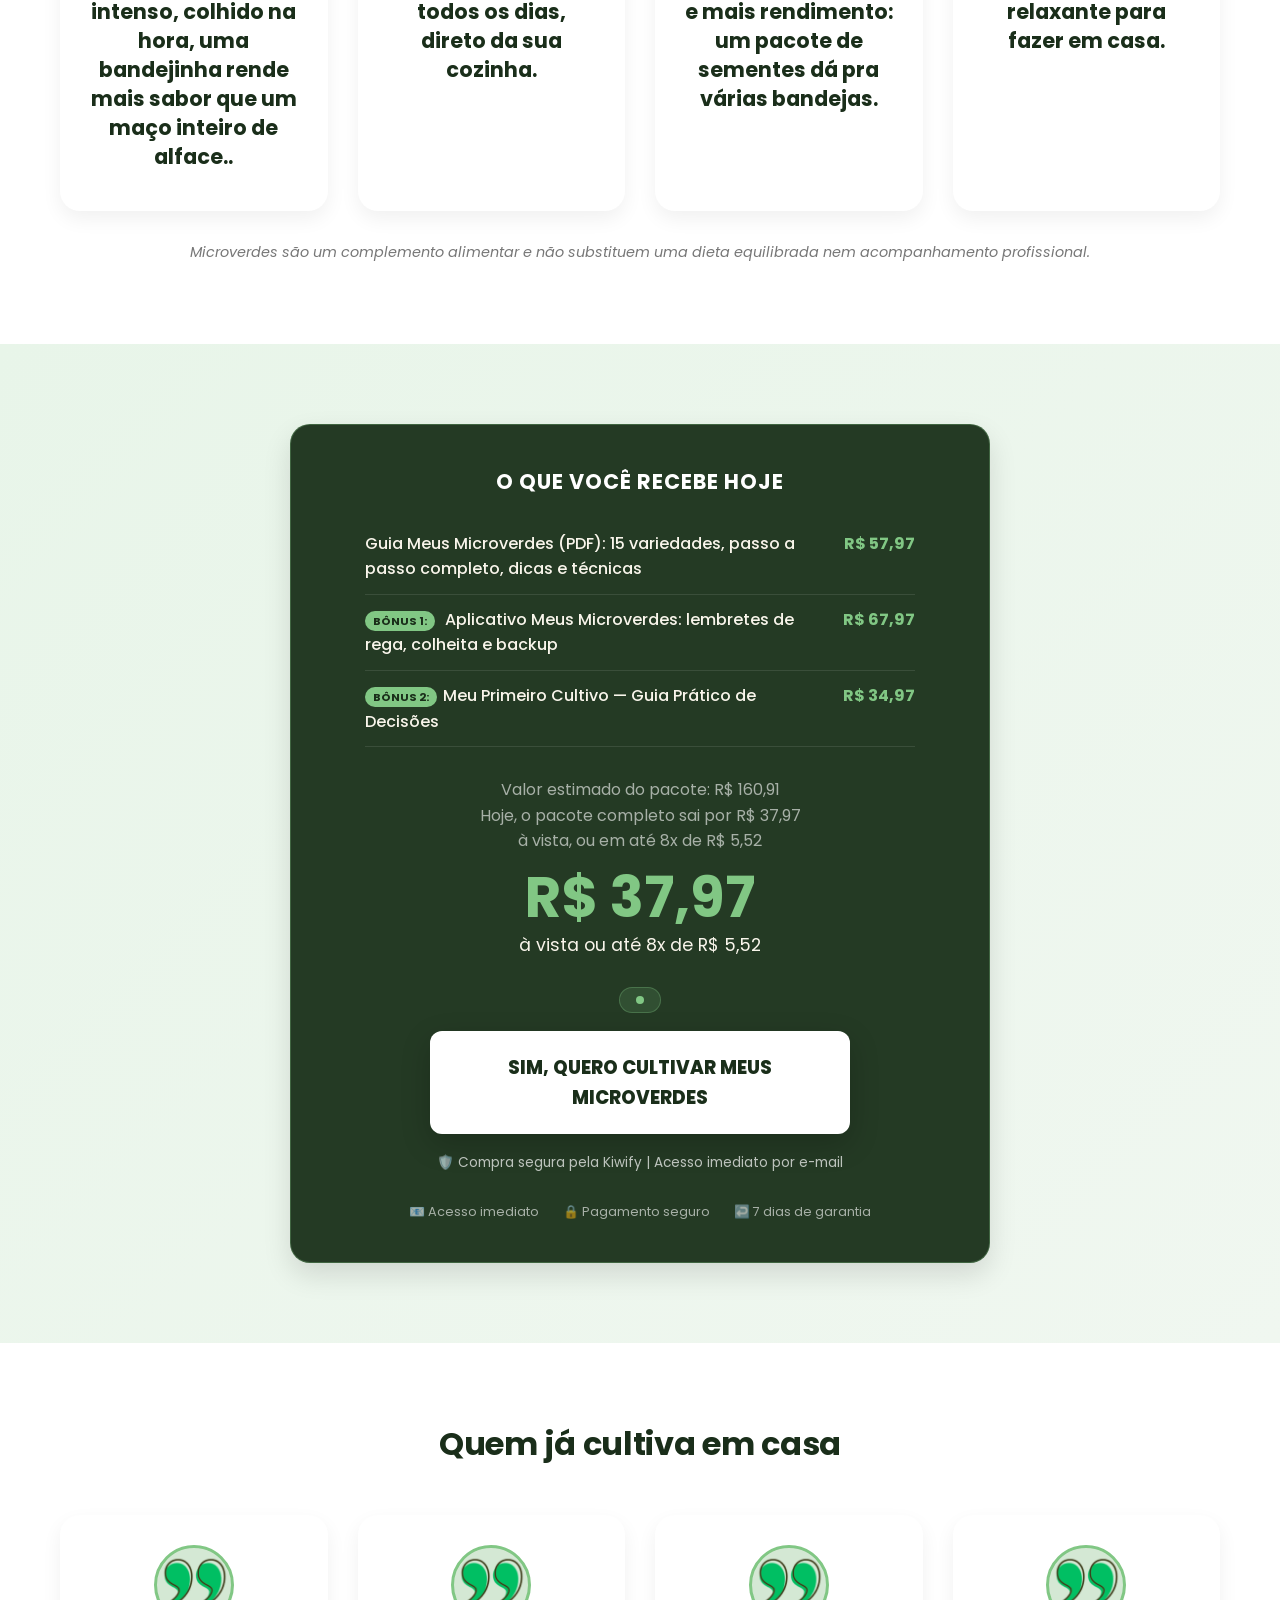
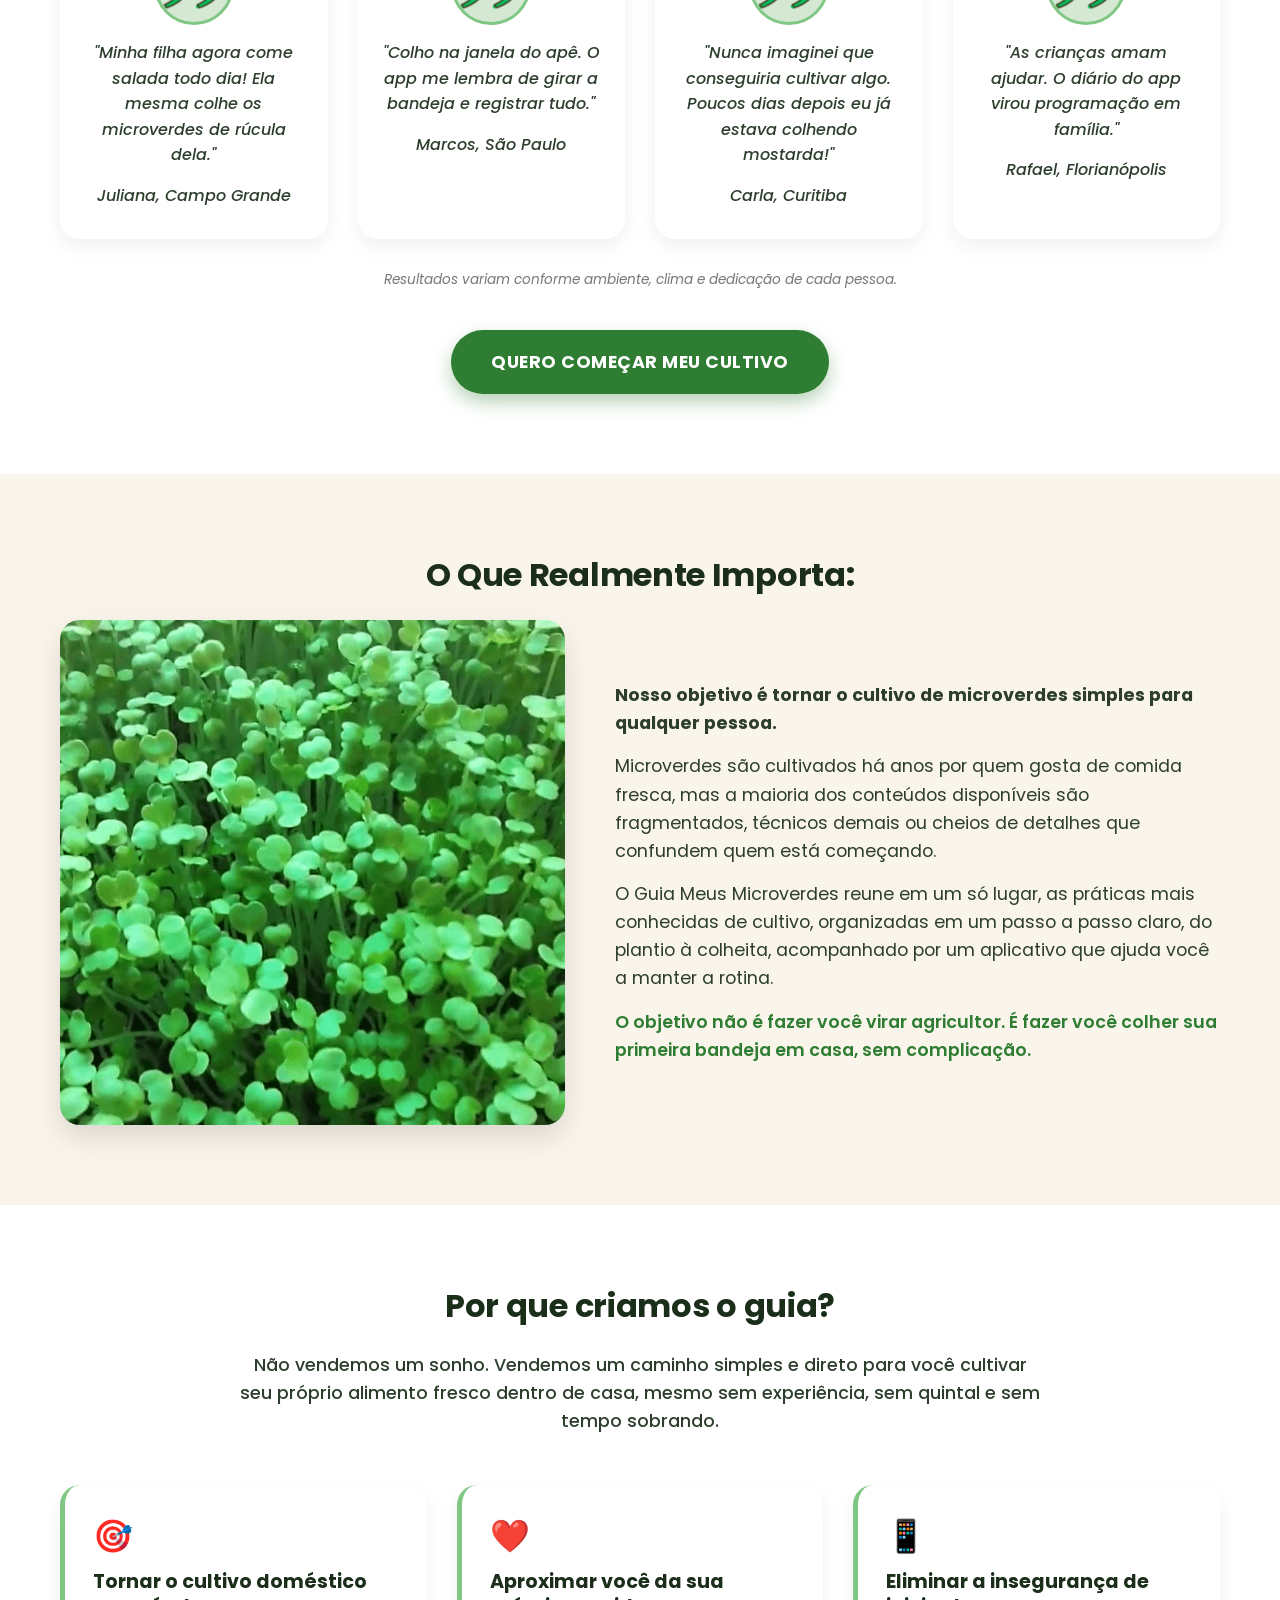
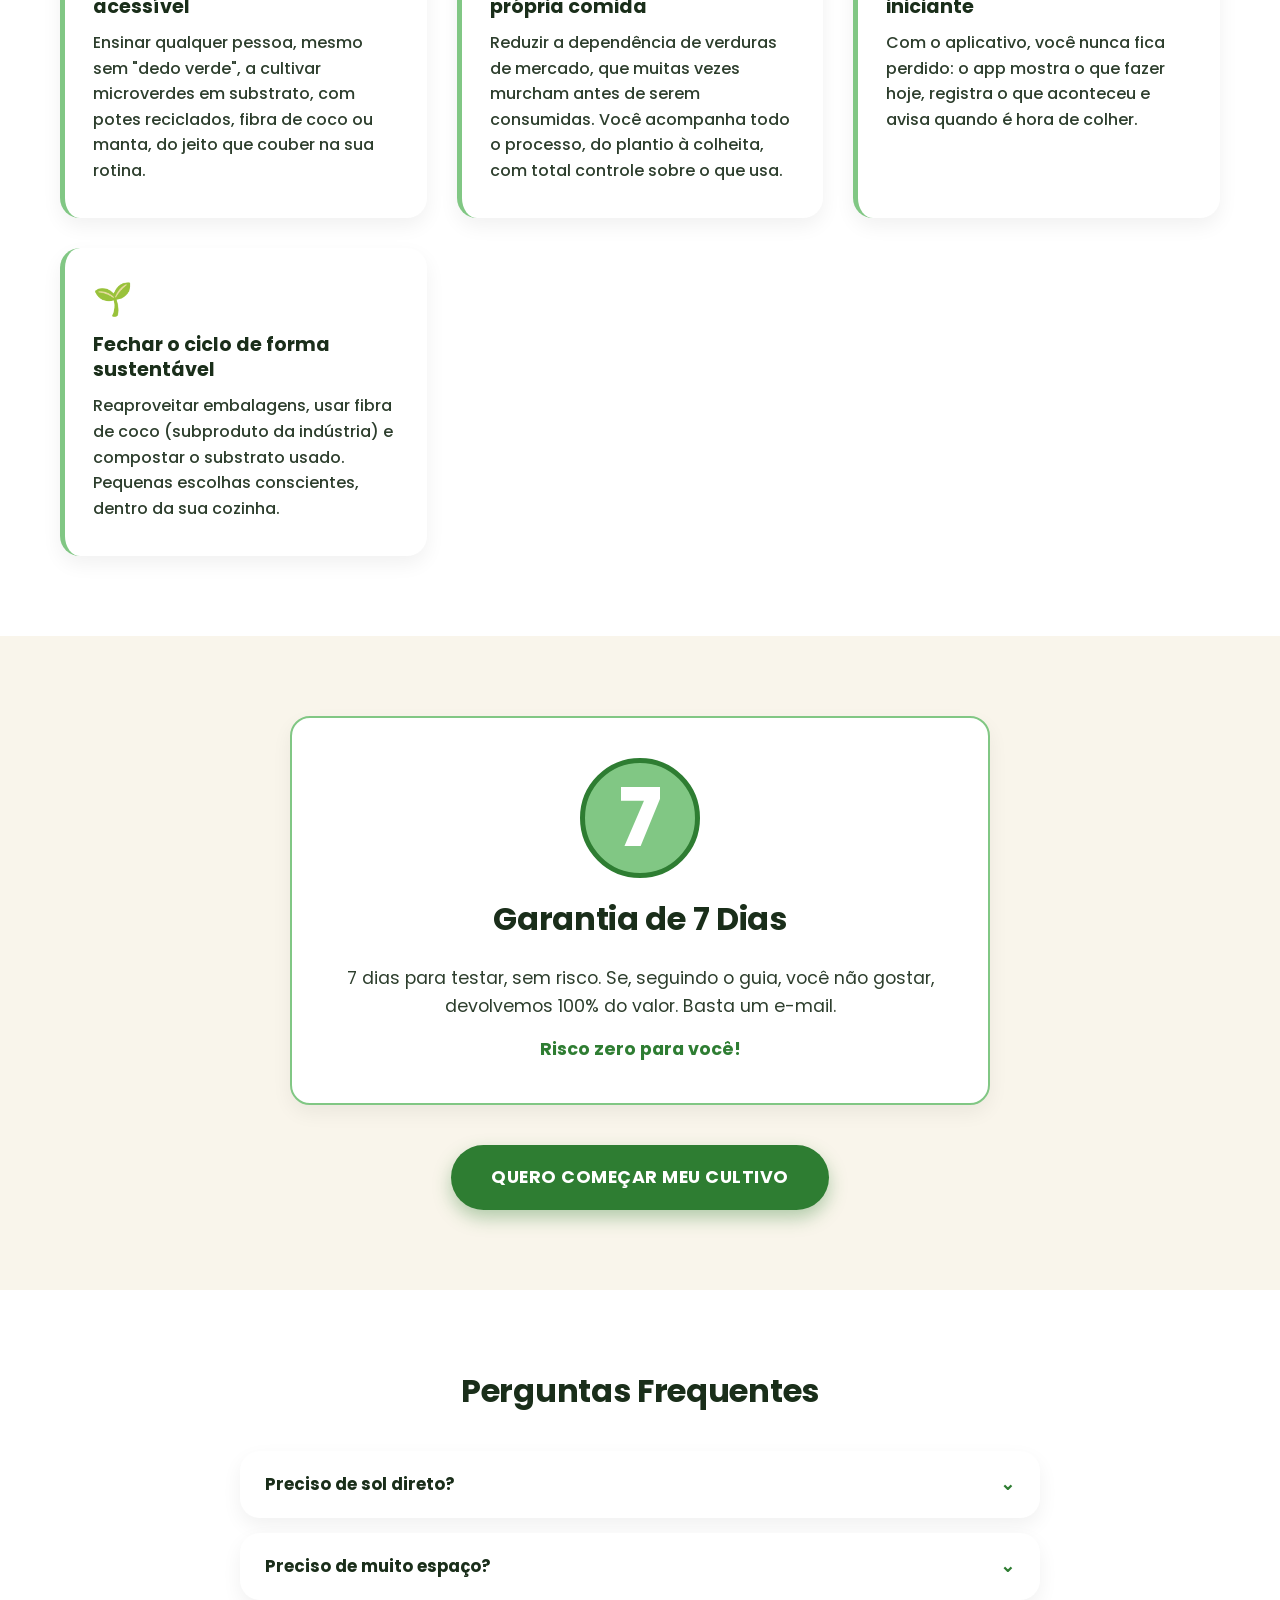
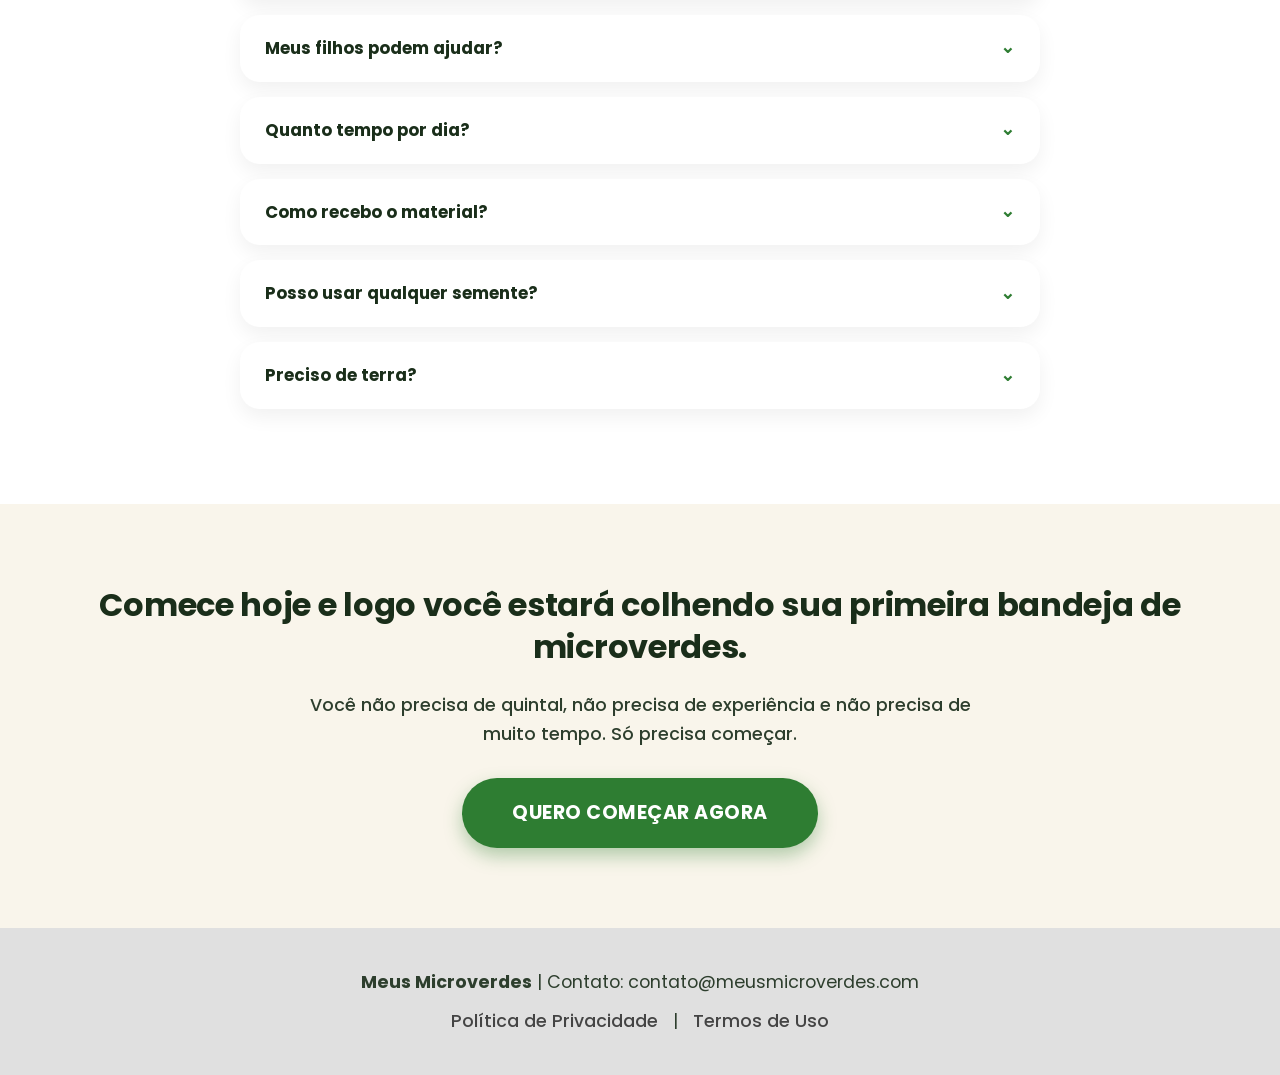
==== commit f9e32d19: "Update index.html" ====
--- a/index.html
+++ b/index.html
@@ -4,7 +4,7 @@
     <meta charset="UTF-8">
     <meta name="viewport" content="width=device-width, initial-scale=1.0">
     <link rel="icon" type="image/png" href="/favicon.png">
-    <title>Passo a Passo Meus Microverdes | Cultive Microverdes em Casa em 7 a 14 Dias</title>
+    <title>Passo a Passo Meus Microverdes | Cultive Microverdes em Casa</title>
     <meta name="description" content="O guia passo a passo + aplicativo que acompanha cada plantio. Cultive microverdes frescos na sua cozinha, mesmo em apartamento e sem experiência.">
     <link rel="preconnect" href="https://fonts.googleapis.com">
     <link rel="preconnect" href="https://fonts.gstatic.com" crossorigin>
@@ -690,11 +690,11 @@
         <div class="container">
             <div class="hero-grid">
                 <div class="hero-texto fade-in">
-                    <h1>Cultive folhas frescas na sua cozinha em 7 dias, mesmo em apartamento e sem nunca ter plantado</h1>
+                    <h1>Cultive suas próprias folhas frescas, direto na cozinha, mesmo sem nunca ter plantado nada na vida</h1>
                     <p class="hero-sub">O guia <strong>Meus Microverdes + App</strong> te mostra o que fazer a cada dia, do plantio à colheita.</p>
                     
                     <p style="font-size:14px; opacity:0.85; margin: 12px 0 18px 0; line-height:1.4;">
-                        Eu também deixava alface murchar na geladeira. Comecei com um potinho na janela e hoje colho sempre na hora de usar.
+                        Eu também vivia jogando fora alface murcha da geladeira. Comecei com um potinho na janela. Hoje eu colho na hora de usar.
                     </p>
 
                     <a href="https://pay.kiwify.com.br/Px3er04" class="btn btn-pulsar">QUERO COMEÇAR MEU CULTIVO</a>
@@ -731,7 +731,7 @@
                     <p>Vontade de saber a origem do que você come.</p>
                 </div>
             </div>
-            <p class="fade-in text-center" style="margin-top: 40px; font-size: 1.2rem; font-weight: 600; color: var(--verde-natureza);">Com microverdes, você planta hoje e colhe em poucos dias, fresquinhas e saudáveis.</p>
+            <p class="fade-in text-center" style="margin-top: 40px; font-size: 1.2rem; font-weight: 600; color: var(--verde-natureza);">Com microverdes, você planta hoje e colhe em poucos dias na sua casa ou apartamento, sem complicação.</p>
         </div>
     </section>
 
@@ -740,8 +740,8 @@
         <div class="container">
             <h2 class="fade-in">Passo a Passo "Meus Microverdes"</h2>
             <div class="mecanismo-box fade-in">
-                <p>O Passo a Passo do Guia "Meus Microverdes" reduz o cultivo a três decisões: <strong>o substrato certo</strong>, <strong>o tempo de luz</strong> e <strong>a rega correta</strong>.</p>
-                <p>Em vez de "testar e errar", você segue um roteiro fase por fase: <strong>germinação, blackout, crescimento e colheita, </strong> que evita os 3 erros que fazem iniciantes desistirem: <strong>mofo</strong>, <strong>talos moles</strong> e <strong>sementes que não germinam</strong>.</p>
+                <p>Esqueça o "testar e errar".  O Guia Meus Microverdes reduz o cultivo a três decisões simples: <strong>o substrato certo</strong>, <strong>o tempo de luz</strong> e <strong>a rega correta</strong>.</p>
+                <p>Você segue um roteiro fase por fase: <strong>germinação, blackout, crescimento e colheita, </strong> feito pra evitar os 3 erros que fazem todo iniciante desistir: <strong>mofo</strong>, <strong>talos moles</strong> e <strong>sementes que não germinam</strong>.</p>
             </div>
         </div>
     </section>
@@ -749,7 +749,7 @@
     <!-- 4. TRANSFORMAÇÃO -->
     <section class="bg-branco">
         <div class="container">
-            <h2 class="fade-in">Como vai ser sua semana:</h2>
+            <h2 class="fade-in">Como costuma ser a sua semana com o método:</h2>
             <div class="transformacao-grid">
                 <div class="transformacao-item fade-in">
                     <span class="emoji-icone">🌱</span>
@@ -757,18 +757,18 @@
                 </div>
                 <div class="transformacao-item fade-in">
                     <span class="emoji-icone">👀</span>
-                    <p>Dia 3: os brotos aparecem no blackout.</p>
+                    <p>Por volta do dia 3: os brotos começam a aparecer no blackout.</p>
                 </div>
                 <div class="transformacao-item fade-in">
                     <span class="emoji-icone">☀️</span>
-                    <p>Dia 5: a bandeja vai para a luz e fica verde.</p>
+                    <p>Por volta do dia 5: a bandeja vai para a luz e fica verde..</p>
                 </div>
                 <div class="transformacao-item fade-in">
                     <span class="emoji-icone">✂️</span>
-                    <p>Dia 7 a 14: você colhe e serve no prato.</p>
-                </div>
-            </div>
-            <p class="fade-in text-center" style="margin-top: 40px; font-size: 1.2rem; font-weight: 600; color: var(--verde-natureza);">E na semana seguinte, começa de novo com uma ou mais variedades novas como desejar.</p>
+                    <p>Entre o dia 7 e o dia 14: é hora de colher e servir no prato..</p>
+                </div>
+            </div>
+            <p class="fade-in text-center" style="margin-top: 40px; font-size: 1.2rem; font-weight: 600; color: var(--verde-natureza);">Na semana seguinte, você recomeça com uma ou mais variedades novas, do seu jeito.</p>
         </div>
     </section>
 
@@ -777,12 +777,12 @@
         <div class="container">
             <h2 class="fade-in">O que você vai aprender com o Guia</h2>
             <ul class="lista-aprender">
-                <li class="fade-in"><span class="emoji-icone">🌱</span> As 15 variedades mais fáceis e saborosas para começar (rúcula, mostarda, rabanete, ervilha, girassol, coentro, manjericão, beterraba e mais)</li>
-                <li class="fade-in"><span class="emoji-icone">🌱</span> O passo a passo completo da semeadura à colheita: preparo do substrato, blackout, banho de luz, rega por baixo e timing ideal</li>
-                <li class="fade-in"><span class="emoji-icone">🌱</span> Como escolher o substrato certo: terra vegetal fina, fibra de coco ou manta de cultivo e por que nunca usar terra de quintal</li>
-                <li class="fade-in"><span class="emoji-icone">🌱</span> Como evitar mofo, estiolamento e tombamento: os três problemas que mais fazem iniciantes desistirem</li>
-                <li class="fade-in"><span class="emoji-icone">🌱</span> Segurança alimentar: como identificar sementes tratadas quimicamente, higienizar utensílios e armazenar com segurança</li>
-                <li class="fade-in"><span class="emoji-icone">🌱</span> Como conservar na geladeira por até 14 dias e o que fazer com o excedente</li>
+                <li class="fade-in"><span class="emoji-icone">🌱</span> As 15 variedades mais fáceis e saborosas para começar: rúcula, mostarda, rabanete, ervilha, girassol, coentro, manjericão, beterraba e mais</li>
+                <li class="fade-in"><span class="emoji-icone">🌱</span> O passo a passo completo, da semeadura à colheita: substrato, blackout, banho de luz, rega por baixo e o timing certo de cada fase</li>
+                <li class="fade-in"><span class="emoji-icone">🌱</span> Qual substrato usar (e qual nunca usar): terra vegetal fina, fibra de coco, manta de cultivo e por que terra de quintal estraga tudo</li>
+                <li class="fade-in"><span class="emoji-icone">🌱</span> Os 3 erros que fazem iniciante desistir: mofo, estiolamento e tombamento e como evitar cada um</li>
+                <li class="fade-in"><span class="emoji-icone">🌱</span> Segurança alimentar na prática: como identificar sementes tratadas quimicamente, higienizar utensílios e armazenar com segurança</li>
+                <li class="fade-in"><span class="emoji-icone">🌱</span> Como conservar na geladeira por até 14 dias e o que fazer com o que sobrar</li>
             </ul>
         </div>
     </section>
@@ -826,13 +826,13 @@
             <div class="app-section fade-in">
                 <div class="app-grid">
                     <div class="app-texto">
-                        <h2 style="text-align: left;">Bônus:Aplicativo Meus Microverdes</h2>
-                        <p>Você não recebe apenas um guia em PDF. Recebe também o <strong>App Meus Microverdes</strong>, que acompanha cada bandeja do plantio à colheita.</p>
+                        <h2 style="text-align: left;">Bônus: Aplicativo Meus Microverdes</h2>
+                        <p>Você não recebe apenas um guia em PDF. Recebe também o <strong>App Meus Microverdes</strong>, que acompanha cada bandeja do plantio até a colheita.</p>
                         <ul class="app-lista">
                             <li><span class="emoji-icone">✅</span> Crie cultivos com variedade, data e nome da bandeja</li>
-                            <li><span class="emoji-icone">✅</span> Diário diário com umidade, ventilação, temperatura e irrigação</li>
-                            <li><span class="emoji-icone">✅</span> Checklist do dia e orientações por fase (germinação, blackout, crescimento, colheita)</li>
-                            <li><span class="emoji-icone">✅</span> Registro fotográfico da evolução</li>
+                            <li><span class="emoji-icone">✅</span> Registro diário de umidade, ventilação, temperatura e irrigação</li>
+                            <li><span class="emoji-icone">✅</span> Checklist do dia com orientações por fase: germinação, blackout, crescimento e colheita</li>
+                            <li><span class="emoji-icone">✅</span> Registro fotográfico da evolução de cada bandeja</li>
                             <li><span class="emoji-icone">✅</span> Histórico de colheitas com peso e avaliação</li>
                             <li><span class="emoji-icone">✅</span> Lembretes de rega, alertas inteligentes e backup dos seus dados</li>
                         </ul>
@@ -856,15 +856,15 @@
             <div class="beneficios-grid">
                 <div class="beneficio-card fade-in">
                     <span class="emoji-icone">💪</span>
-                    <h3>Sabor e nutrientes concentrados: colhidos novinhos, por isso uma bandejinha vale mais que um maço de alface. Você colhe na hora.</h3>
+                    <h3>Sabor mais intenso, colhido na hora, uma bandejinha rende mais sabor que um maço inteiro de alface..</h3>
                 </div>
                 <div class="beneficio-card fade-in">
                     <span class="emoji-icone">☀️</span>
-                    <h3>Comida fresca todos os dias, colhida na hora.</h3>
+                    <h3>Comida fresca todos os dias, direto da sua cozinha.</h3>
                 </div>
                 <div class="beneficio-card fade-in">
                     <span class="emoji-icone">💰</span>
-                    <h3>Economia real no mercado: um pacote de sementes rende várias bandejas.</h3>
+                    <h3>Menos desperdício e mais rendimento: um pacote de sementes dá pra várias bandejas.</h3>
                 </div>
                 <div class="beneficio-card fade-in">
                     <span class="emoji-icone">🧘</span>
@@ -887,25 +887,31 @@
                     <span class="item-valor" style="color: #81C784; font-weight: 700;">R$ 57,97</span>
                 </li>
                 <li style="display: flex; justify-content: space-between; padding: 12px 0; border-bottom: 1px solid rgba(255,255,255,0.1); color: #F9F5EB;">
-                    <span class="item-nome"><span style="background: #81C784; color: #1A2E1A; font-size: 0.7rem; font-weight: 700; padding: 2px 8px; border-radius: 20px; margin-right: 6px;">BÔNUS</span> Aplicativo Meus Microverdes: lembretes de rega, colheita e backup, etc.</span>
+                    <span class="item-nome"><span style="background: #81C784; color: #1A2E1A; font-size: 0.7rem; font-weight: 700; padding: 2px 8px; border-radius: 20px; margin-right: 6px;">BÔNUS 1:</span> Aplicativo Meus Microverdes: lembretes de rega, colheita e backup</span>
                     <span class="item-valor" style="color: #81C784; font-weight: 700;">R$ 67,97</span>
                 </li>
+                <li style="display: flex; justify-content: space-between; padding: 12px 0; border-bottom: 1px solid rgba(255,255,255,0.1); color: #F9F5EB;">
+                    <span class="item-nome"><span style="background: #81C784; color: #1A2E1A; font-size: 0.7rem; font-weight: 700; padding: 2px 8px; border-radius: 20px; margin-right: 6px;">BÔNUS 2:</span>Meu Primeiro Cultivo — Guia Prático de Decisões</span>
+                    <span class="item-valor" style="color: #81C784; font-weight: 700;">R$ 34,97</span>
+                </li>
             </ul>
 
-            <p style="text-align: center; color: rgba(255,255,255,0.6); margin: 20px 0 10px; font-size: 1rem;">Valor total: R$ 125,94</p>
+            <p style="text-align: center; color: rgba(255,255,255,0.6); margin: 20px 0 10px; font-size: 1rem;">Valor estimado do pacote: R$ 160,91
+            <br>Hoje, o pacote completo sai por R$ 37,97
+            <br>à vista, ou em até 8x de R$ 5,52</p>
             <p style="text-align: center; color: #81C784; font-size: 3.5rem; font-weight: 700; line-height: 1.2;">R$ 37,97</p>
             <p style="text-align: center; color: #F9F5EB; margin-bottom: 25px;">à vista ou até 8x de R$ 5,52</p>
 
             <div style="display: flex; flex-direction: column; align-items: center; gap: 18px; margin-top: 28px;">
                 <div style="display: inline-flex; align-items: center; gap: 8px; background: rgba(129,199,132,0.15); border: 1px solid rgba(129,199,132,0.3); color: #81C784; font-weight: 600; font-size: 0.85rem; padding: 8px 16px; border-radius: 100px;">
                     <span style="width: 8px; height: 8px; background: #81C784; border-radius: 50%; display: inline-block;"></span>
-                    Promoção por tempo limitado
+                    
                 </div>
 
                 <a href="https://pay.kiwify.com.br/Px3er04" style="background: #FFFFFF; color: #1A2E1A; padding: 22px 48px; border-radius: 12px; font-weight: 800; font-size: 1.15rem; text-decoration: none; width: 100%; max-width: 420px; text-align: center; box-shadow: 0 10px 30px rgba(0,0,0,0.2); display: block;">SIM, QUERO CULTIVAR MEUS MICROVERDES</a>
 
                 <div style="font-size: 0.85rem; color: rgba(255,255,255,0.7); text-align: center;">
-                    🛡️ Compra 100% segura pela Kiwify | Acesso imediato no seu e-mail
+                    🛡️ Compra segura pela Kiwify | Acesso imediato por e-mail
                 </div>
 
                 <div style="display: flex; gap: 24px; margin-top: 10px; flex-wrap: wrap; justify-content: center; font-size: 0.8rem; color: rgba(255,255,255,0.6);">
@@ -927,7 +933,7 @@
                     <div class="depoimento-foto">
                         <img src="depoimento.png" alt="Juliana, cliente real" loading="lazy">
                     </div>
-                    <p>"Minha filha agora come salada todo dia! Ela mesma colhe seus microverdes de rúcula."</p>
+                    <p>"Minha filha agora come salada todo dia! Ela mesma colhe os microverdes de rúcula dela."</p>
                     <p class="depoimento-nome">Juliana, Campo Grande</p>
                 </div>
                 <div class="depoimento-card fade-in">
@@ -941,7 +947,7 @@
                     <div class="depoimento-foto">
                         <img src="depoimento.png" alt="Carla, cliente real" loading="lazy">
                     </div>
-                    <p>"Nunca imaginei que conseguiria cultivar algo. Em 10 dias estava colhendo mostarda!"</p>
+                    <p>"Nunca imaginei que conseguiria cultivar algo. Poucos dias depois eu já estava colhendo mostarda!"</p>
                     <p class="depoimento-nome">Carla, Curitiba</p>
                 </div>
                 <div class="depoimento-card fade-in">
@@ -971,8 +977,8 @@
                 <div class="autoridade-texto">
                     <p><strong>Nosso objetivo é tornar o cultivo de microverdes simples para qualquer pessoa.</strong></p>
                     <p style="margin-top: 15px;">Microverdes são cultivados há anos por quem gosta de comida fresca, mas a maioria dos conteúdos disponíveis são fragmentados, técnicos demais ou cheios de detalhes que confundem quem está começando.</p>
-                    <p style="margin-top: 15px;">O Guia Meus Microverdes reune em um só lugar, as práticas mais conhecidas de cultivo, organizadas em um passo a passo claro, do plantio à colheita, e acompanhadas por um aplicativo que ajuda você a manter a rotina.</p>
-                    <p style="margin-top: 15px; font-weight: 600; color: var(--verde-natureza);">O objetivo não é fazer você virar agricultor. É fazer você colher sua primeira bandeja em casa, na próxima semana.</p>
+                    <p style="margin-top: 15px;">O Guia Meus Microverdes reune em um só lugar, as práticas mais conhecidas de cultivo, organizadas em um passo a passo claro, do plantio à colheita, acompanhado por um aplicativo que ajuda você a manter a rotina.</p>
+                    <p style="margin-top: 15px; font-weight: 600; color: var(--verde-natureza);">O objetivo não é fazer você virar agricultor. É fazer você colher sua primeira bandeja em casa, sem complicação.</p>
                 </div>
             </div>
         </div>
@@ -982,7 +988,7 @@
     <section class="bg-branco">
         <div class="container">
             <h2 class="fade-in">Por que criamos o guia?</h2>
-            <p class="fade-in" style="text-align: center; max-width: 800px; margin: 0 auto 20px; font-weight: 500;">Não vendemos um sonho. Vendemos um caminho simples, testado e seguro para você colher seu alimento fresco dentro de casa, mesmo sem experiência, sem quintal e sem tempo sobrando.</p>
+            <p class="fade-in" style="text-align: center; max-width: 800px; margin: 0 auto 20px; font-weight: 500;">Não vendemos um sonho. Vendemos um caminho simples e direto para você cultivar seu próprio alimento fresco dentro de casa, mesmo sem experiência, sem quintal e sem tempo sobrando.</p>
             <div class="porque-grid">
                 <div class="porque-card fade-in">
                     <span class="emoji-icone">🎯</span>
@@ -991,8 +997,8 @@
                 </div>
                 <div class="porque-card fade-in">
                     <span class="emoji-icone">❤️</span>
-                    <h3>Levar comida saudável para mais famílias</h3>
-                    <p>Reduzir a dependência de verduras de mercado, que muitas vezes murcham antes de serem consumidas. Você escolhe o que usa no cultivo, sem agrotóxicos.</p>
+                    <h3>Aproximar você da sua própria comida</h3>
+                    <p>Reduzir a dependência de verduras de mercado, que muitas vezes murcham antes de serem consumidas. Você acompanha todo o processo, do plantio à colheita, com total controle sobre o que usa.</p>
                 </div>
                 <div class="porque-card fade-in">
                     <span class="emoji-icone">📱</span>
@@ -1035,7 +1041,7 @@
                         <span class="emoji-icone">⌄</span>
                     </div>
                     <div class="faq-resposta">
-                        <p>Não. Basta luz natural indireta ou uma luminária simples. 4 a 6 horas de luz por dia já são suficientes.</p>
+                        <p>Não. Basta luz natural indireta ou uma luminária simples — de 4 a 6 horas de luz por dia já são suficientes.</p>
                     </div>
                 </div>
                 <div class="faq-item fade-in">
@@ -1044,7 +1050,7 @@
                         <span class="emoji-icone">⌄</span>
                     </div>
                     <div class="faq-resposta">
-                        <p>Uma bandeja cabe no balcão ou na janela. Potes reciclados de morango ou uva (3 a 5 cm de profundidade) já funcionam.</p>
+                        <p>Não. Uma bandeja cabe no balcão ou na janela. Potes reciclados de morango ou uva (3 a 5 cm de profundidade) já funcionam..</p>
                     </div>
                 </div>
                 <div class="faq-item fade-in">
@@ -1053,7 +1059,7 @@
                         <span class="emoji-icone">⌄</span>
                     </div>
                     <div class="faq-resposta">
-                        <p>Sim, é uma atividade leve para fazer em família, com supervisão de um adulto. O guia tem um capítulo dedicado a envolver crianças no cultivo.</p>
+                        <p>Sim — é uma atividade leve para fazer em família, sempre com supervisão de um adulto. O guia tem um capítulo dedicado a envolver crianças no cultivo.</p>
                     </div>
                 </div>
                 <div class="faq-item fade-in">
@@ -1062,16 +1068,16 @@
                         <span class="emoji-icone">⌄</span>
                     </div>
                     <div class="faq-resposta">
-                        <p>Cerca de 5 minutos. Observar, regar por baixo e girar a bandeja. O aplicativo te orienta no que fazer a cada dia.</p>
+                        <p>Cerca de 5 minutos: observar, regar por baixo e girar a bandeja. O aplicativo te orienta no que fazer a cada dia.</p>
                     </div>
                 </div>
                 <div class="faq-item fade-in">
                     <div class="faq-pergunta">
-                        <span>Como recebo?</span>
+                        <span>Como recebo o material?</span>
                         <span class="emoji-icone">⌄</span>
                     </div>
                     <div class="faq-resposta">
-                        <p>Por e-mail, logo após a confirmação do pagamento. Você recebe o Guia completo em PDF + acesso ao aplicativo Meus Microverdes.</p>
+                        <p>Por e-mail, logo após a confirmação do pagamento. Você recebe o Guia completo em PDF + acesso ao aplicativo Meus Microverdes.s.</p>
                     </div>
                 </div>
                 <div class="faq-item fade-in">
@@ -1080,7 +1086,7 @@
                         <span class="emoji-icone">⌄</span>
                     </div>
                     <div class="faq-resposta">
-                        <p>Use sementes próprias para cultivo de microverdes. O guia explica como escolher e onde comprar. Evite sementes tratadas quimicamente (com corantes artificiais).</p>
+                        <p>Use sementes próprias para cultivo de microverdes. O guia explica como escolher e onde comprar, e como evitar sementes tratadas com corantes artificiais.</p>
                     </div>
                 </div>
                 <div class="faq-item fade-in">
@@ -1089,7 +1095,7 @@
                         <span class="emoji-icone">⌄</span>
                     </div>
                     <div class="faq-resposta">
-                        <p>Não é obrigatório. O guia mostra alternativas ao substrato tradicional, como fibra de coco e manta de cultivo. Você pode começar com terra vegetal fina, que é barata e fácil de encontrar.</p>
+                        <p>Não é obrigatório. O guia mostra alternativas, como fibra de coco e manta de cultivo, ou você pode começar com terra vegetal fina, barata e fácil de encontrar.</p>
                     </div>
                 </div>
             </div>
@@ -1099,7 +1105,7 @@
     <!-- 15. CTA FINAL -->
     <section class="bg-bege">
         <div class="container text-center fade-in">
-            <h2>Comece hoje e, na semana que vem, colha sua primeira bandeja de microverdes.</h2>
+            <h2>Comece hoje e logo você estará colhendo sua primeira bandeja de microverdes.</h2>
             <p style="max-width: 700px; margin: 0 auto 30px; font-weight: 500;">Você não precisa de quintal, não precisa de experiência e não precisa de muito tempo. Só precisa começar.</p>
             <a href="https://pay.kiwify.com.br/Px3er04" class="btn btn-pulsar" style="font-size: 1.2rem; padding: 20px 50px;">QUERO COMEÇAR AGORA</a>
         </div>
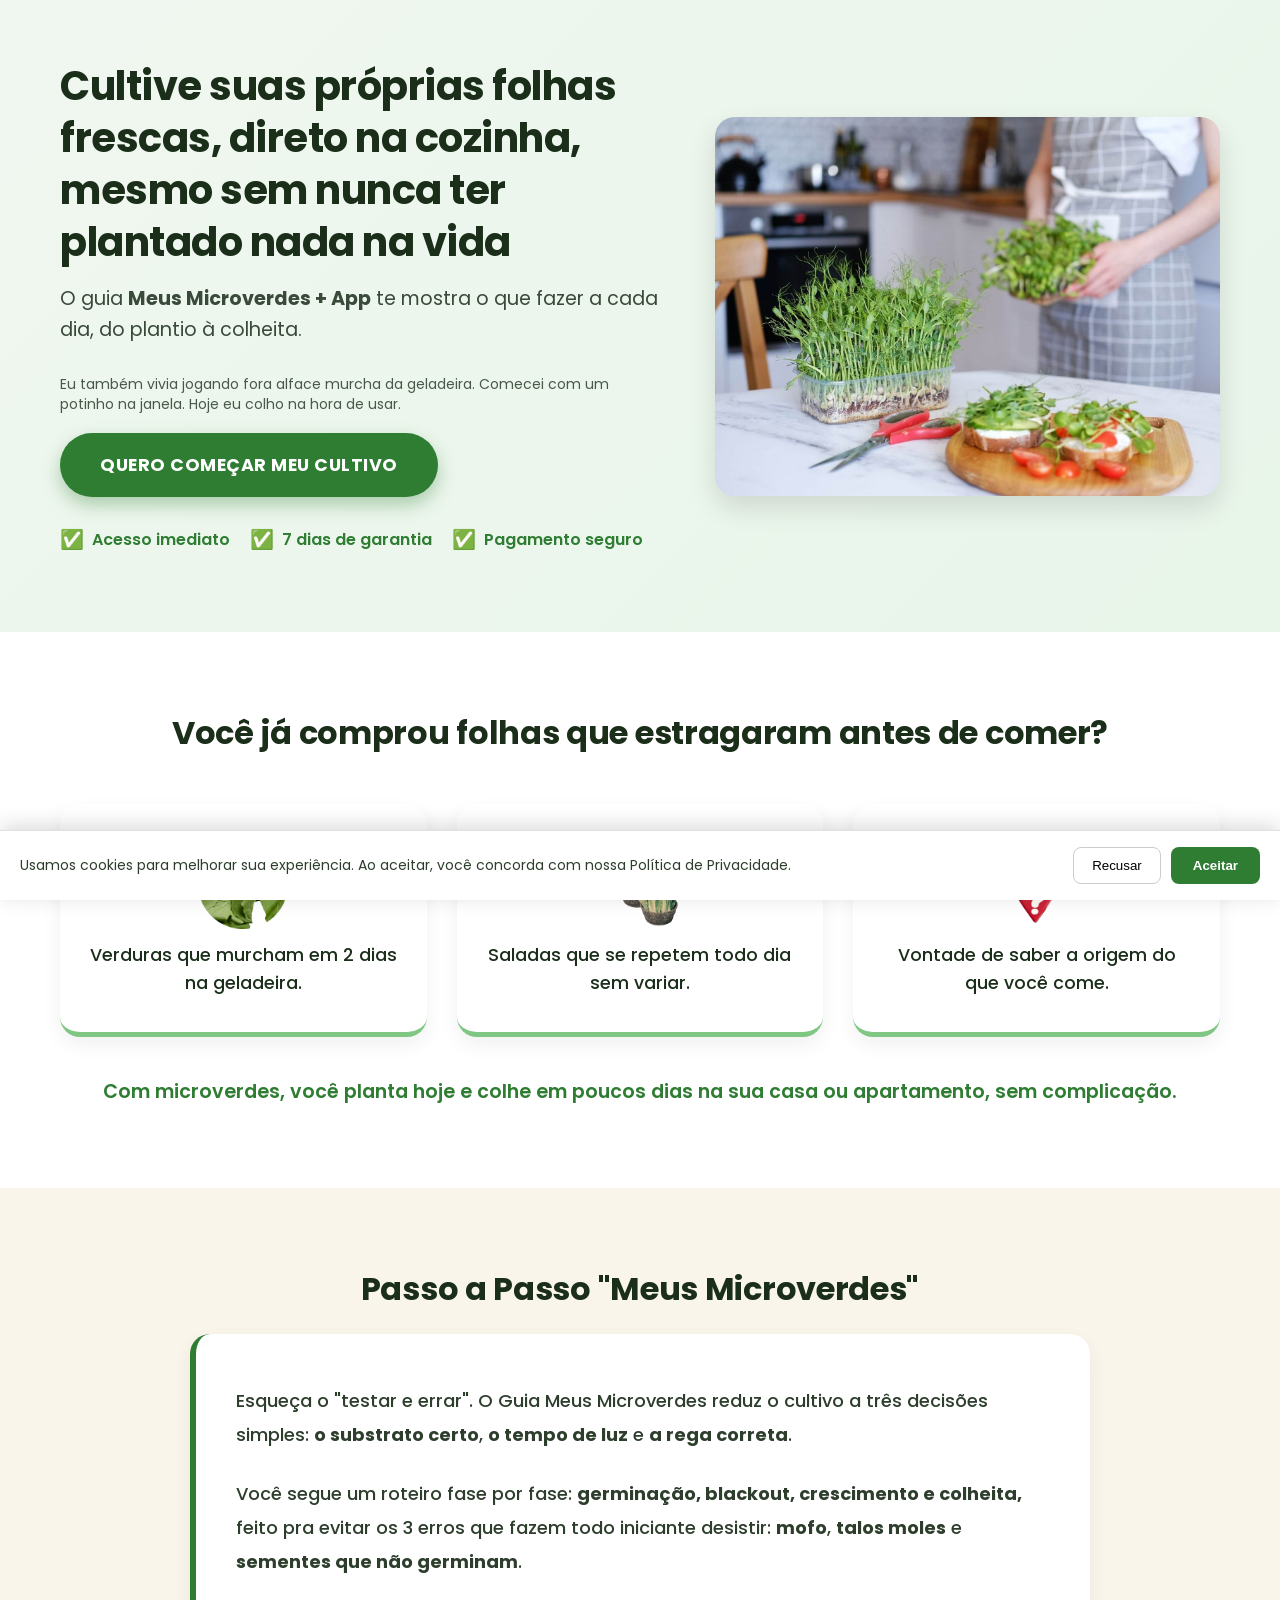
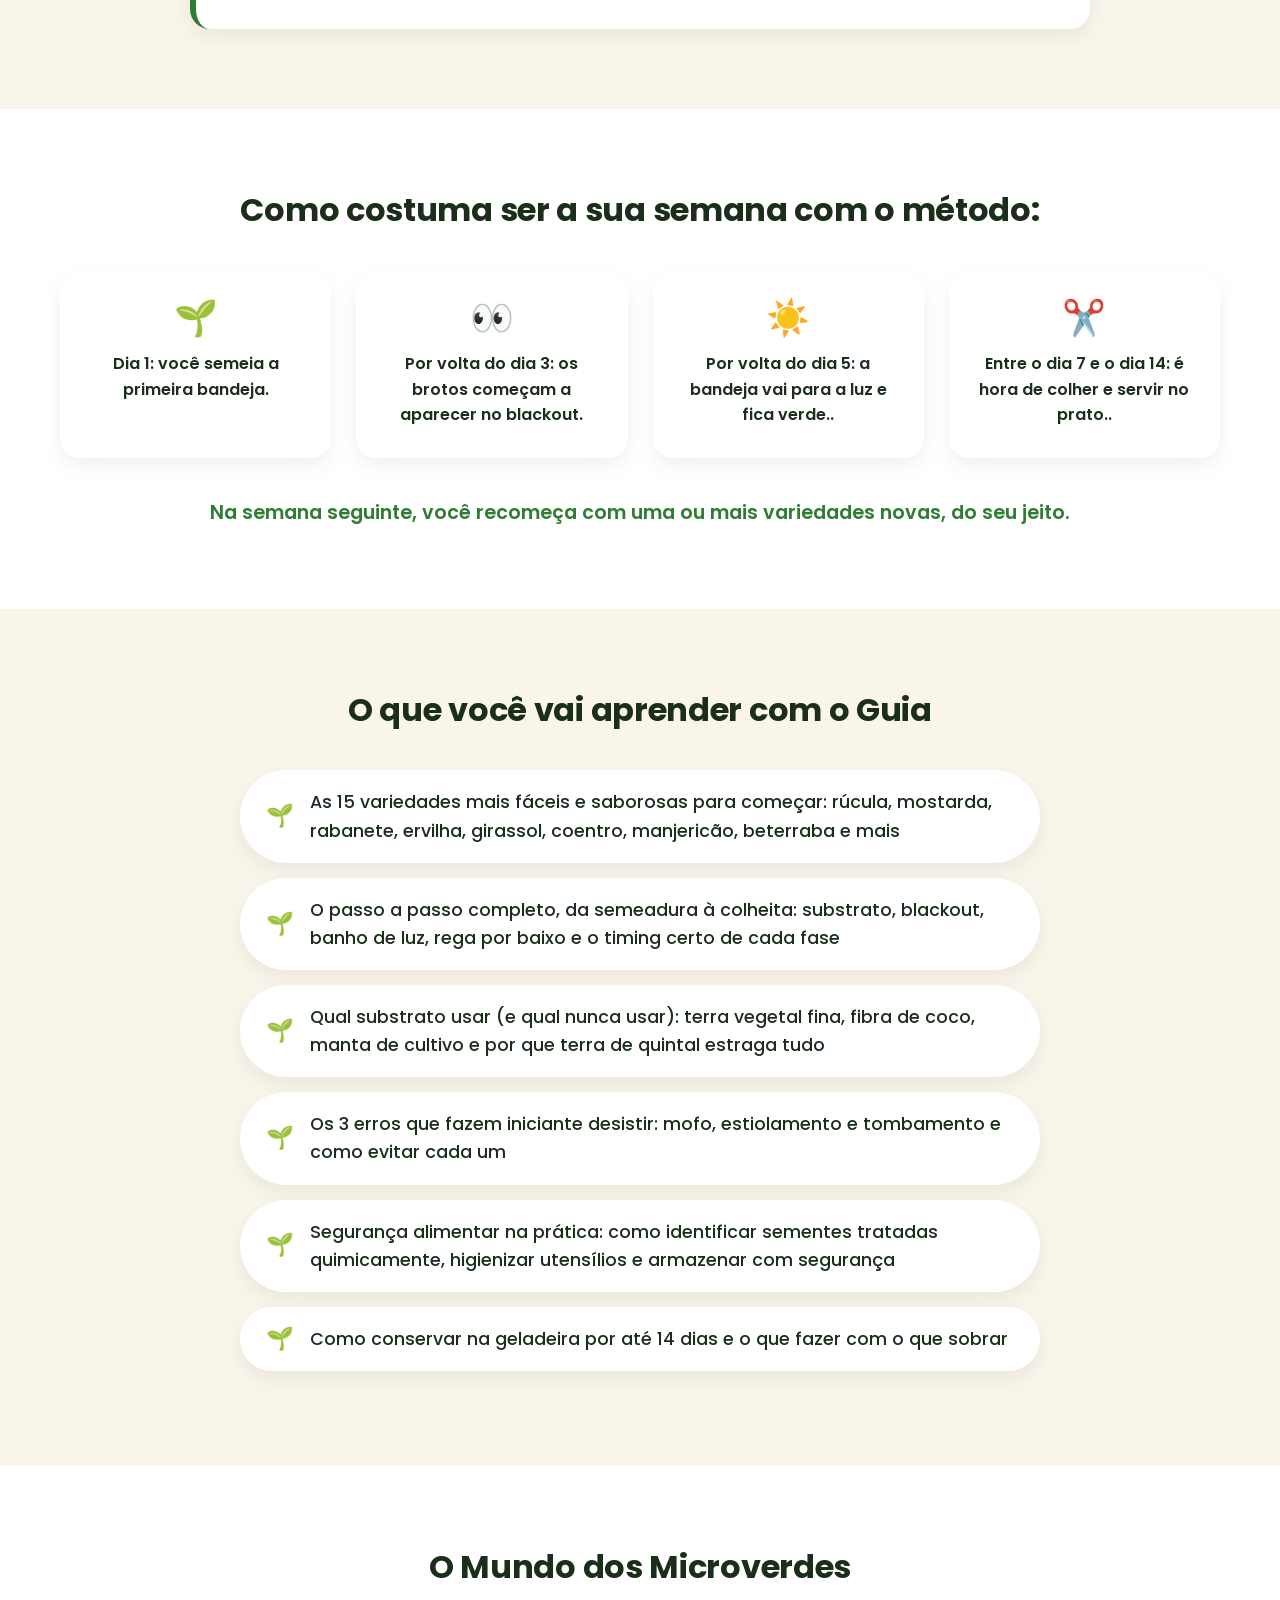
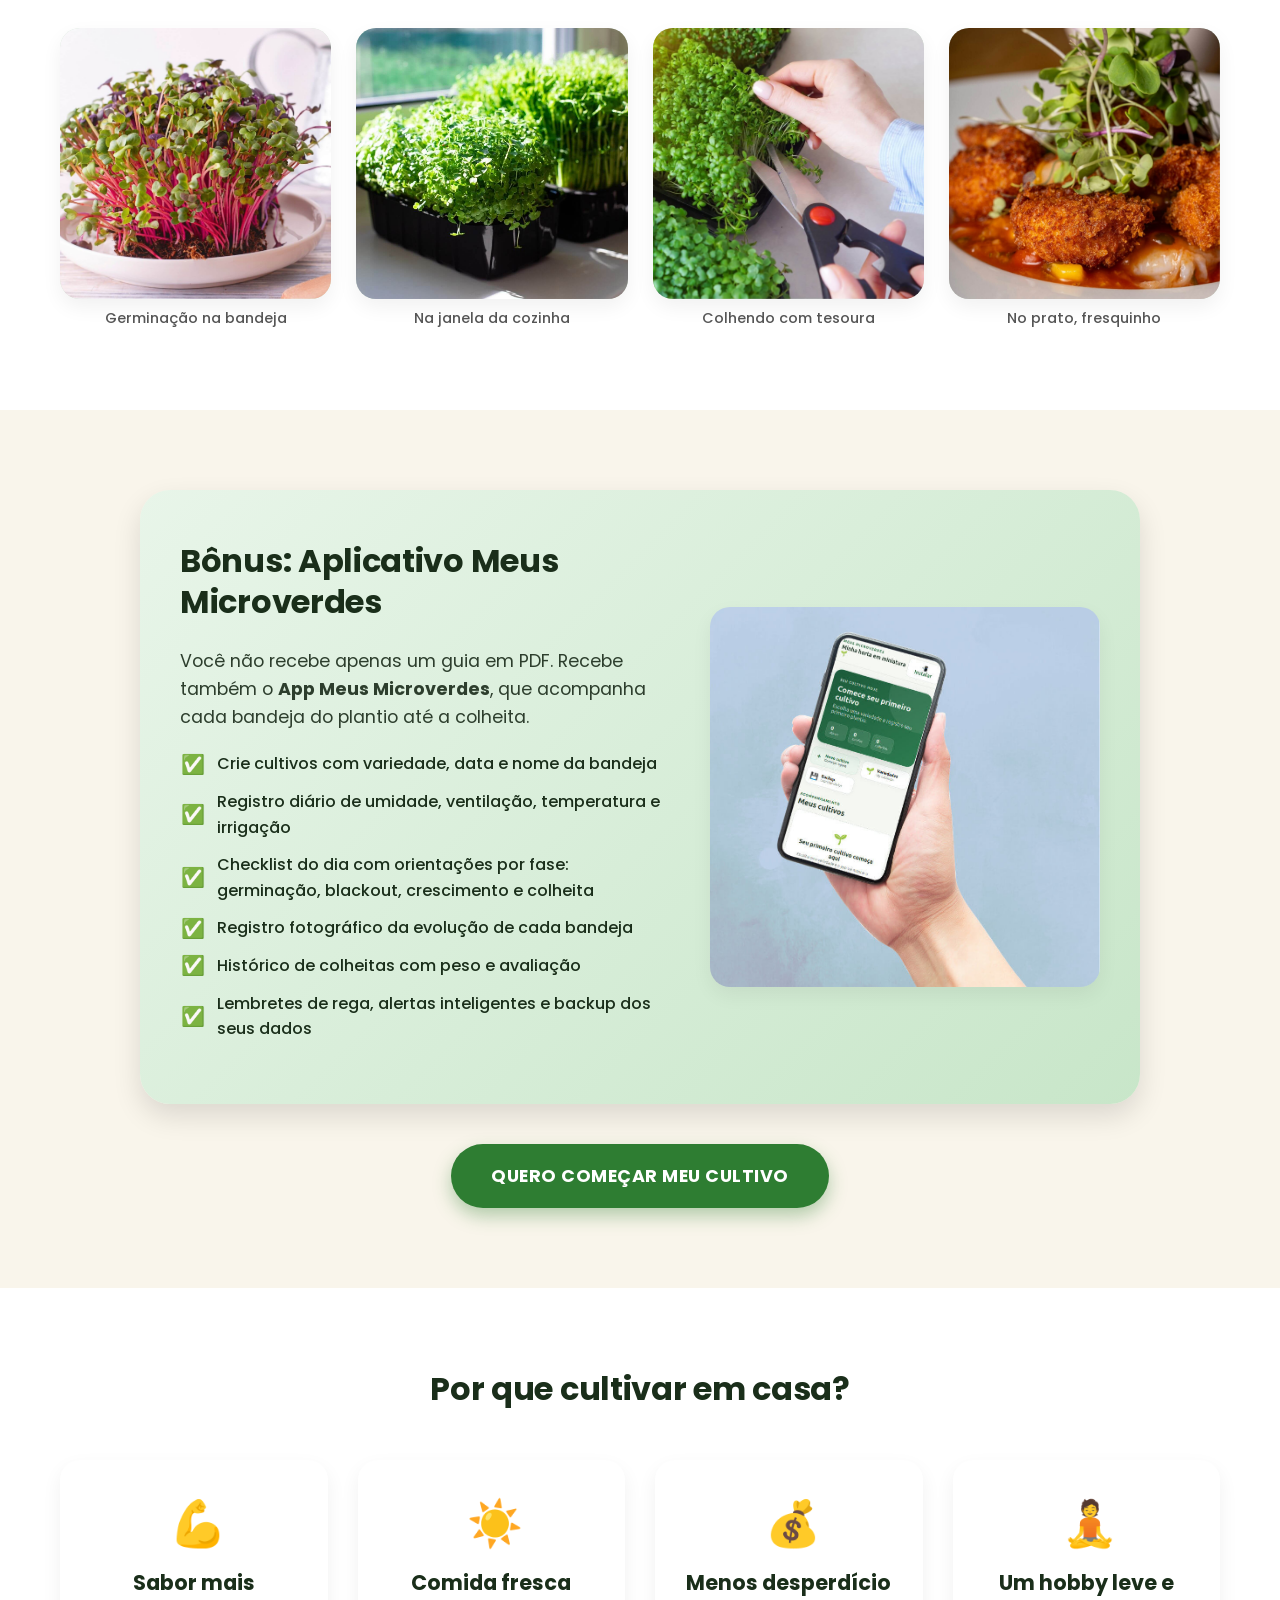
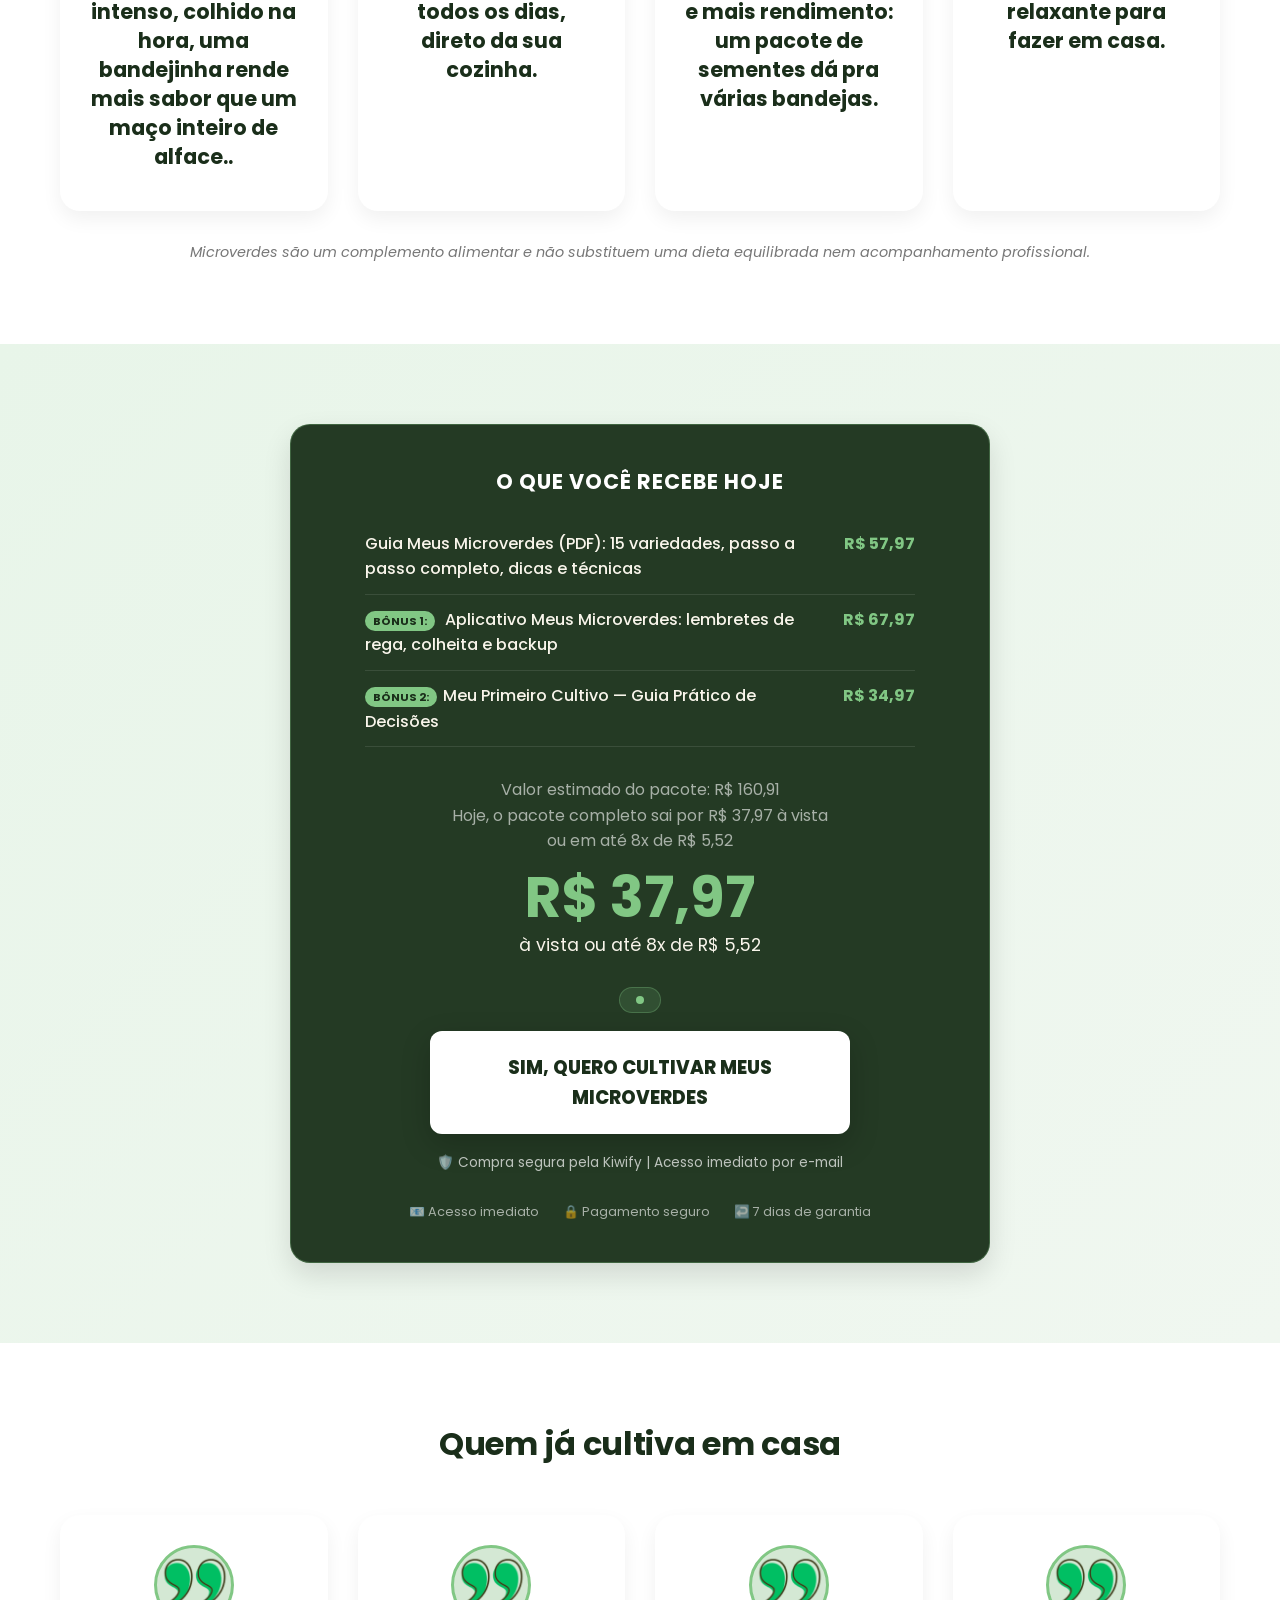
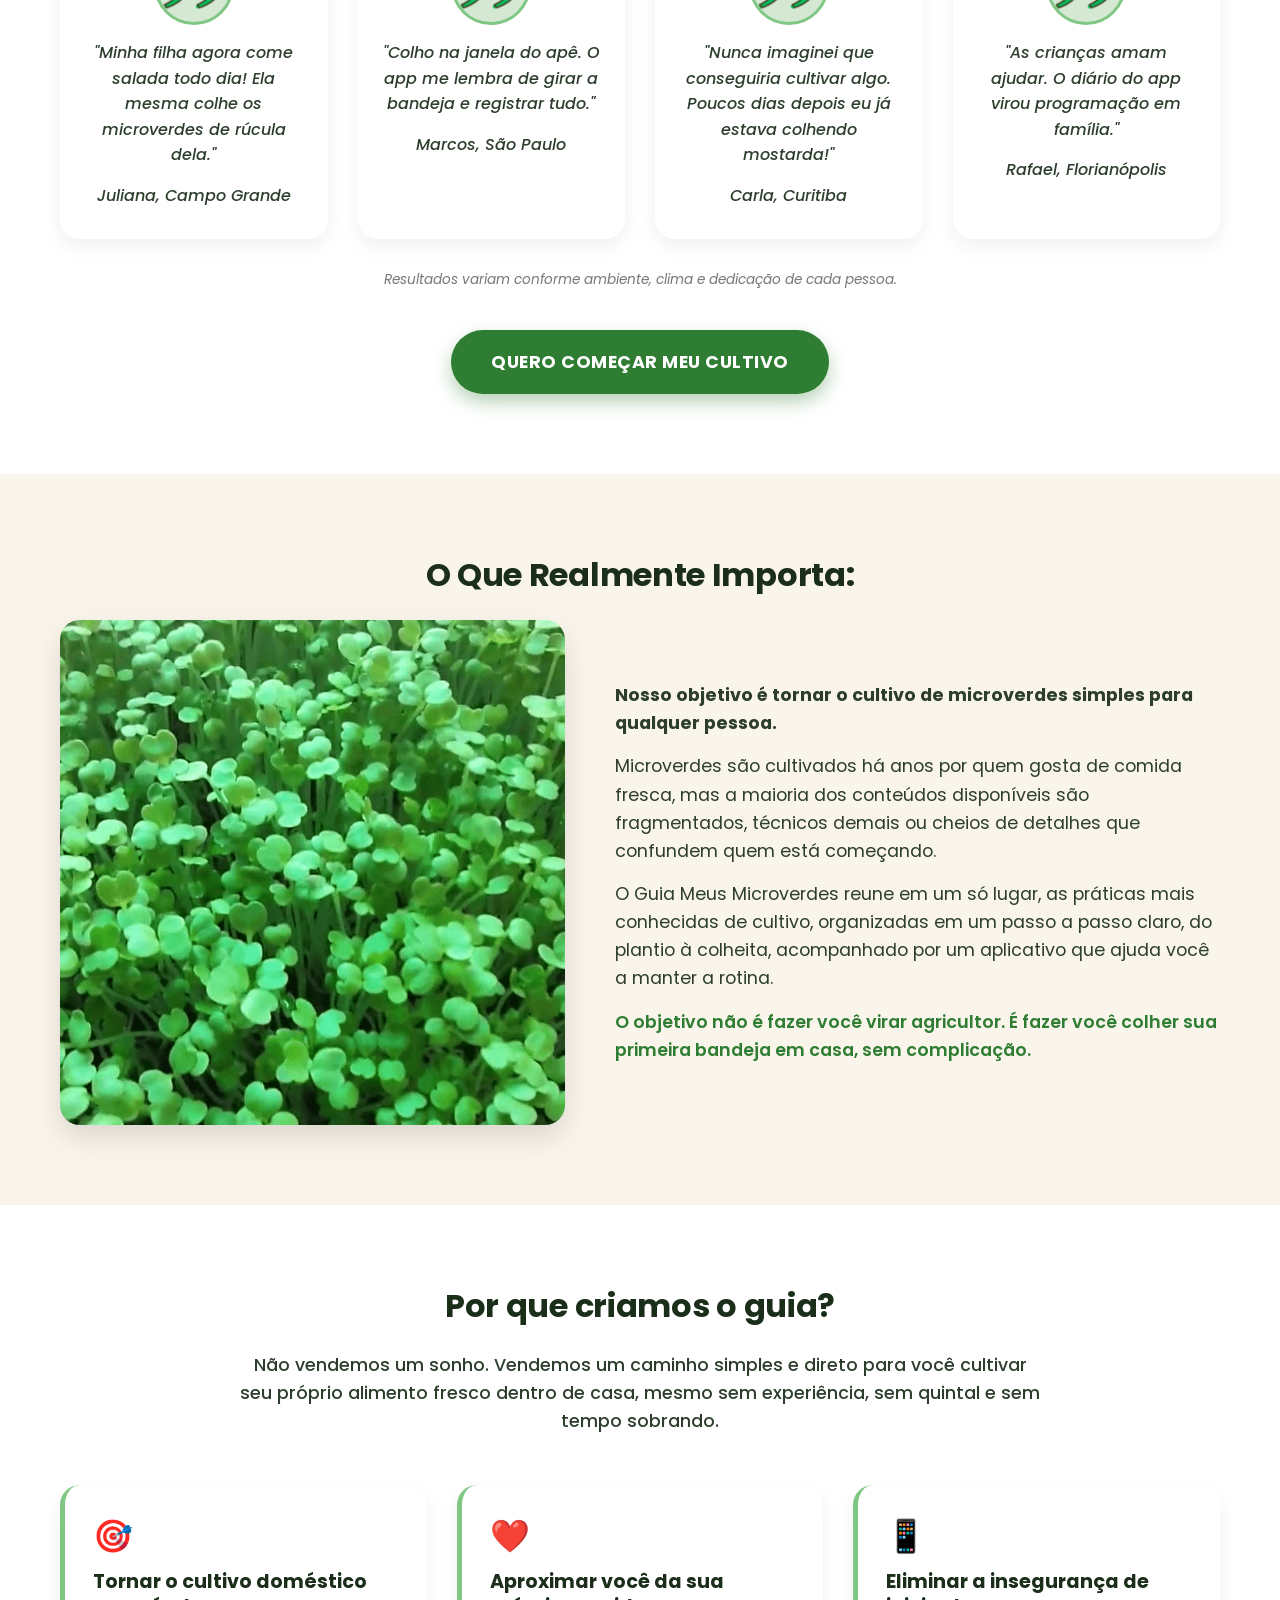
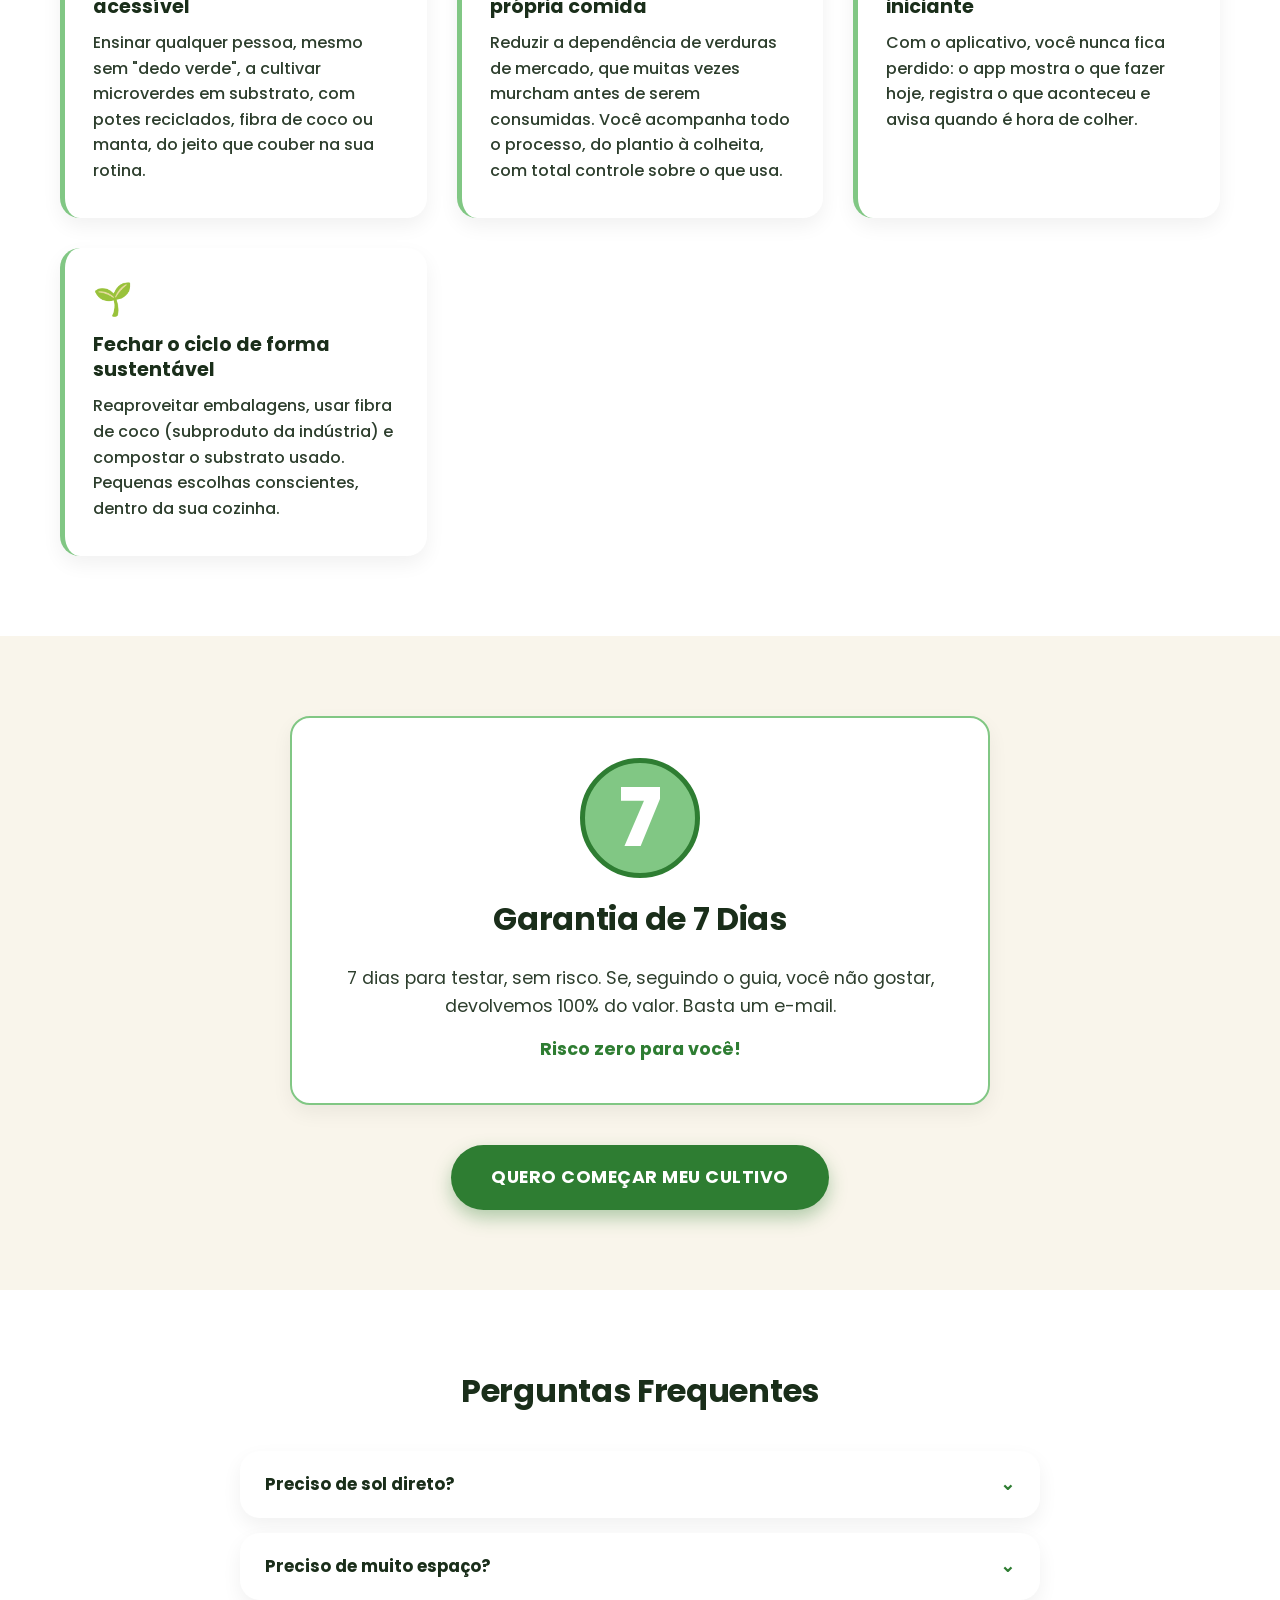
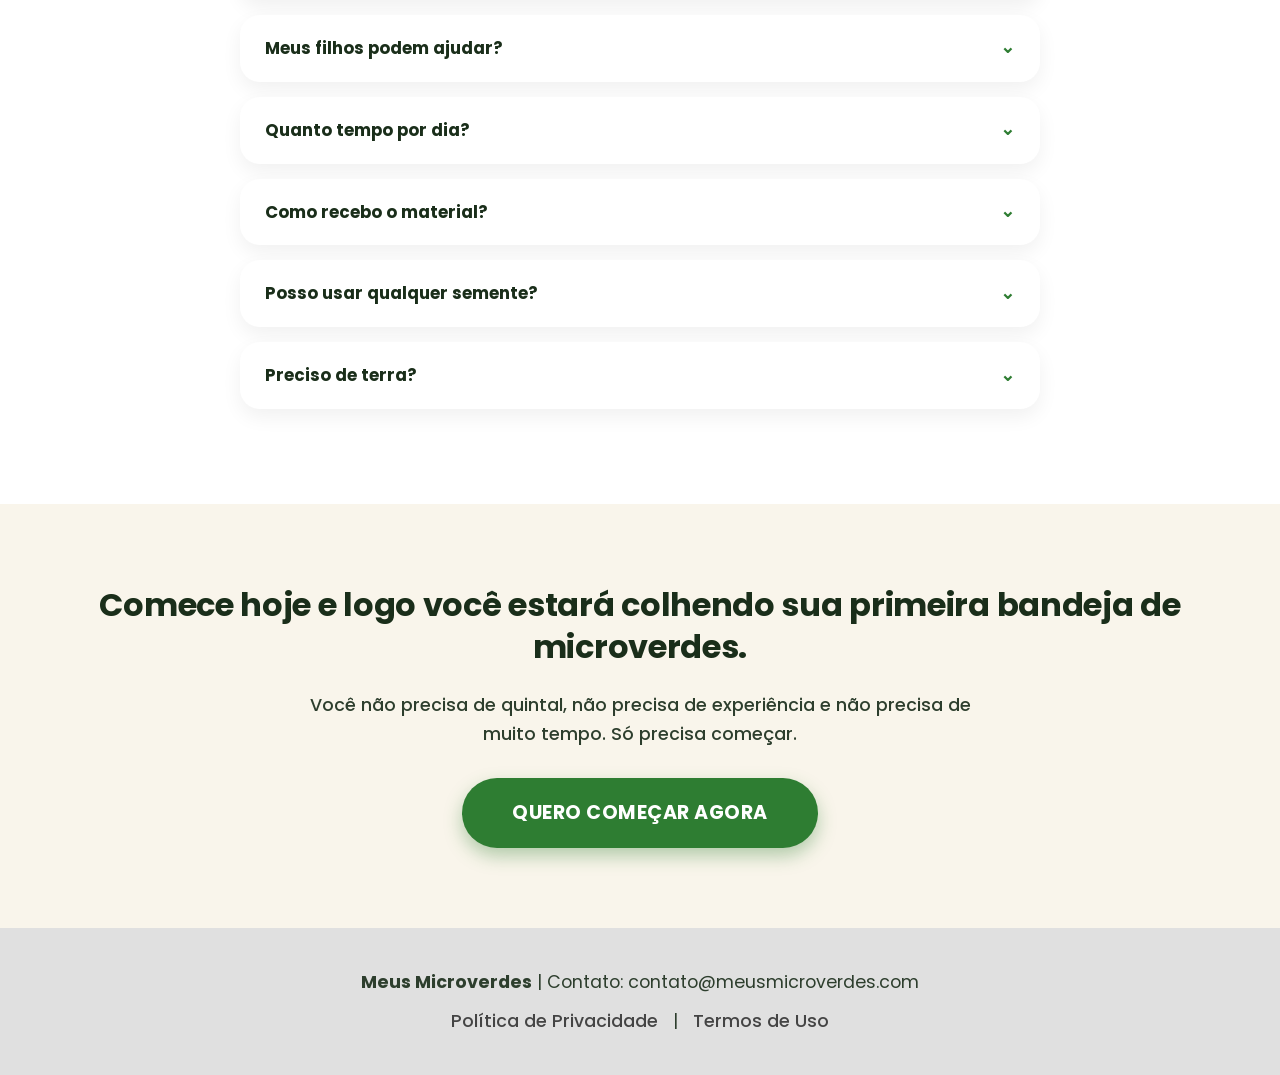
==== commit 2b935042: "Refactor pricing text for better readability" ====
--- a/index.html
+++ b/index.html
@@ -897,8 +897,7 @@
             </ul>
 
             <p style="text-align: center; color: rgba(255,255,255,0.6); margin: 20px 0 10px; font-size: 1rem;">Valor estimado do pacote: R$ 160,91
-            <br>Hoje, o pacote completo sai por R$ 37,97
-            <br>à vista, ou em até 8x de R$ 5,52</p>
+            <br>Hoje, o pacote completo sai por R$ 37,97 à vista <br>ou em até 8x de R$ 5,52</p>
             <p style="text-align: center; color: #81C784; font-size: 3.5rem; font-weight: 700; line-height: 1.2;">R$ 37,97</p>
             <p style="text-align: center; color: #F9F5EB; margin-bottom: 25px;">à vista ou até 8x de R$ 5,52</p>
 
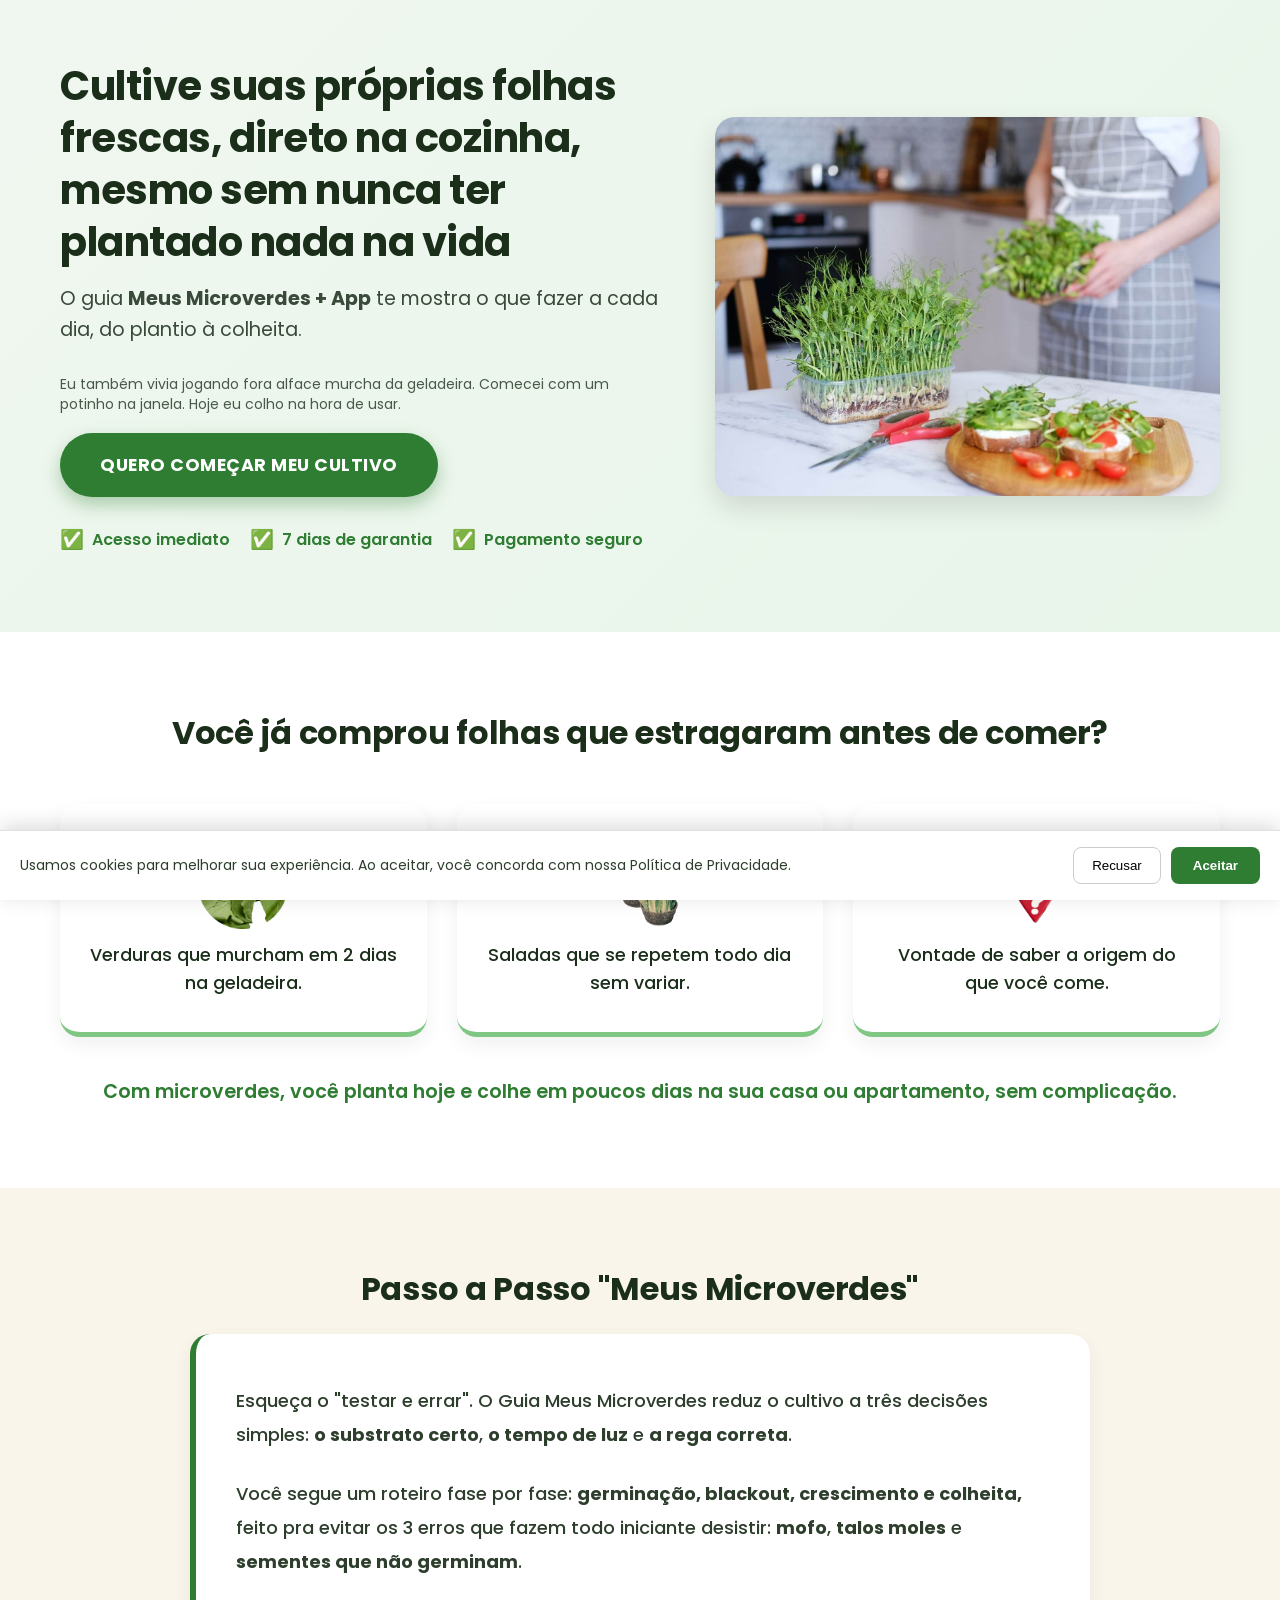
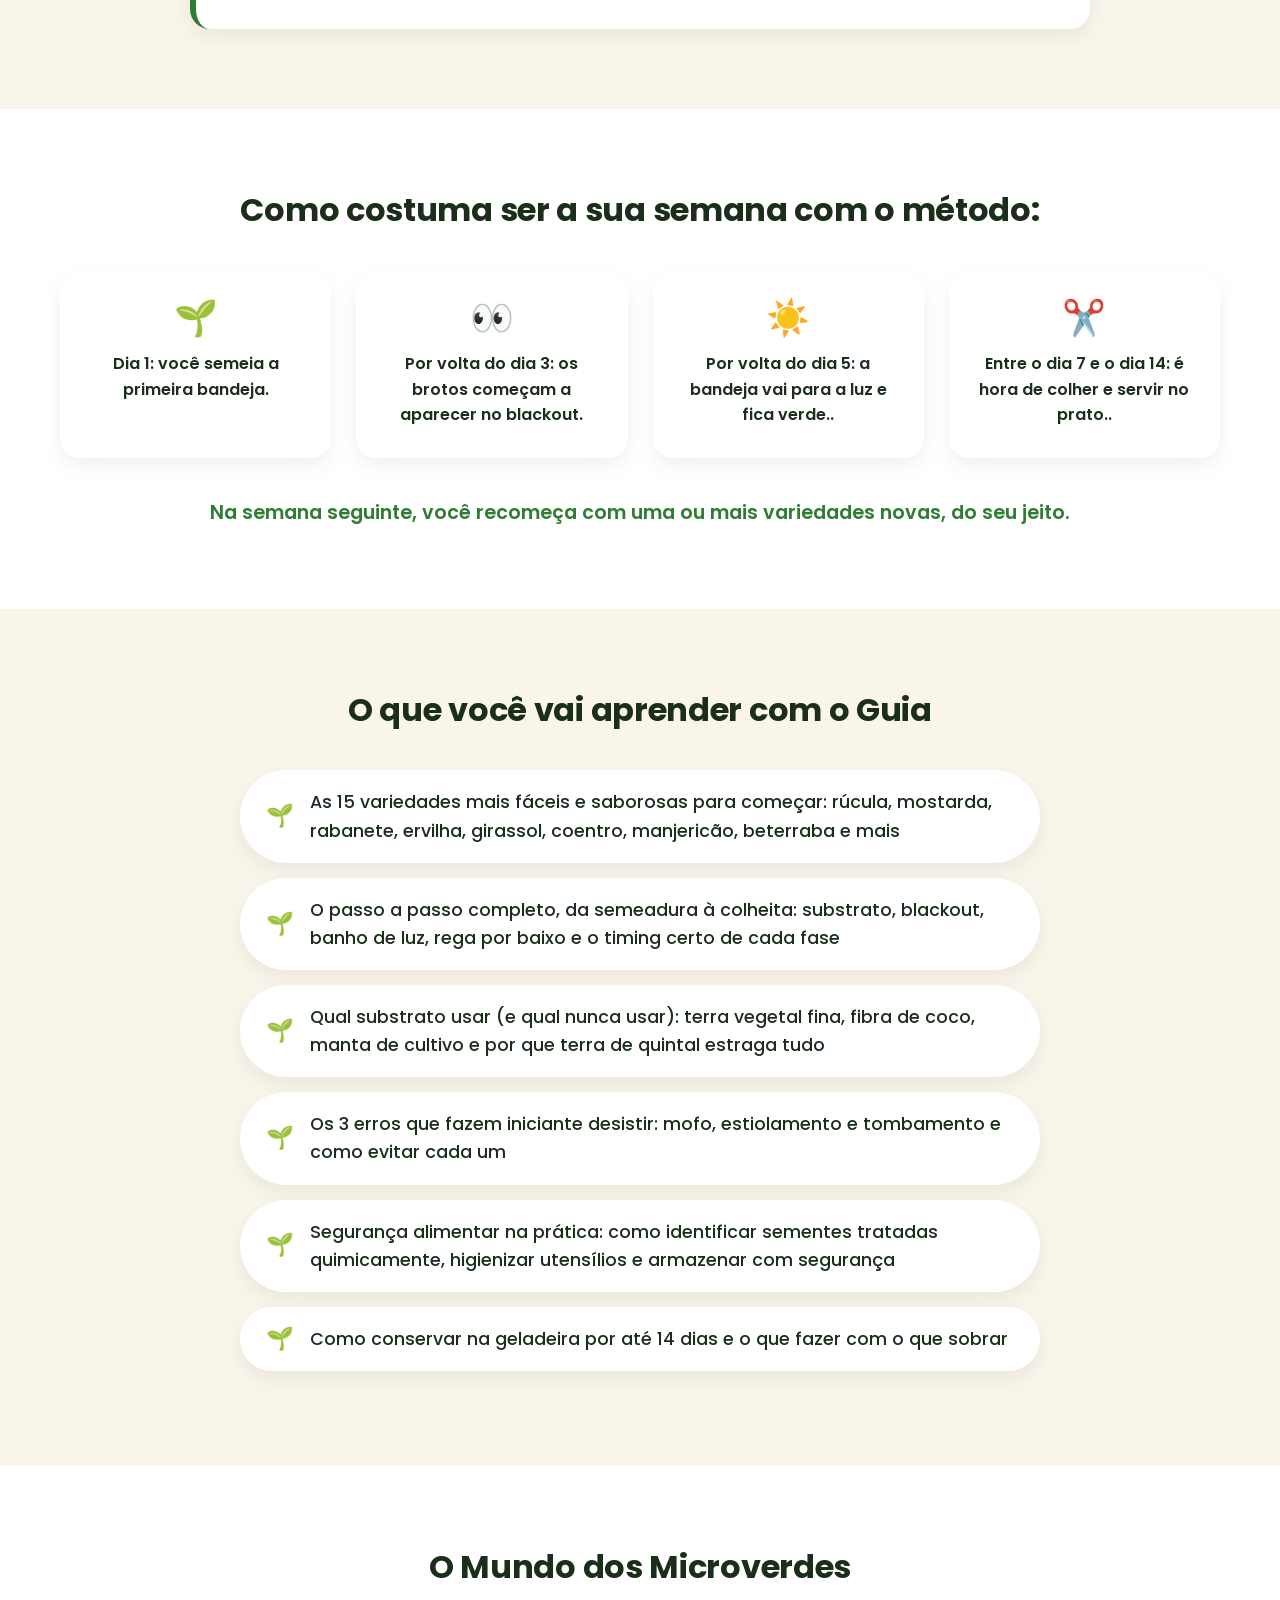
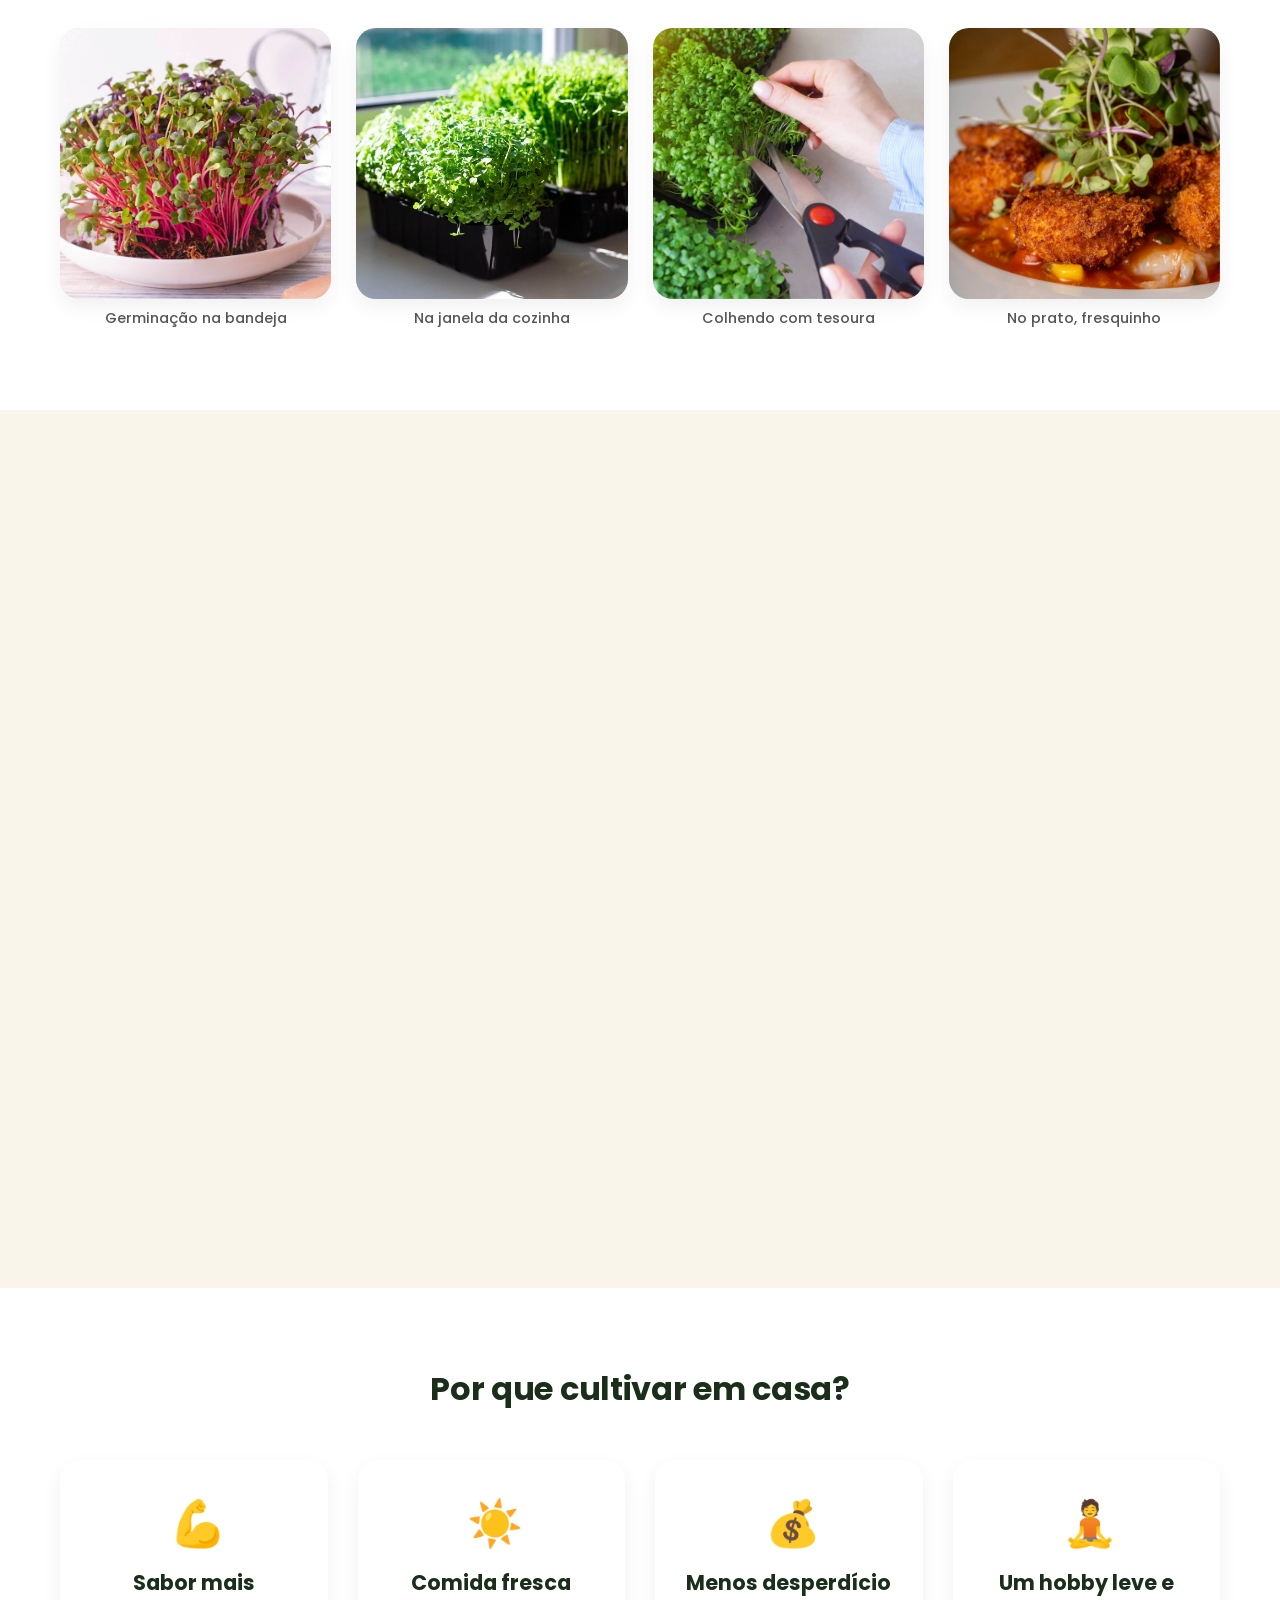
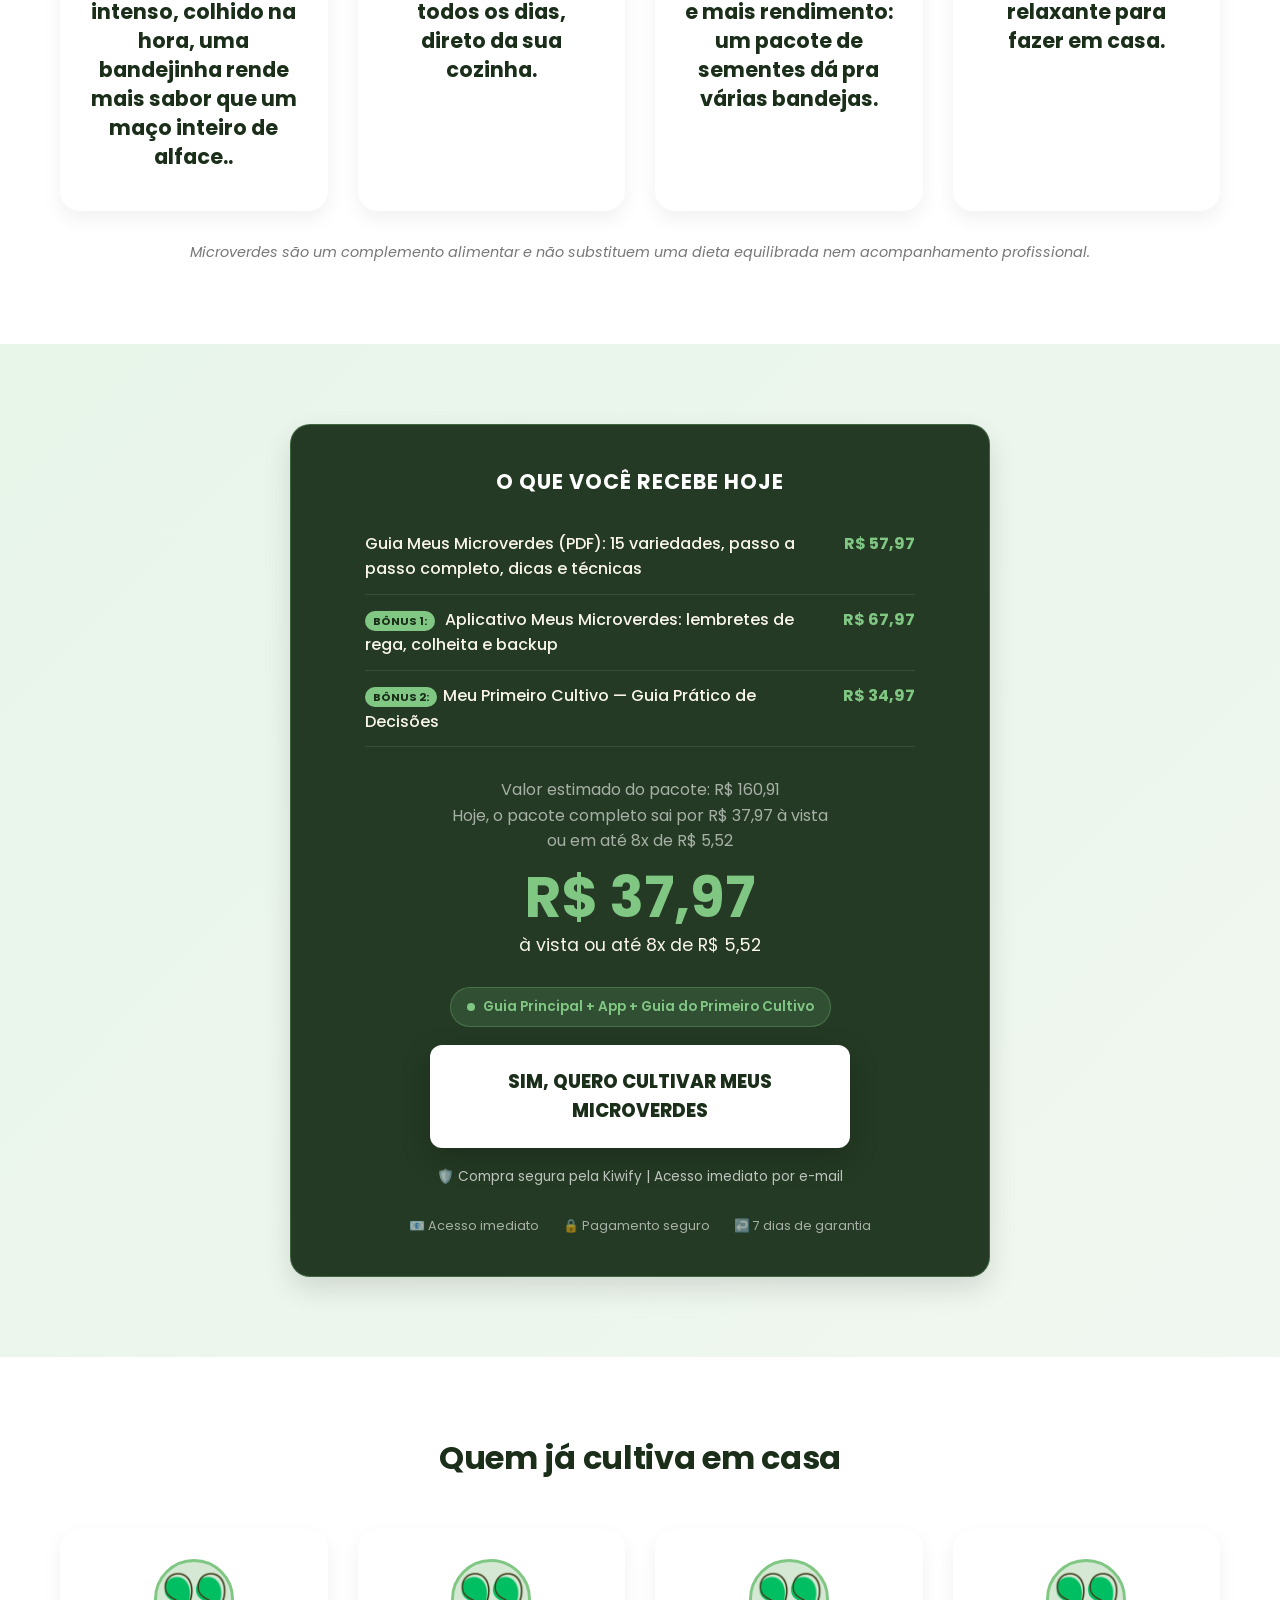
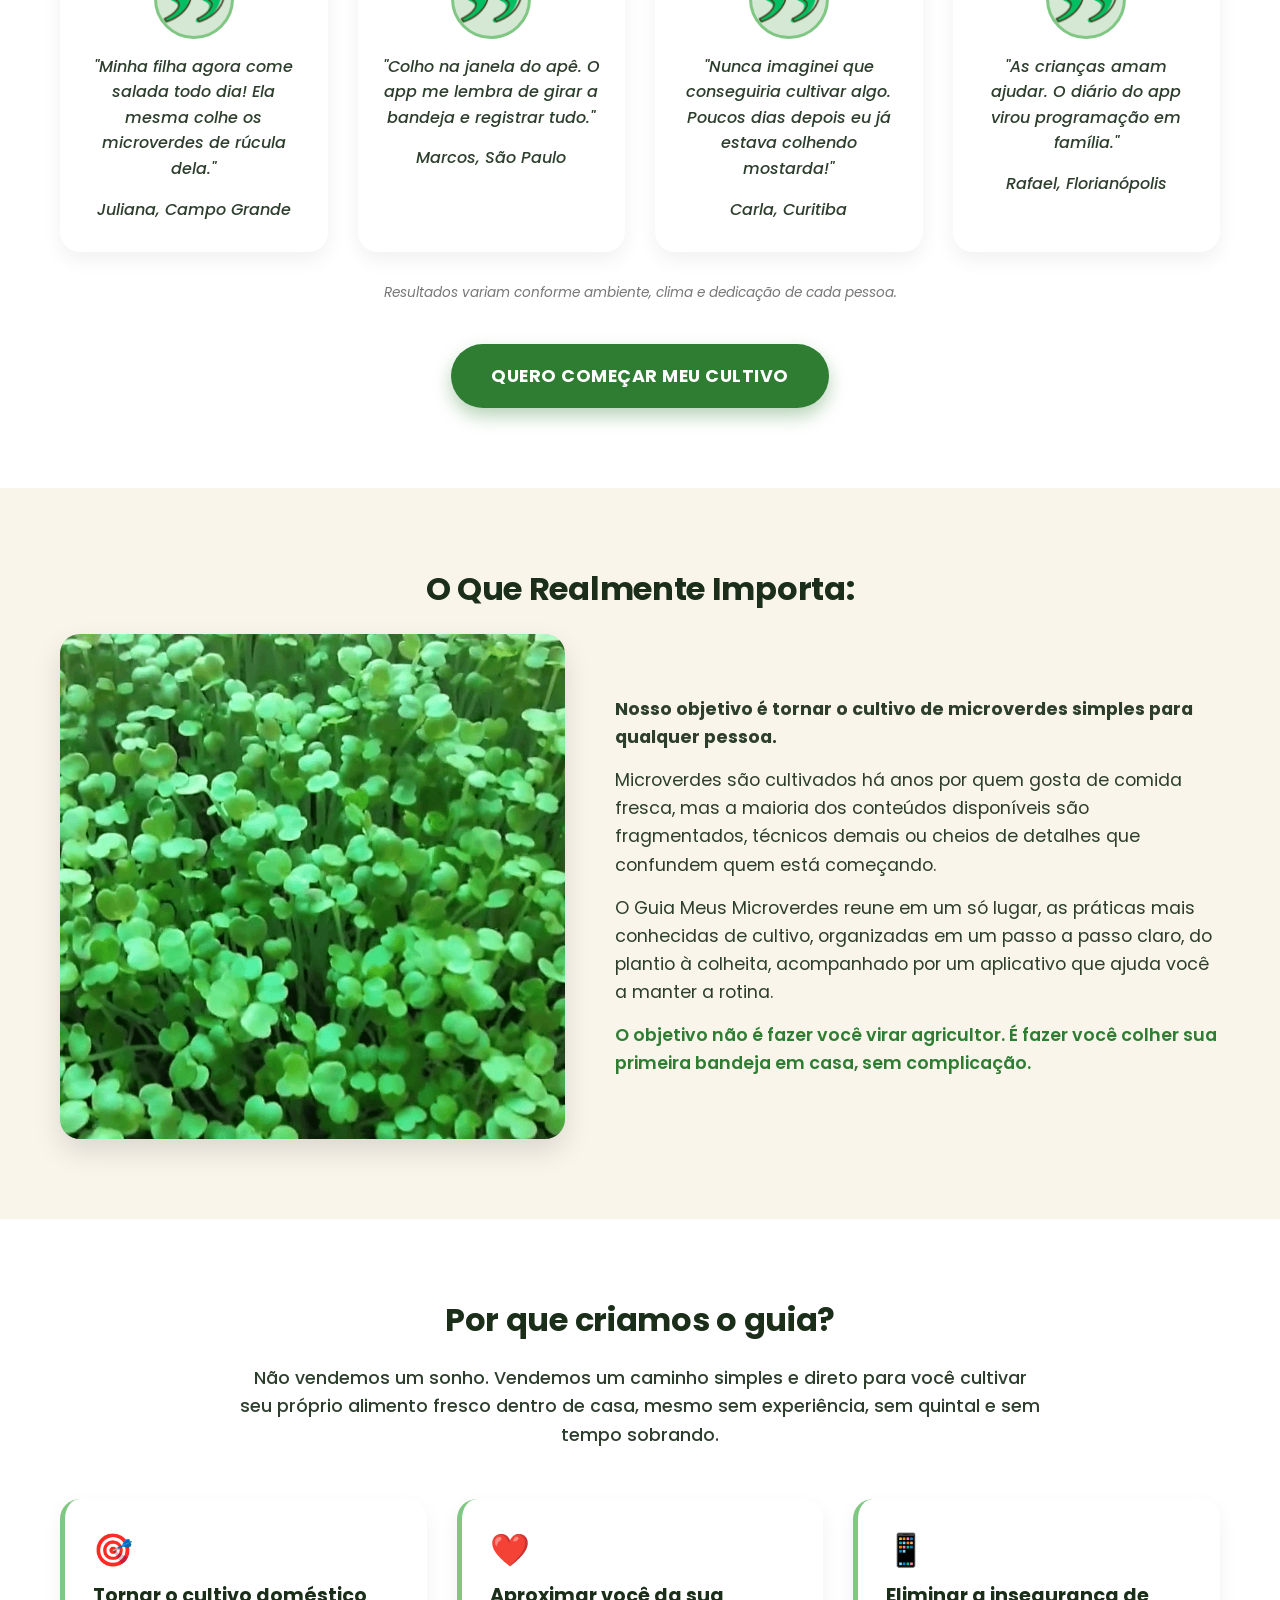
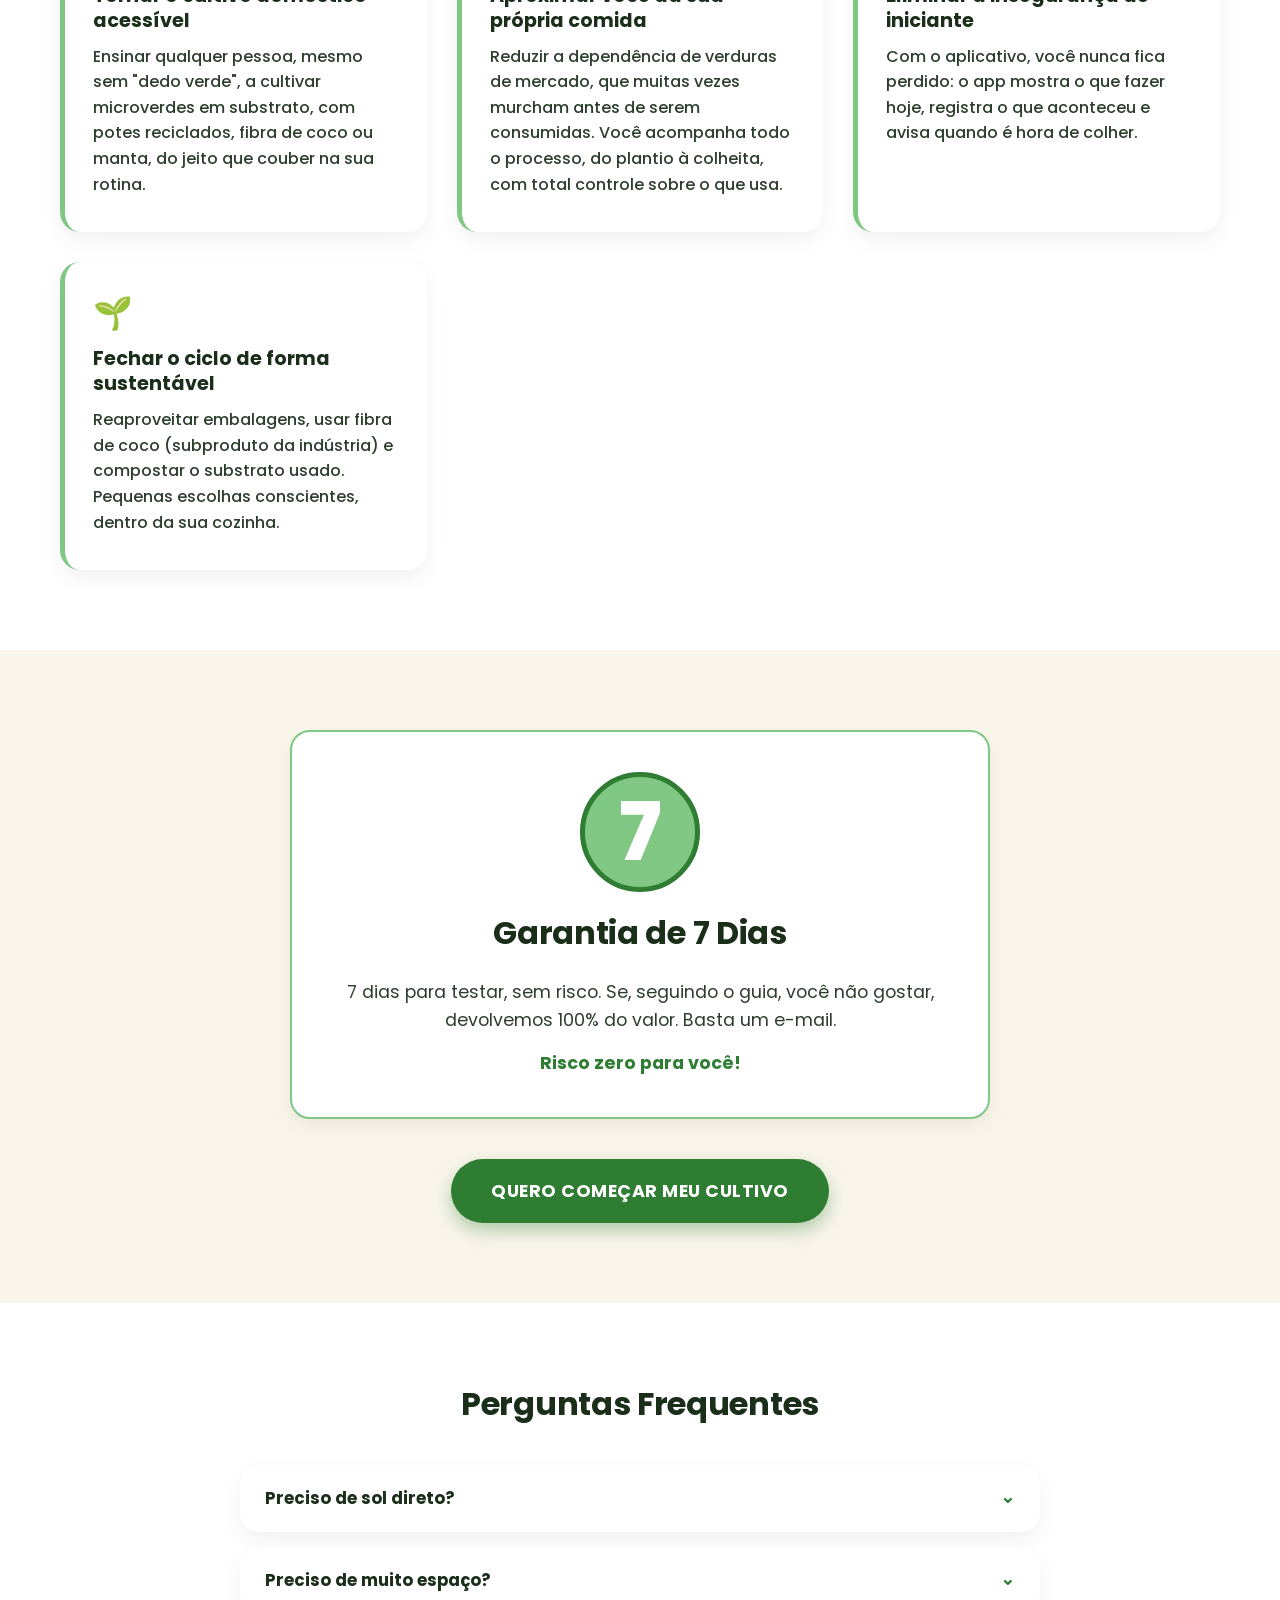
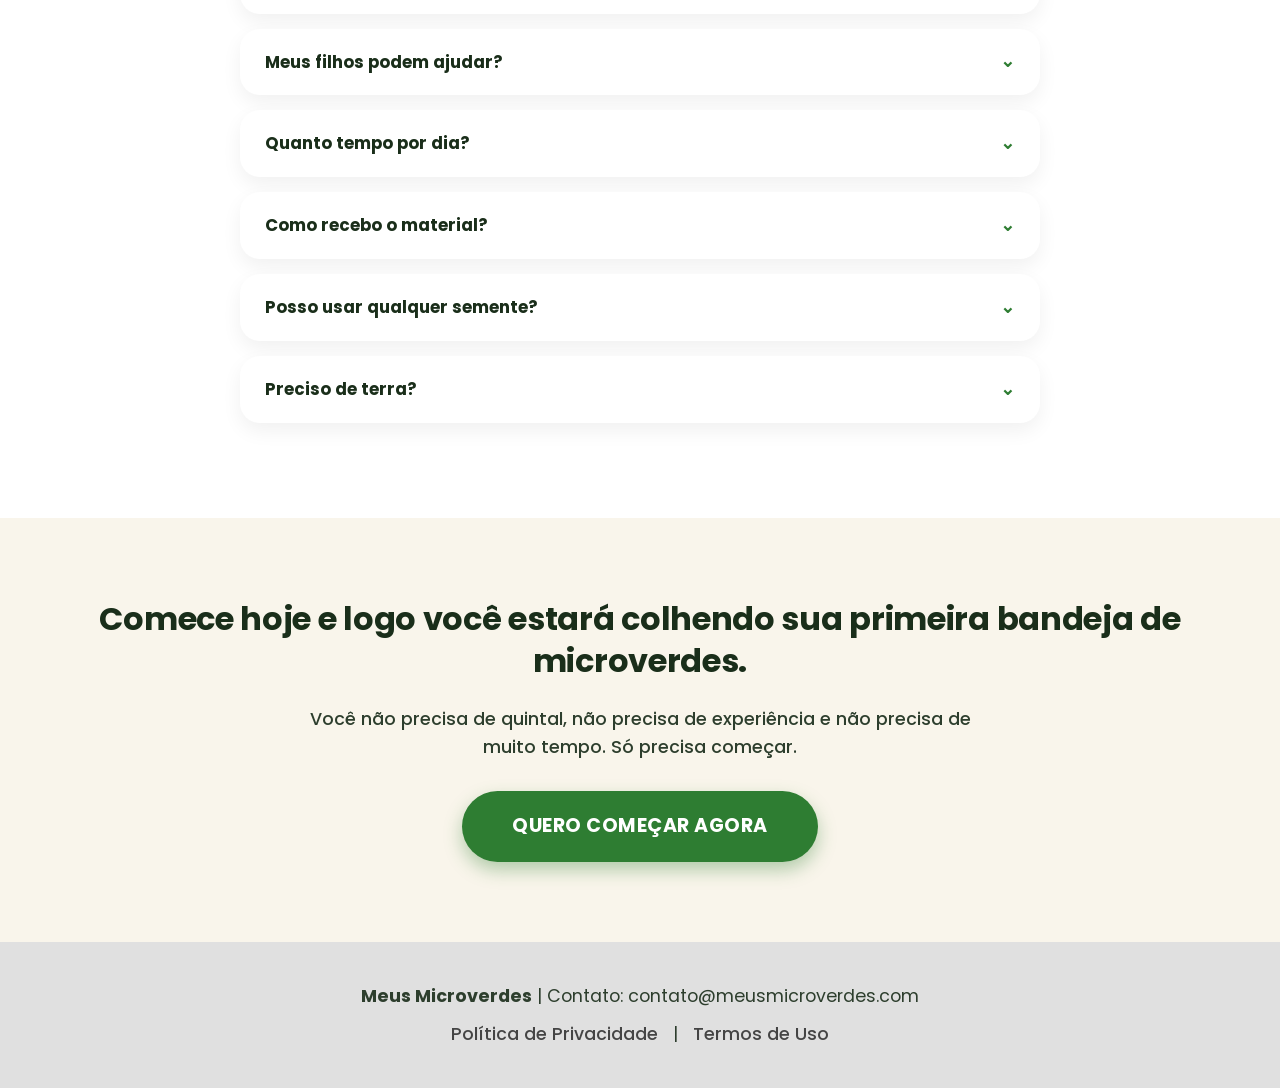
==== commit cba4139c: "Update navigation text in index.html" ====
--- a/index.html
+++ b/index.html
@@ -904,7 +904,7 @@
             <div style="display: flex; flex-direction: column; align-items: center; gap: 18px; margin-top: 28px;">
                 <div style="display: inline-flex; align-items: center; gap: 8px; background: rgba(129,199,132,0.15); border: 1px solid rgba(129,199,132,0.3); color: #81C784; font-weight: 600; font-size: 0.85rem; padding: 8px 16px; border-radius: 100px;">
                     <span style="width: 8px; height: 8px; background: #81C784; border-radius: 50%; display: inline-block;"></span>
-                    
+                    Guia Principal + App + Guia do Primeiro Cultivo 
                 </div>
 
                 <a href="https://pay.kiwify.com.br/Px3er04" style="background: #FFFFFF; color: #1A2E1A; padding: 22px 48px; border-radius: 12px; font-weight: 800; font-size: 1.15rem; text-decoration: none; width: 100%; max-width: 420px; text-align: center; box-shadow: 0 10px 30px rgba(0,0,0,0.2); display: block;">SIM, QUERO CULTIVAR MEUS MICROVERDES</a>
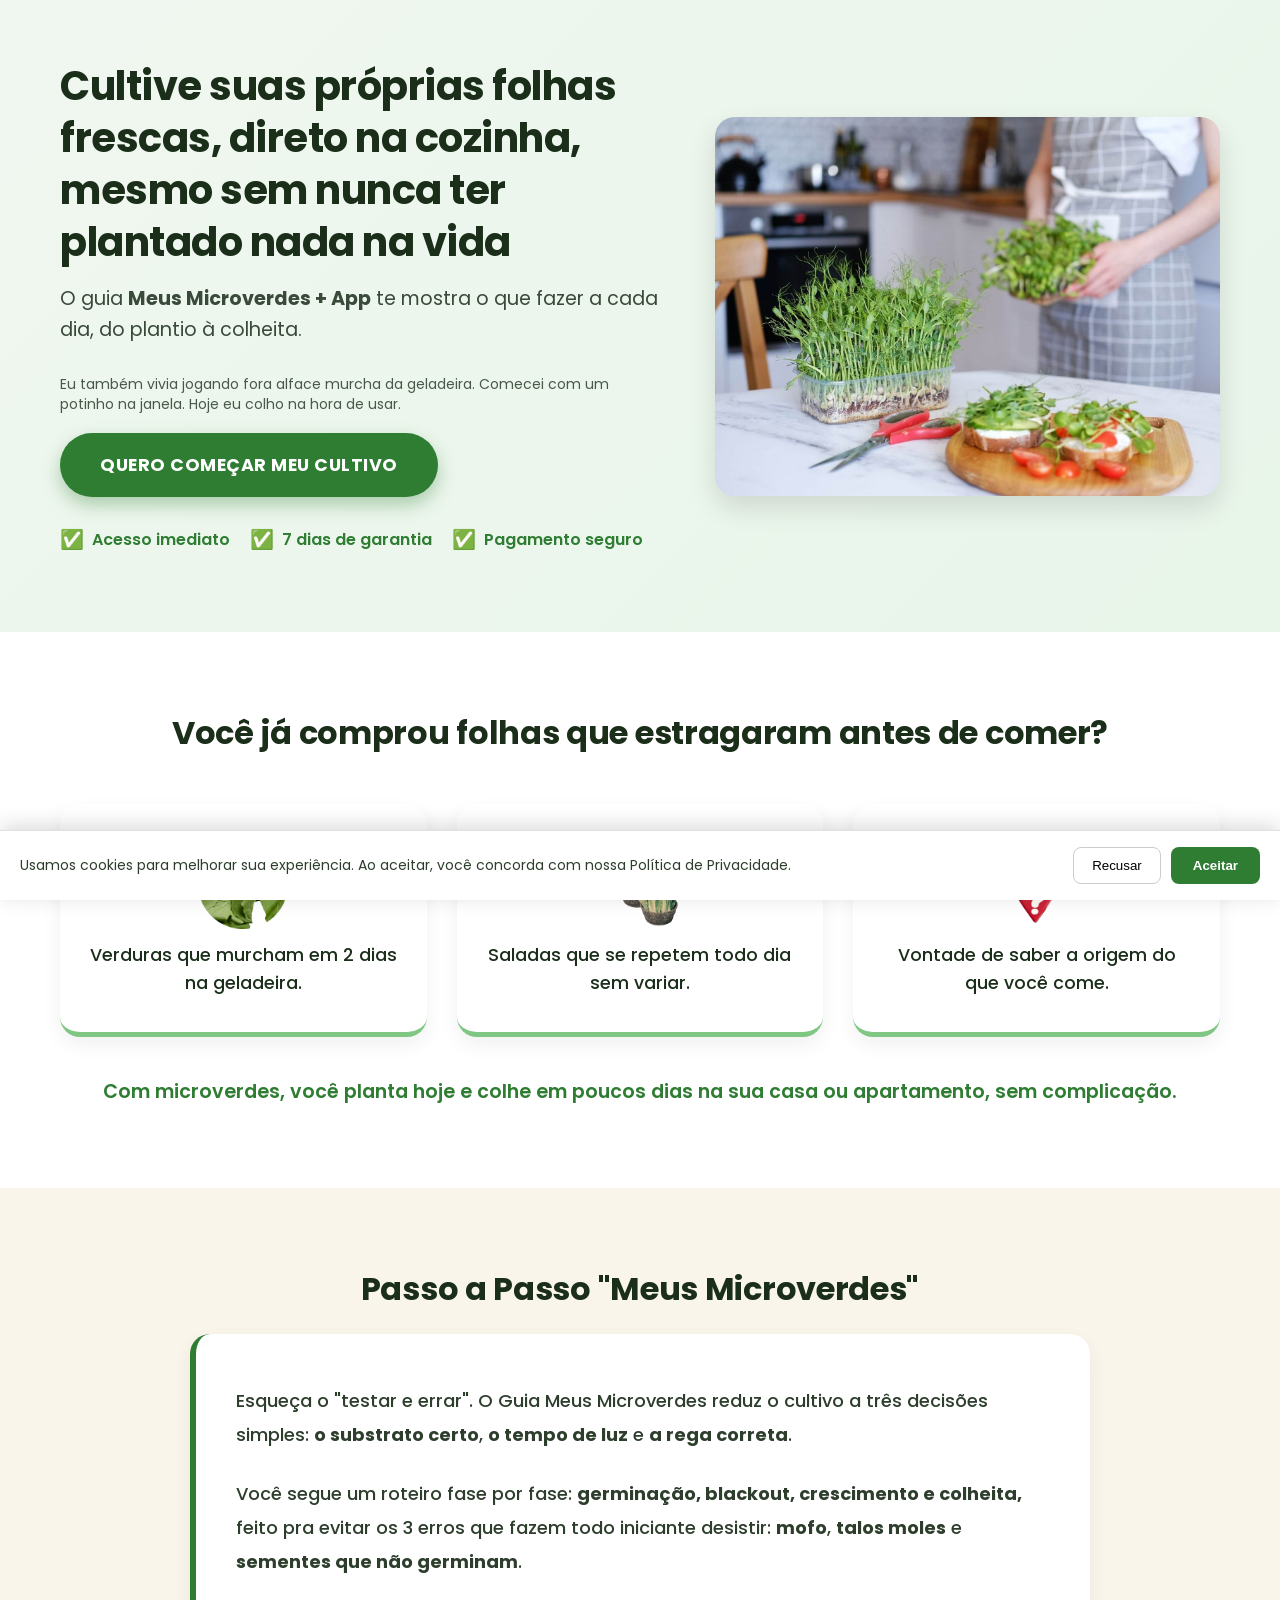
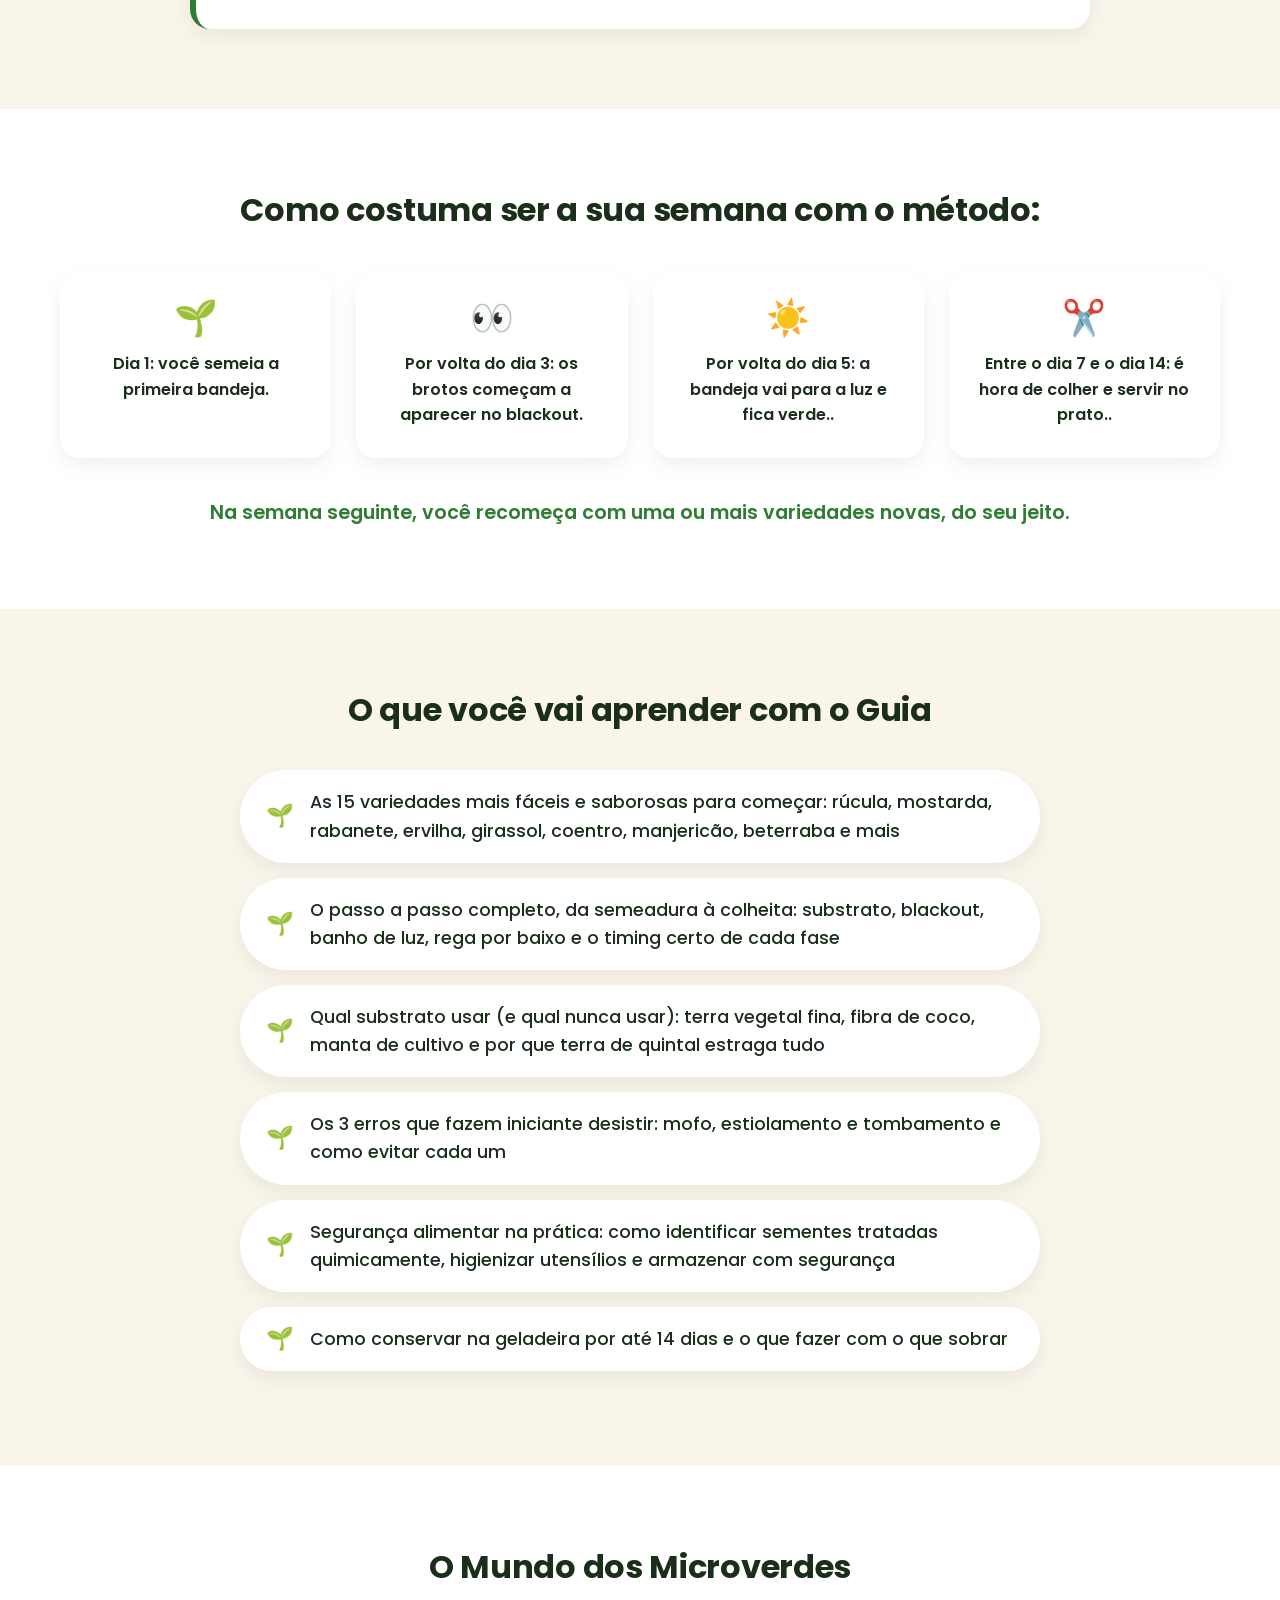
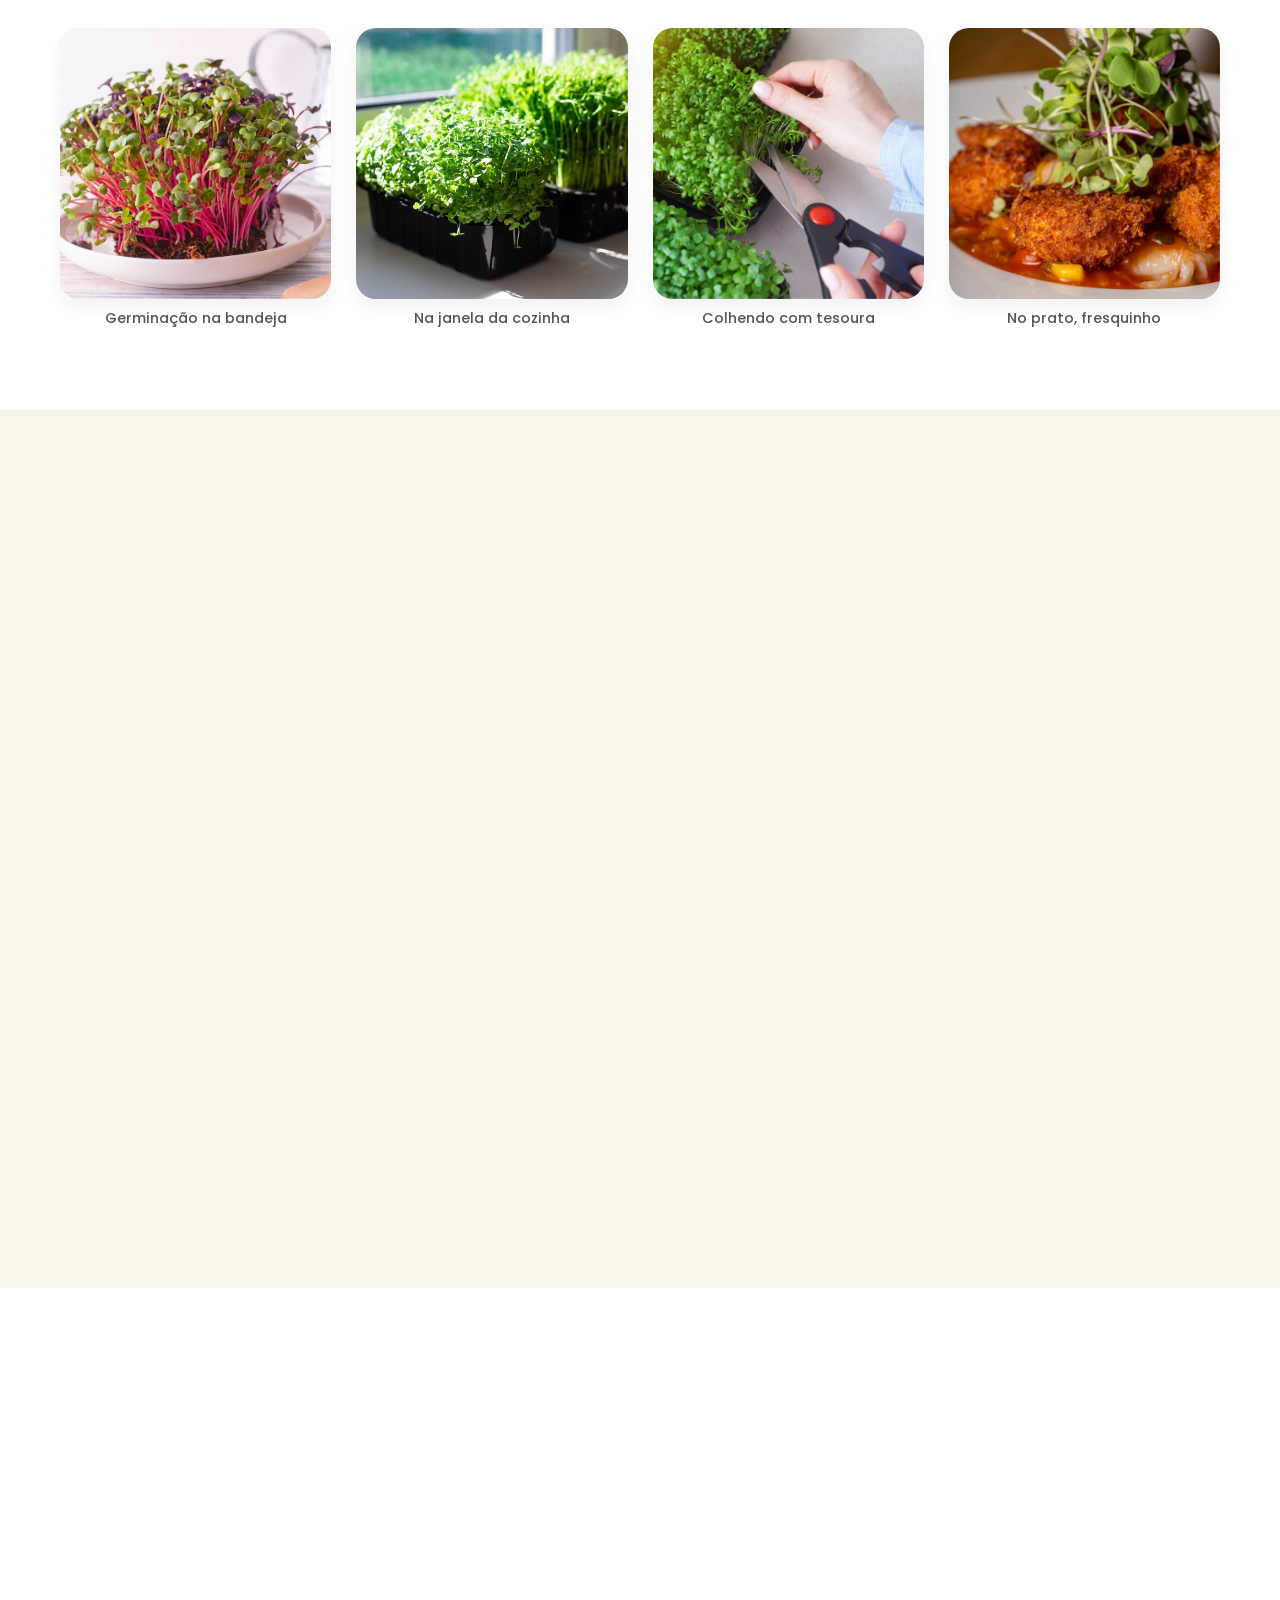
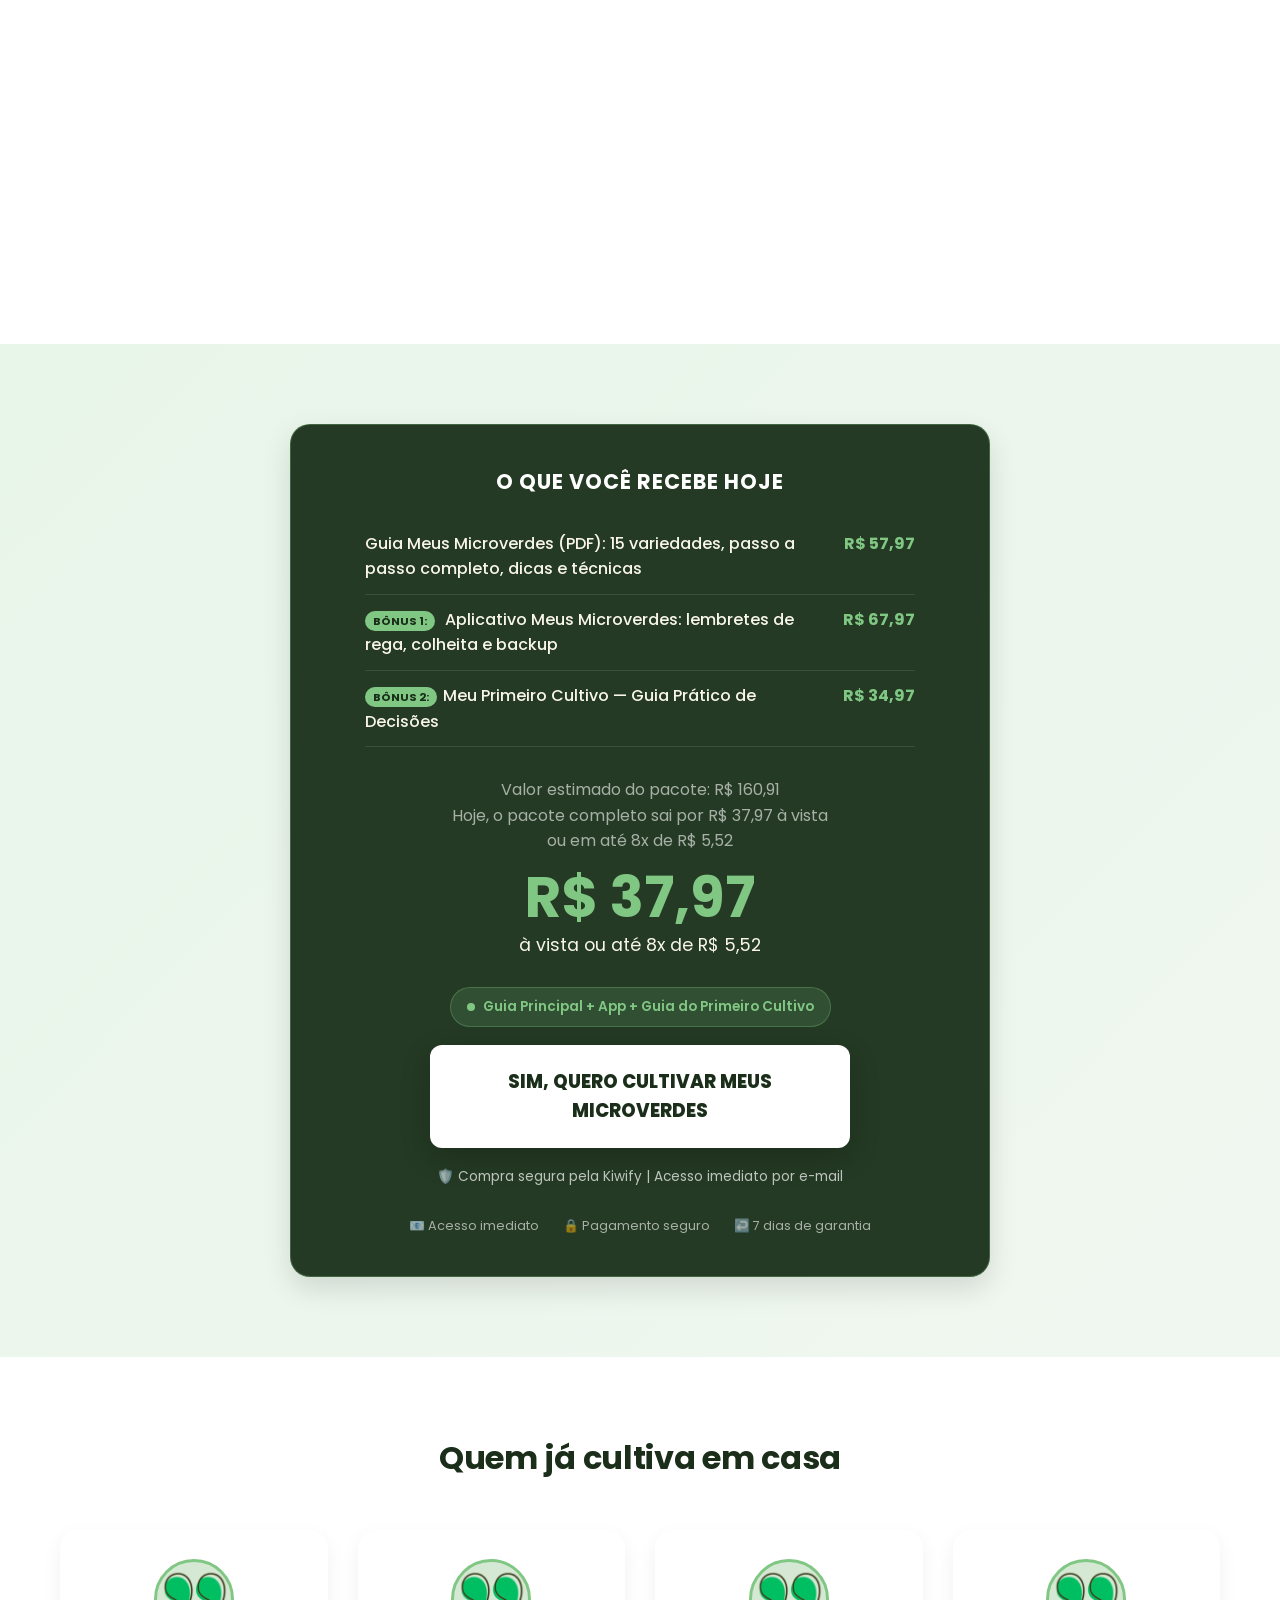
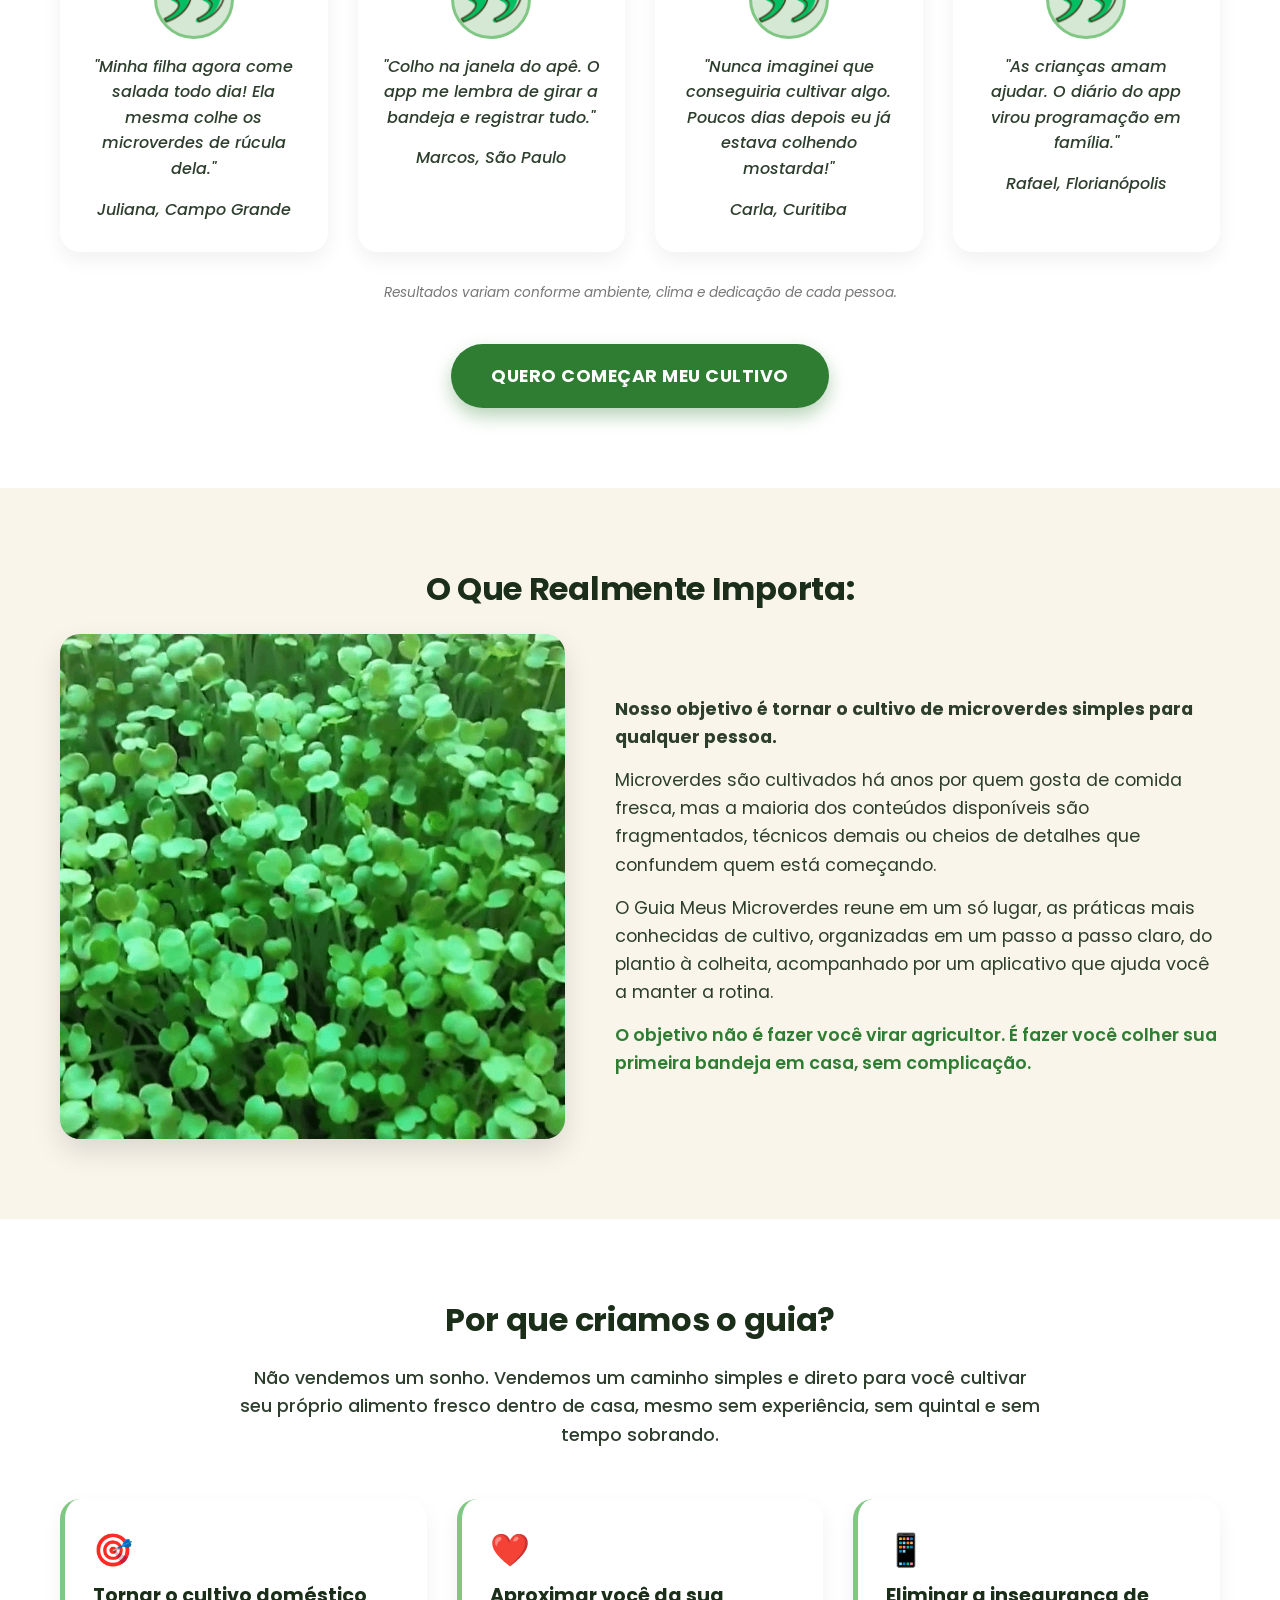
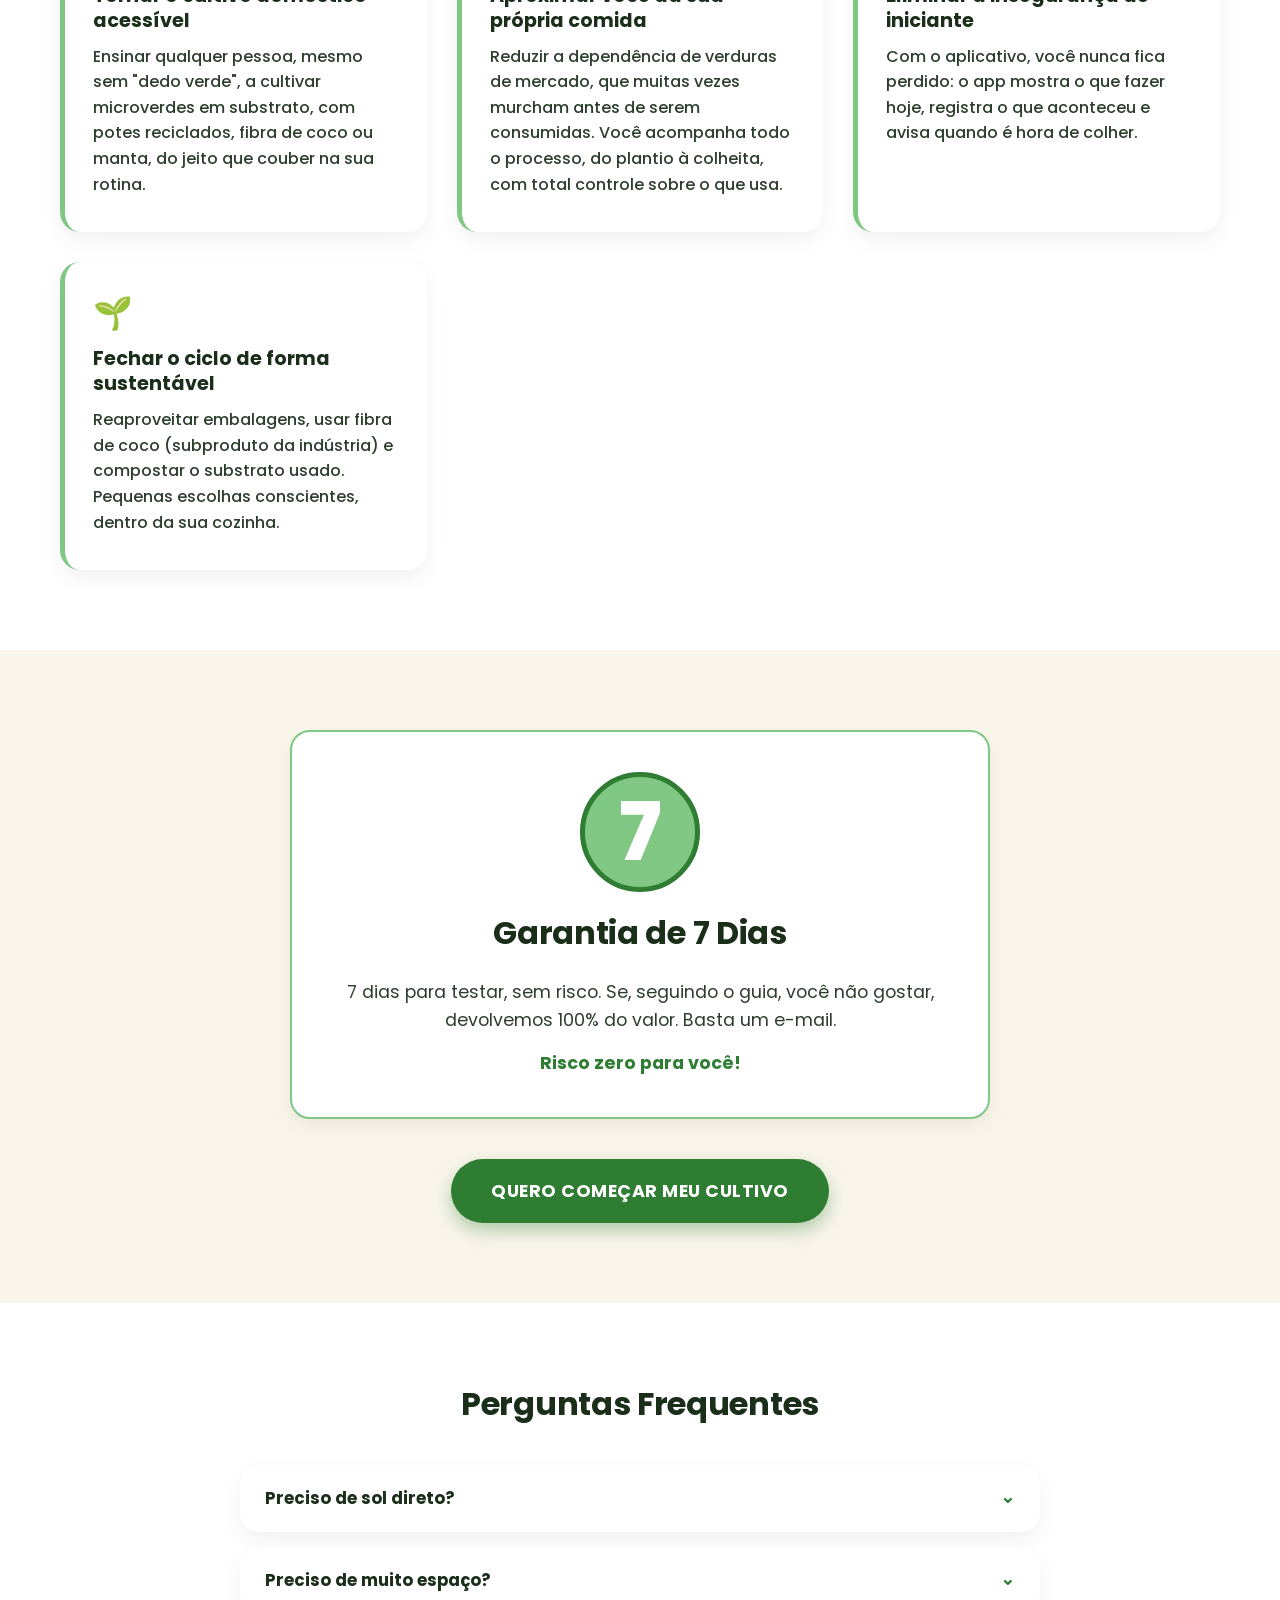
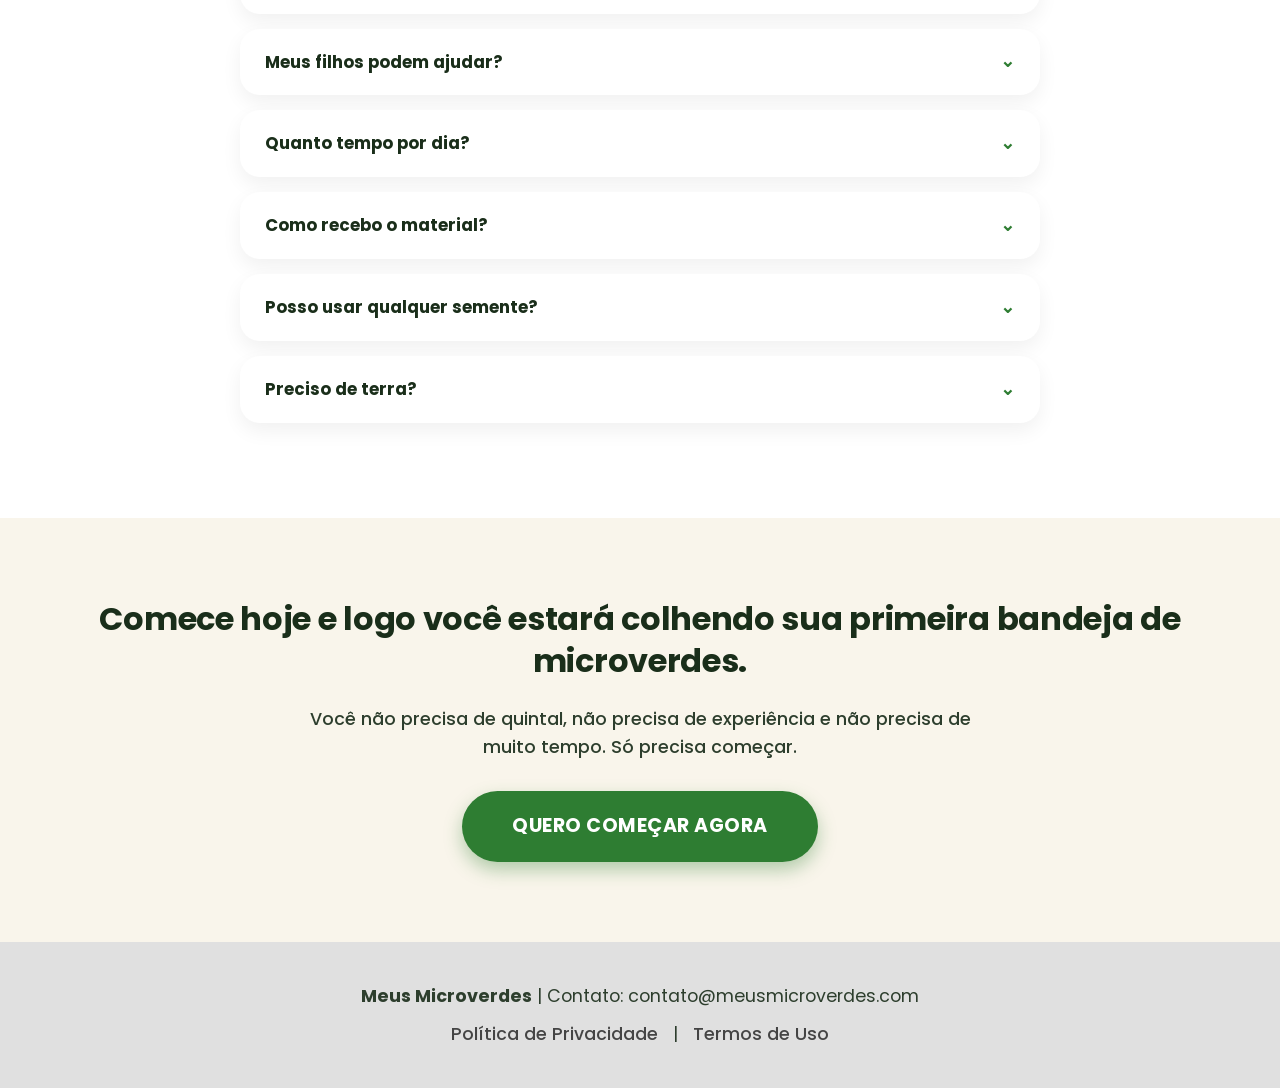
==== commit b7c422a1: "Update index.html" ====
--- a/index.html
+++ b/index.html
@@ -1159,7 +1159,7 @@
   function carregarPixel(){
     if(window.fbq) return;
   !function(f,b,e,v,n,t,s){if(f.fbq)return;n=f.fbq=function(){n.callMethod?n.callMethod.apply(n,arguments):n.queue.push(arguments)};if(!f._fbq)f._fbq=n;n.push=n;n.loaded=!0;n.version='2.0';n.queue=[];t=b.createElement(e);t.async=!0;t.src='https://pixels.meusmicroverdes.com/fbevents.js';s=b.getElementsByTagName(e)[0];s.parentNode.insertBefore(t,s)}(window, document,'script');
-    fbq('init','xx55253433526371');
+    fbq('init','55253433526371');
     fbq('track','PageView');
   }
   var consent = localStorage.getItem('cookieConsent');
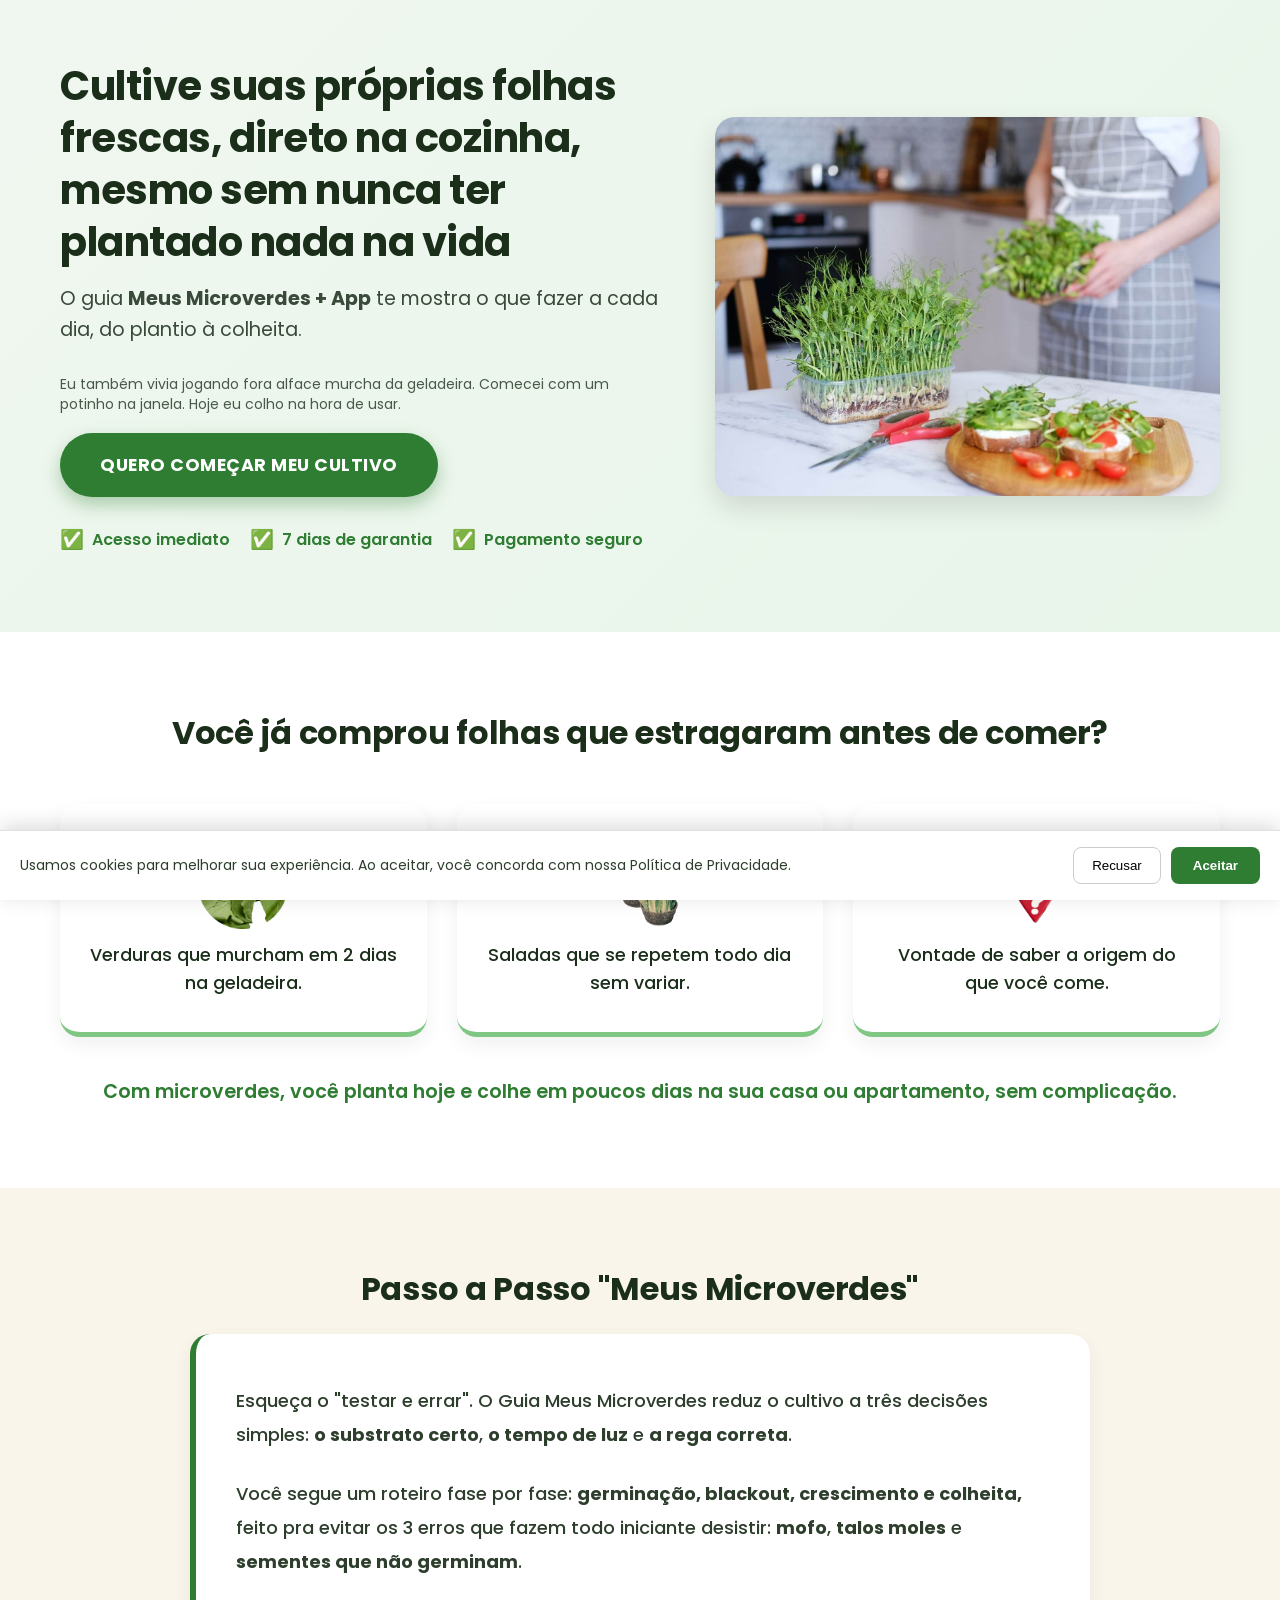
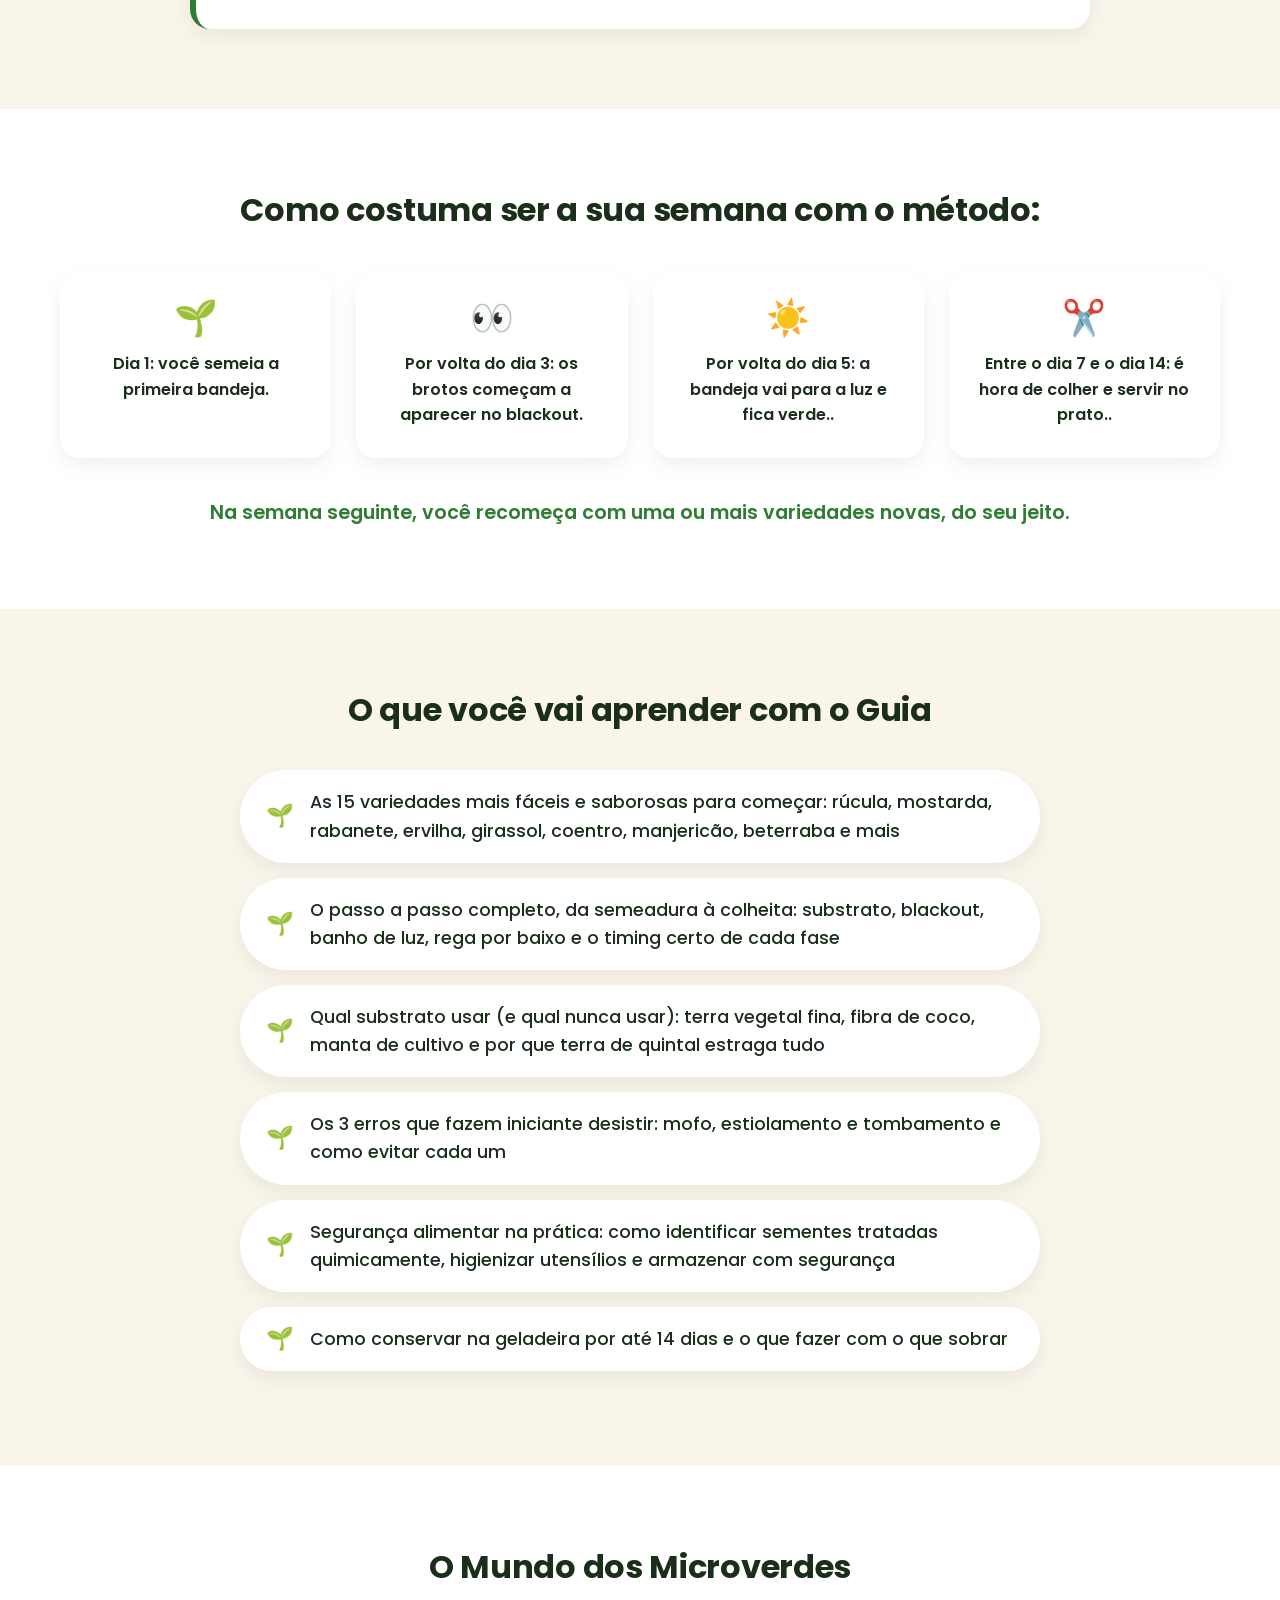
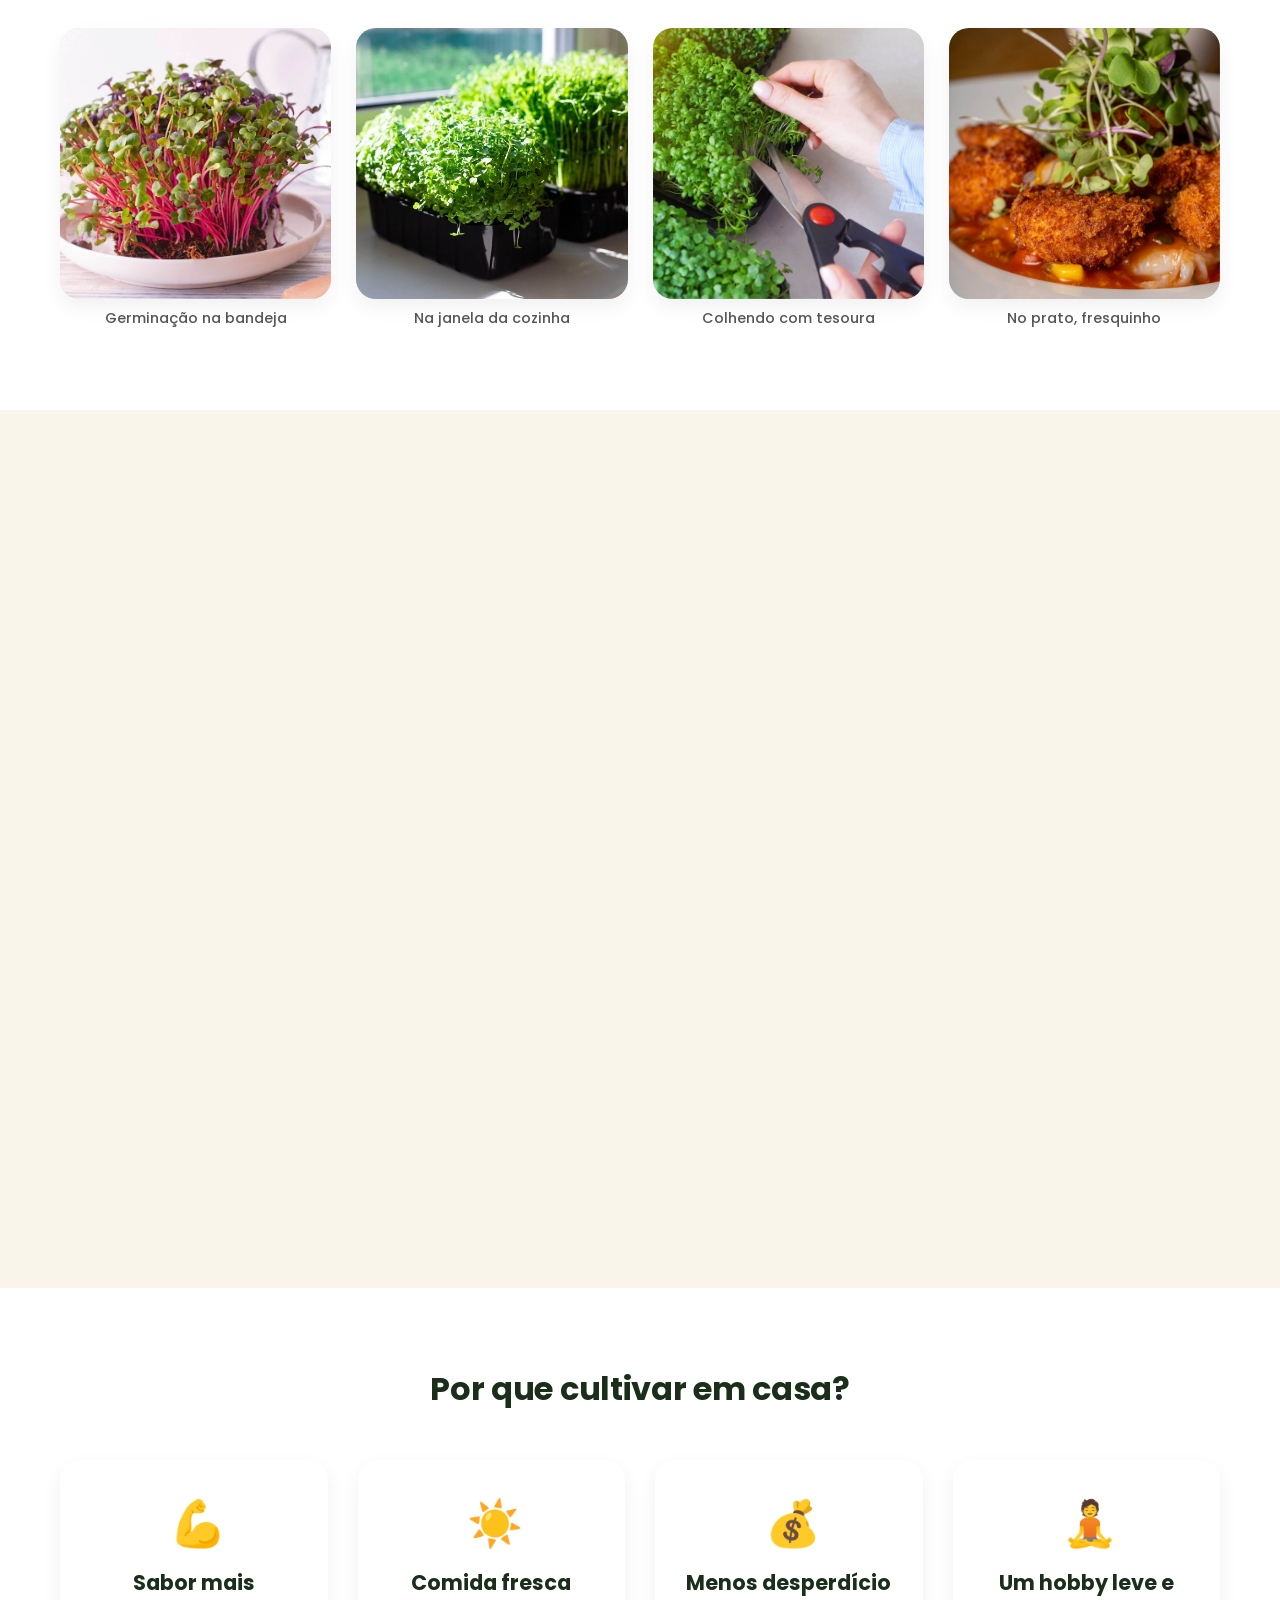
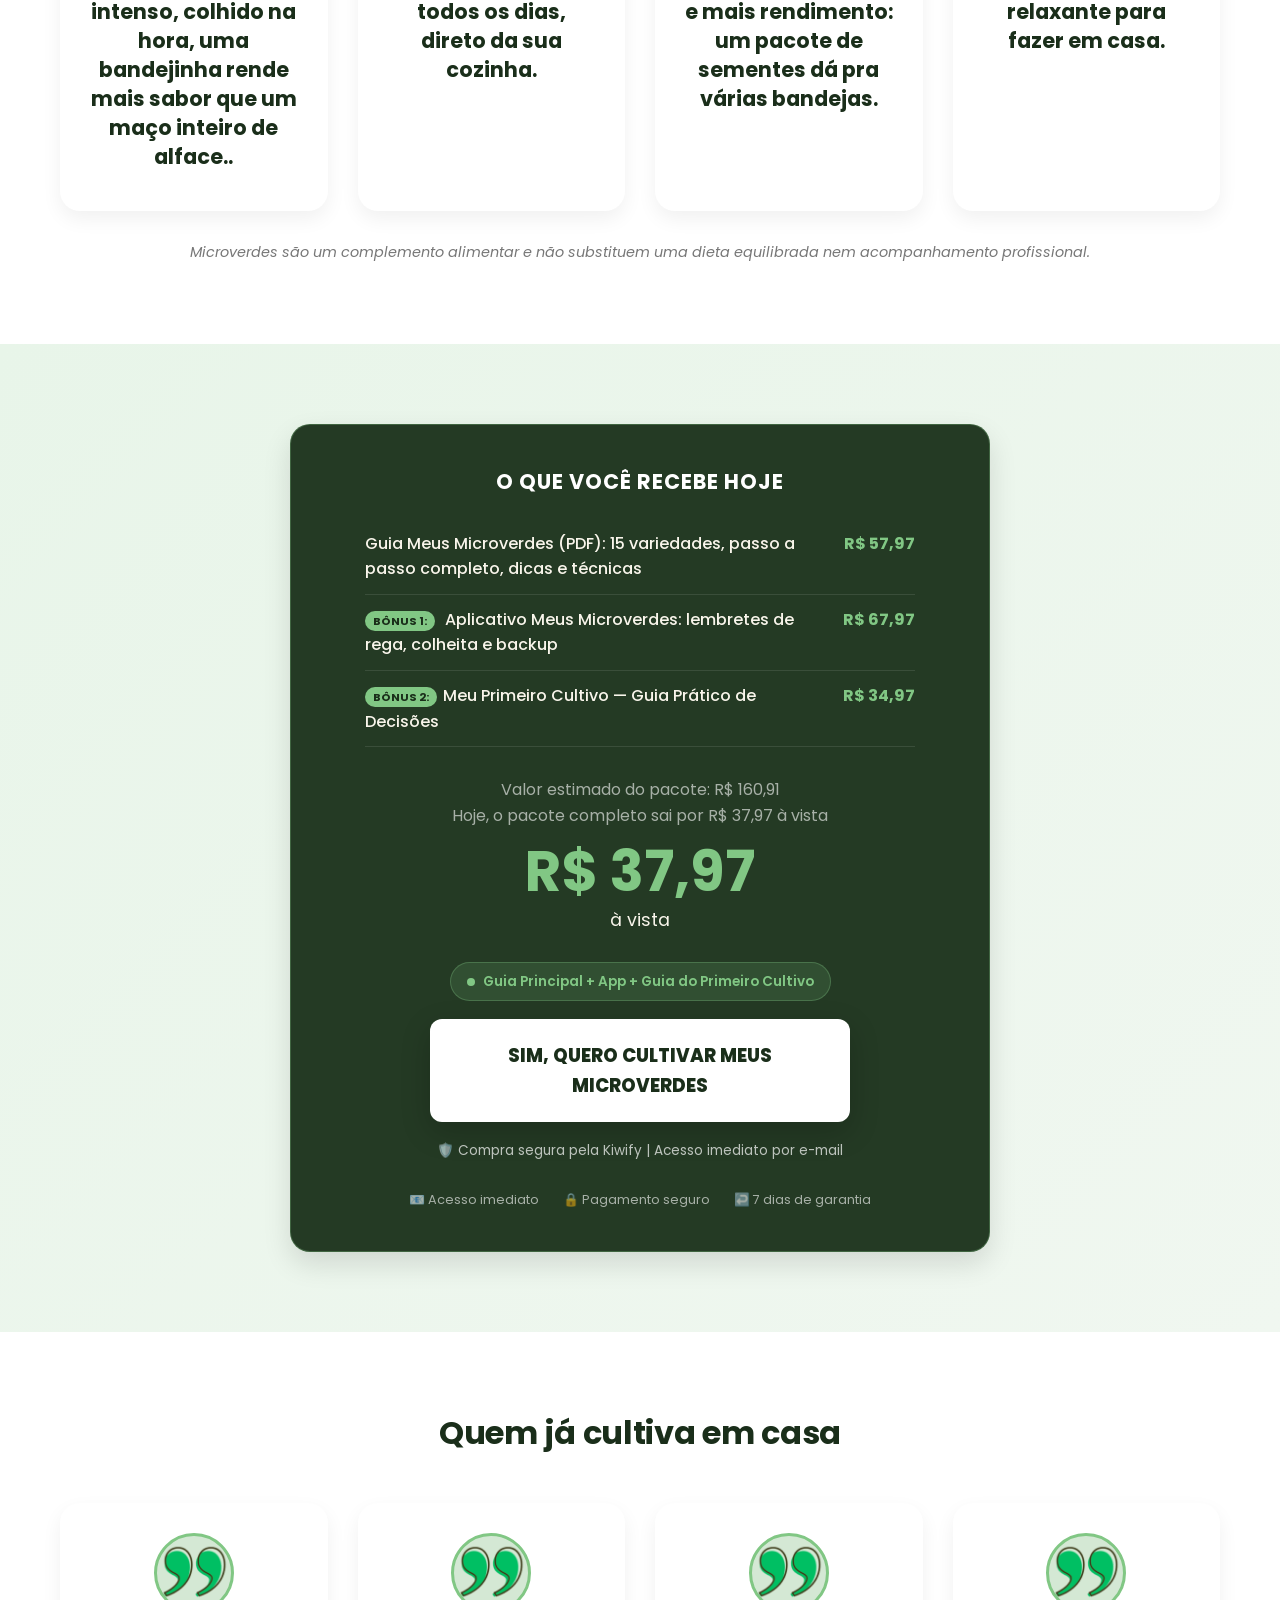
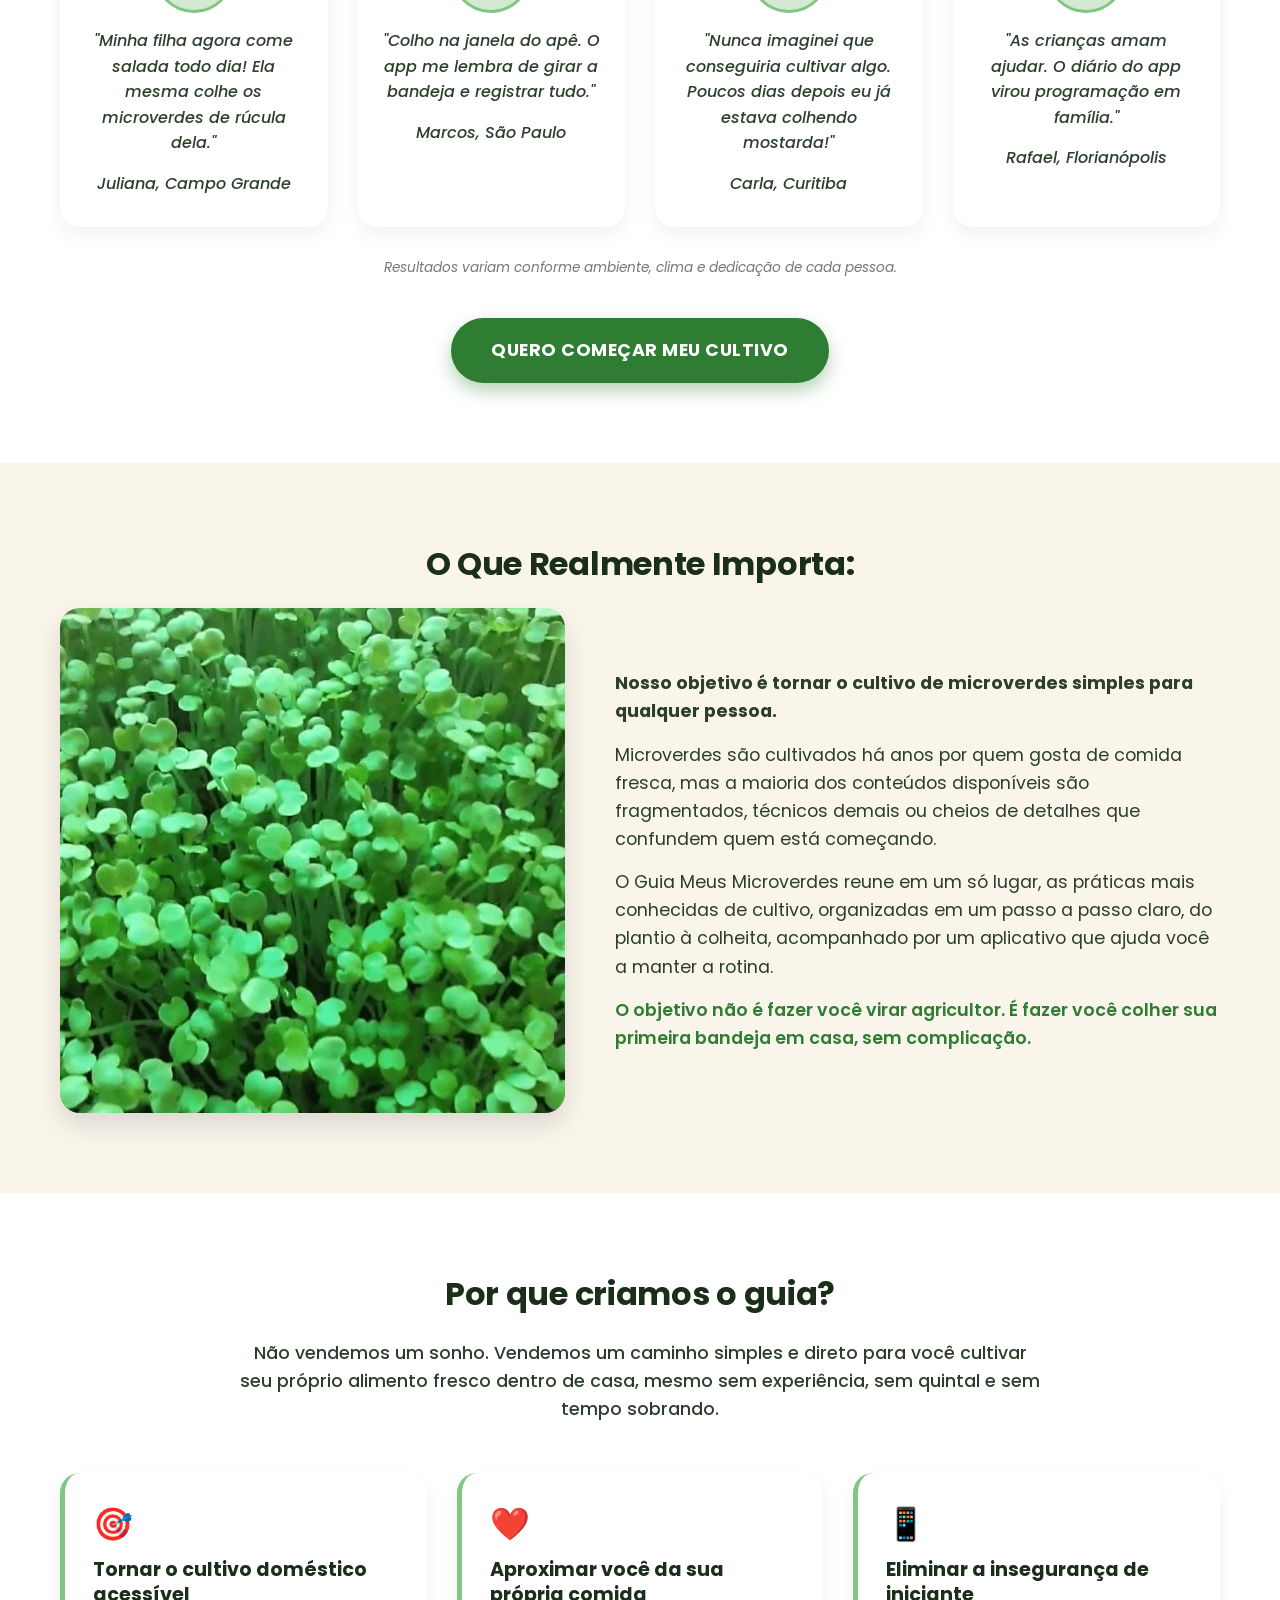
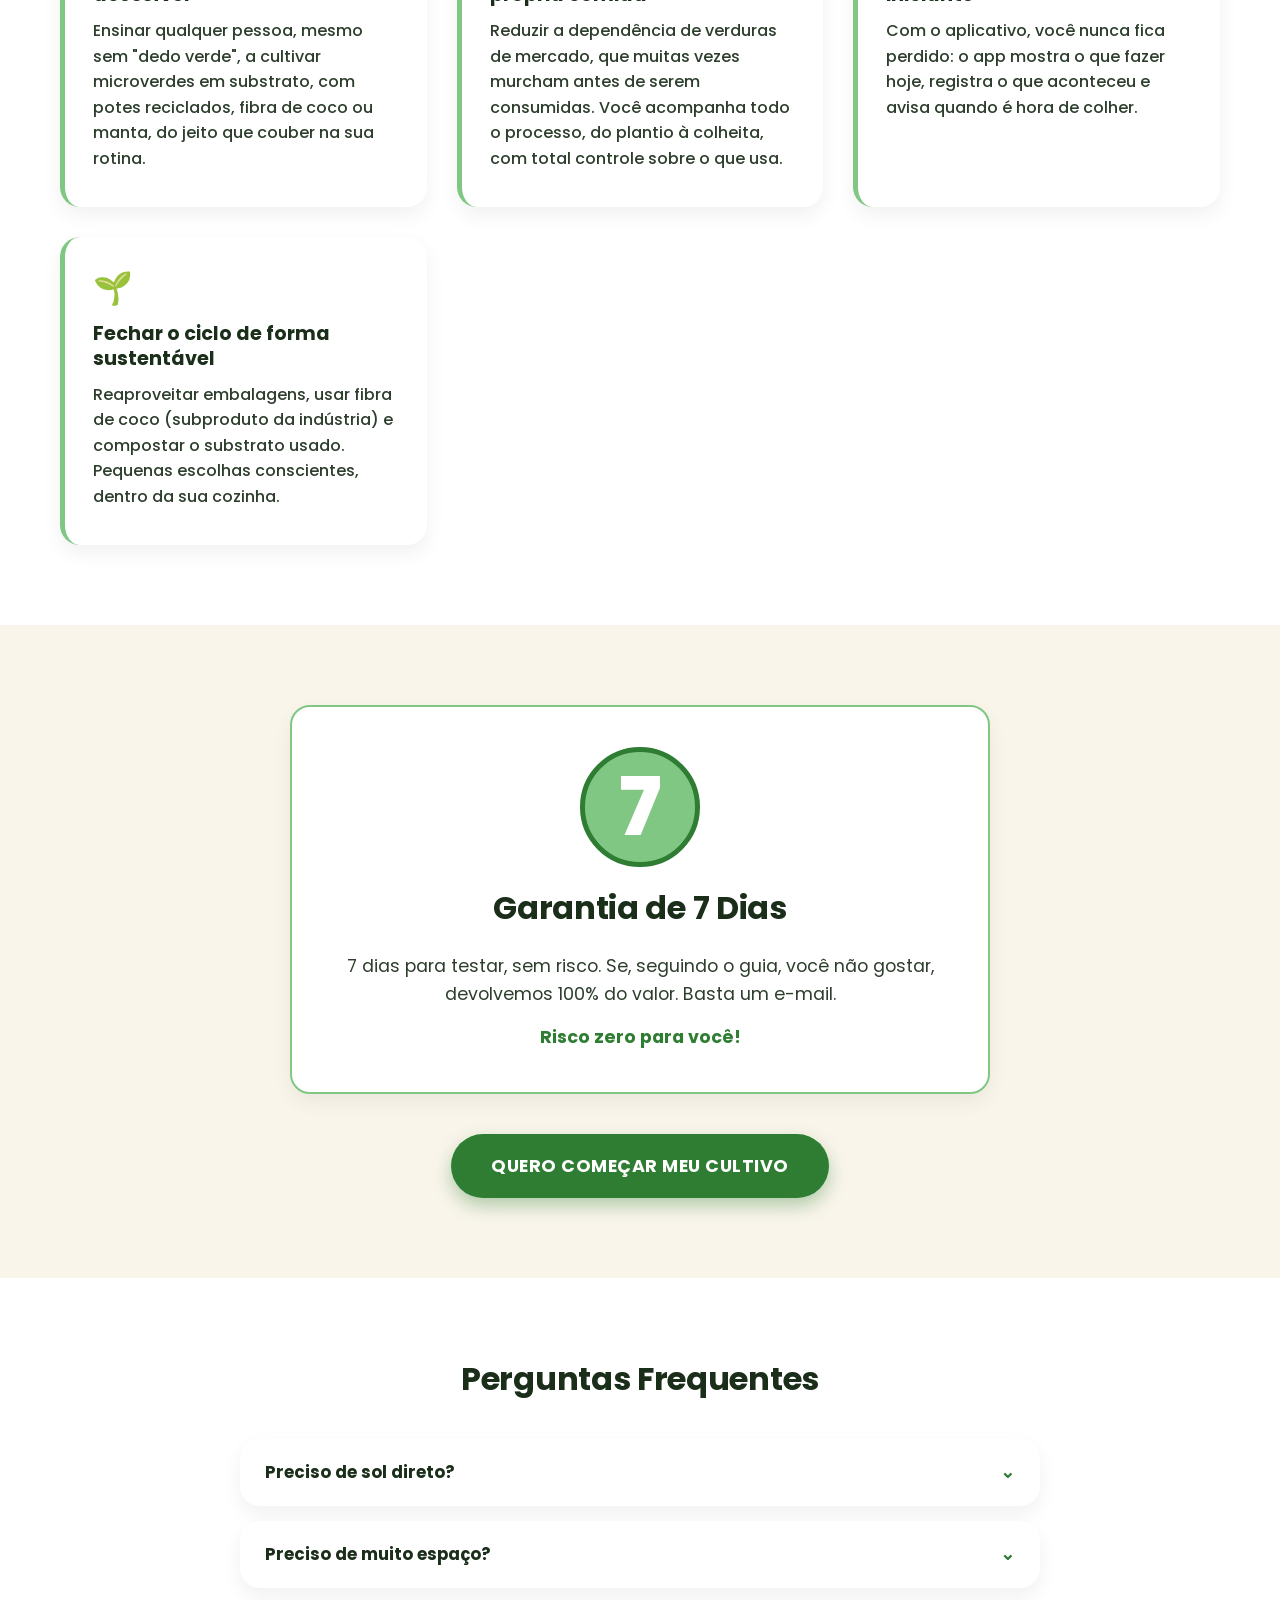
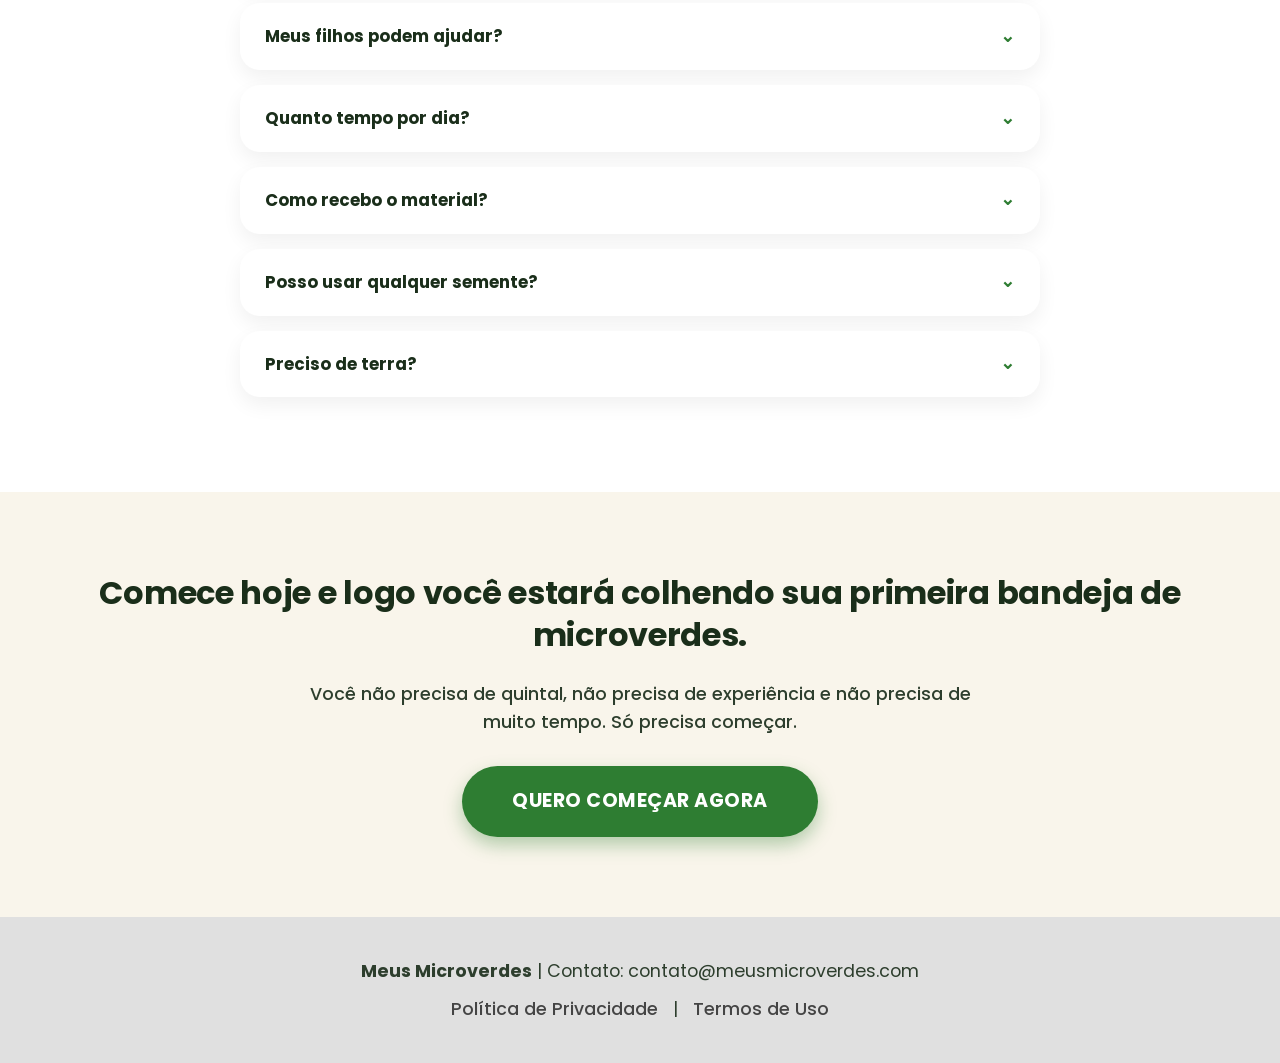
==== commit 864f0b50: "Update index.html" ====
--- a/index.html
+++ b/index.html
@@ -895,11 +895,17 @@
                     <span class="item-valor" style="color: #81C784; font-weight: 700;">R$ 34,97</span>
                 </li>
             </ul>
-
+             <!-- COM PIX À VISTA APENAS -->
             <p style="text-align: center; color: rgba(255,255,255,0.6); margin: 20px 0 10px; font-size: 1rem;">Valor estimado do pacote: R$ 160,91
+            <br>Hoje, o pacote completo sai por R$ 37,97 à vista 
+            <p style="text-align: center; color: #81C784; font-size: 3.5rem; font-weight: 700; line-height: 1.2;">R$ 37,97</p>
+            <p style="text-align: center; color: #F9F5EB; margin-bottom: 25px;">à vista</p>
+
+            <!-- COM PIX E CARTÃO -->
+           <!-- <p style="text-align: center; color: rgba(255,255,255,0.6); margin: 20px 0 10px; font-size: 1rem;">Valor estimado do pacote: R$ 160,91
             <br>Hoje, o pacote completo sai por R$ 37,97 à vista <br>ou em até 8x de R$ 5,52</p>
             <p style="text-align: center; color: #81C784; font-size: 3.5rem; font-weight: 700; line-height: 1.2;">R$ 37,97</p>
-            <p style="text-align: center; color: #F9F5EB; margin-bottom: 25px;">à vista ou até 8x de R$ 5,52</p>
+            <p style="text-align: center; color: #F9F5EB; margin-bottom: 25px;">à vista ou até 8x de R$ 5,52</p>  -->
 
             <div style="display: flex; flex-direction: column; align-items: center; gap: 18px; margin-top: 28px;">
                 <div style="display: inline-flex; align-items: center; gap: 8px; background: rgba(129,199,132,0.15); border: 1px solid rgba(129,199,132,0.3); color: #81C784; font-weight: 600; font-size: 0.85rem; padding: 8px 16px; border-radius: 100px;">
